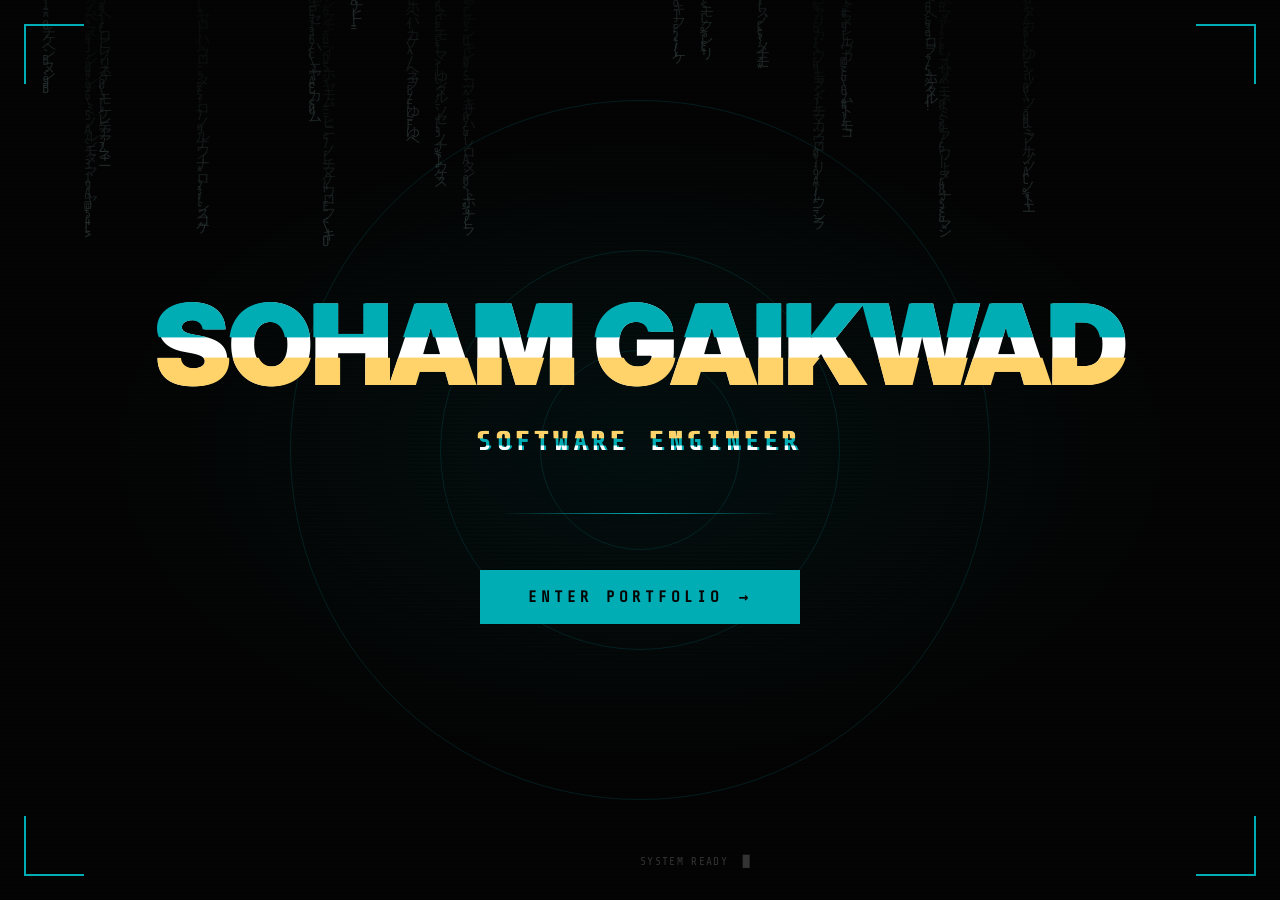
==== index.html @ 2af8124e "Add files via upload" ====
<!DOCTYPE html>
<html lang="en">

<head>
  <meta charset="UTF-8">
  <meta name="viewport" content="width=device-width, initial-scale=1.0">
  <title>Soham Pravin Gaikwad — Enter</title>
  <link rel="preconnect" href="https://fonts.googleapis.com">
  <link rel="preconnect" href="https://fonts.gstatic.com" crossorigin>
  <link href="https://fonts.googleapis.com/css2?family=Inter:wght@300;400;700;900&family=Share+Tech+Mono&display=swap"
    rel="stylesheet">
  <style>
    *,
    *::before,
    *::after {
      margin: 0;
      padding: 0;
      box-sizing: border-box;
    }

    :root {
      --cyan: #00ADB5;
      --gold: #FFD369;
      --bg: #050505;
      --text: #EEEEEE;
    }

    html,
    body {
      width: 100%;
      height: 100%;
      overflow: hidden;
      background: var(--bg);
      font-family: 'Inter', sans-serif;
      color: var(--text);
      cursor: url('data:image/svg+xml;utf8,<svg width="24" height="24" viewBox="0 0 24 24" fill="none" xmlns="http://www.w3.org/2000/svg"><path d="M5.5 3.21l.01 17.59c0 .21.12.4.3.5.08.04.16.06.25.06.1 0 .21-.03.3-.09l5.42-4.04 4.5 8.95c.08.16.24.27.42.3.06.01.12.01.17.01.12 0 .23-.04.33-.1l2.45-1.5c.14-.08.24-.22.28-.38.04-.15.01-.32-.08-.45l-4.2-8.38h5.66c.16 0 .31-.08.4-.2.1-.13.13-.3.07-.46L6.44 3.05c-.09-.17-.27-.27-.46-.26-.18.01-.34.13-.43.3-.03.04-.05.08-.05.12z" fill="%2300ADB5" stroke="%23ffffff" stroke-width="1" stroke-linejoin="round"/></svg>') 5 3, auto !important;
    }

    a,
    button,
    .enter-btn {
      cursor: pointer;
    }

    /* ─── MATRIX CANVAS ─────────────────────────────── */
    #matrix-canvas {
      position: fixed;
      top: 0;
      left: 0;
      width: 100%;
      height: 100%;
      z-index: 1;
      opacity: 0.18;
    }

    /* ─── SCANLINES OVERLAY ───────────────────────────── */
    .scanlines {
      position: fixed;
      inset: 0;
      z-index: 2;
      pointer-events: none;
      background: repeating-linear-gradient(0deg,
          transparent,
          transparent 2px,
          rgba(0, 0, 0, 0.15) 2px,
          rgba(0, 0, 0, 0.15) 4px);
    }

    /* ─── RADIAL GLOW ─────────────────────────────────── */
    .glow-bg {
      position: fixed;
      inset: 0;
      z-index: 1;
      background:
        radial-gradient(ellipse 60% 50% at 50% 50%, rgba(0, 173, 181, 0.07) 0%, transparent 70%);
      animation: pulse-glow 4s ease-in-out infinite alternate;
    }

    @keyframes pulse-glow {
      from {
        opacity: 0.6;
      }

      to {
        opacity: 1;
      }
    }

    /* ─── CORNER BRACKETS ─────────────────────────────── */
    .corner {
      position: fixed;
      width: 60px;
      height: 60px;
      z-index: 5;
    }

    .corner::before,
    .corner::after {
      content: '';
      position: absolute;
      background: var(--cyan);
    }

    .corner::before {
      width: 2px;
      height: 100%;
    }

    .corner::after {
      width: 100%;
      height: 2px;
    }

    .corner.tl {
      top: 24px;
      left: 24px;
    }

    .corner.tl::before {
      top: 0;
      left: 0;
    }

    .corner.tl::after {
      top: 0;
      left: 0;
    }

    .corner.tr {
      top: 24px;
      right: 24px;
      transform: scaleX(-1);
    }

    .corner.tr::before {
      top: 0;
      left: 0;
    }

    .corner.tr::after {
      top: 0;
      left: 0;
    }

    .corner.bl {
      bottom: 24px;
      left: 24px;
      transform: scaleY(-1);
    }

    .corner.bl::before {
      top: 0;
      left: 0;
    }

    .corner.bl::after {
      top: 0;
      left: 0;
    }

    .corner.br {
      bottom: 24px;
      right: 24px;
      transform: scale(-1);
    }

    .corner.br::before {
      top: 0;
      left: 0;
    }

    .corner.br::after {
      top: 0;
      left: 0;
    }

    /* ─── MAIN STAGE ──────────────────────────────────── */
    .stage {
      position: relative;
      z-index: 10;
      width: 100%;
      height: 100vh;
      display: flex;
      flex-direction: column;
      align-items: center;
      justify-content: center;
      gap: 0;
      text-align: center;
      padding: 2rem;
    }

    /* ─── ROLE GLITCH ─────────────────────────────────── */
    .role-glitch {
      position: relative;
      display: inline-block;
      font-family: 'Share Tech Mono', monospace;
      font-size: clamp(1rem, 3vw, 1.6rem);
      font-weight: 700;
      color: var(--cyan);
      letter-spacing: 0.2em;
      text-transform: uppercase;
    }

    .role-glitch::before,
    .role-glitch::after {
      content: attr(data-text);
      position: absolute;
      top: 0;
      left: 0;
      width: 100%;
      height: 100%;
    }

    .role-glitch::before {
      color: var(--gold);
      animation: rg-top 4s infinite linear;
      clip-path: polygon(0 0, 100% 0, 100% 40%, 0 40%);
      text-shadow: -2px 0 var(--gold);
    }

    .role-glitch::after {
      color: #fff;
      animation: rg-bot 4.5s infinite linear;
      clip-path: polygon(0 65%, 100% 65%, 100% 100%, 0 100%);
      text-shadow: 2px 0 var(--cyan);
    }

    @keyframes rg-top {

      0%,
      14%,
      16%,
      100% {
        transform: translate(0);
        opacity: 0;
      }

      15% {
        transform: translate(-3px, -1px);
        opacity: 1;
      }
    }

    @keyframes rg-bot {

      0%,
      28%,
      32%,
      100% {
        transform: translate(0);
        opacity: 0;
      }

      30% {
        transform: translate(3px, 2px);
        opacity: 1;
      }
    }

    /* ─── BUTTON FLICKER ─────────────────────────────── */
    @keyframes btn-flicker {

      0%,
      90%,
      100% {
        opacity: 1;
      }

      92% {
        opacity: 0.6;
      }

      94% {
        opacity: 1;
      }

      96% {
        opacity: 0.7;
      }

      98% {
        opacity: 1;
      }
    }

    .enter-btn span:first-child {
      animation: btn-flicker 5s infinite;
    }

    /* ─── GLITCH NAME ─────────────────────────────────── */
    .glitch-wrapper {
      position: relative;
      opacity: 0;
      animation: fade-up 0.7s ease forwards 0.9s;
      margin-bottom: 0.6rem;
    }

    .glitch {
      font-size: clamp(3rem, 9vw, 7rem);
      font-weight: 900;
      letter-spacing: -0.02em;
      color: #fff;
      text-transform: uppercase;
      position: relative;
      display: inline-block;
    }

    .glitch::before,
    .glitch::after {
      content: attr(data-text);
      position: absolute;
      top: 0;
      left: 0;
      width: 100%;
      height: 100%;
      clip-path: polygon(0 0, 100% 0, 100% 45%, 0 45%);
    }

    .glitch::before {
      color: var(--cyan);
      animation: glitch-top 3s infinite linear;
      text-shadow: -2px 0 var(--cyan);
    }

    .glitch::after {
      color: var(--gold);
      clip-path: polygon(0 60%, 100% 60%, 100% 100%, 0 100%);
      animation: glitch-bot 3.5s infinite linear;
      text-shadow: 2px 0 var(--gold);
    }

    @keyframes glitch-top {
      0% {
        transform: translate(0);
        opacity: 0;
      }

      5% {
        transform: translate(-3px, -1px);
        opacity: 1;
      }

      10% {
        transform: translate(3px, 1px);
        opacity: 1;
      }

      15% {
        transform: translate(0);
        opacity: 0;
      }

      100% {
        transform: translate(0);
        opacity: 0;
      }
    }

    @keyframes glitch-bot {
      0% {
        transform: translate(0);
        opacity: 0;
      }

      20% {
        transform: translate(3px, 2px);
        opacity: 1;
      }

      25% {
        transform: translate(-3px, -2px);
        opacity: 1;
      }

      30% {
        transform: translate(0);
        opacity: 0;
      }

      100% {
        transform: translate(0);
        opacity: 0;
      }
    }

    /* ─── ROLE TEXT ───────────────────────────────────── */
    .role {
      font-size: clamp(1rem, 3vw, 1.8rem);
      font-weight: 300;
      color: #888;
      letter-spacing: 0.15em;
      opacity: 0;
      animation: fade-up 0.6s ease forwards 1.4s;
      margin-bottom: 3.5rem;
    }

    .role strong {
      color: var(--cyan);
      font-weight: 600;
    }

    /* ─── DIVIDER LINE ────────────────────────────────── */
    .divider {
      width: 0;
      height: 1px;
      background: linear-gradient(90deg, transparent, var(--cyan), transparent);
      margin: 0 auto 3.5rem;
      animation: expand-line 0.8s ease forwards 1.7s;
    }

    @keyframes expand-line {
      to {
        width: 280px;
      }
    }

    /* ─── ENTER BUTTON ────────────────────────────────── */
    .enter-btn {
      position: relative;
      display: inline-flex;
      align-items: center;
      gap: 1rem;
      padding: 1.1rem 3rem;
      font-family: 'Share Tech Mono', monospace;
      font-size: 1rem;
      font-weight: 600;
      letter-spacing: 0.25em;
      text-transform: uppercase;
      color: var(--bg);
      background: var(--cyan);
      border: none;
      cursor: pointer;
      text-decoration: none;
      overflow: hidden;
      opacity: 0;
      animation: fade-up 0.6s ease forwards 2.1s;
      transition: color 0.3s, transform 0.3s;
    }

    .enter-btn::before {
      content: '';
      position: absolute;
      inset: 0;
      background: var(--gold);
      transform: scaleX(0);
      transform-origin: left;
      transition: transform 0.4s cubic-bezier(0.77, 0, 0.18, 1);
    }

    .enter-btn:hover::before {
      transform: scaleX(1);
    }

    .enter-btn span {
      position: relative;
      z-index: 1;
    }

    .enter-btn:hover {
      transform: translateY(-3px);
      color: var(--bg);
      box-shadow: 0 10px 40px rgba(0, 173, 181, 0.4), 0 0 80px rgba(255, 211, 105, 0.2);
    }

    /* Arrow */
    .arrow {
      position: relative;
      z-index: 1;
      display: inline-block;
      transition: transform 0.3s;
    }

    .enter-btn:hover .arrow {
      transform: translateX(6px);
    }

    /* ─── BOOT LINES (bottom terminal text) ──────────── */
    .boot-lines {
      position: fixed;
      bottom: 2rem;
      left: 50%;
      transform: translateX(-50%);
      z-index: 10;
      text-align: center;
      font-family: 'Share Tech Mono', monospace;
      font-size: 0.7rem;
      color: #333;
      letter-spacing: 0.12em;
      opacity: 0;
      animation: fade-up 0.5s ease forwards 2.5s;
    }

    .boot-lines .blink {
      animation: blink 1s step-end infinite;
    }

    @keyframes blink {
      50% {
        opacity: 0;
      }
    }

    /* ─── SHARED FADE UP ──────────────────────────────── */
    @keyframes fade-up {
      from {
        opacity: 0;
        transform: translateY(20px);
      }

      to {
        opacity: 1;
        transform: translateY(0);
      }
    }

    /* ─── EXIT FLASH ──────────────────────────────────── */
    .flash-overlay {
      position: fixed;
      inset: 0;
      background: #fff;
      z-index: 9999;
      opacity: 0;
      pointer-events: none;
      transition: opacity 0.5s ease;
    }

    .flash-overlay.active {
      opacity: 1;
      pointer-events: all;
    }

    /* ─── PING CIRCLES ────────────────────────────────── */
    .ping-ring {
      position: fixed;
      top: 50%;
      left: 50%;
      transform: translate(-50%, -50%);
      z-index: 3;
      pointer-events: none;
    }

    .ring {
      position: absolute;
      top: 50%;
      left: 50%;
      transform: translate(-50%, -50%);
      border-radius: 50%;
      border: 1px solid rgba(0, 173, 181, 0.15);
      animation: expand-ring 6s ease-out infinite;
    }

    .ring:nth-child(1) {
      width: 200px;
      height: 200px;
      animation-delay: 0s;
    }

    .ring:nth-child(2) {
      width: 400px;
      height: 400px;
      animation-delay: 1.5s;
    }

    .ring:nth-child(3) {
      width: 700px;
      height: 700px;
      animation-delay: 3s;
    }

    @keyframes expand-ring {
      0% {
        opacity: 0.5;
        transform: translate(-50%, -50%) scale(0.5);
      }

      100% {
        opacity: 0;
        transform: translate(-50%, -50%) scale(1.8);
      }
    }

    /* ─── RESPONSIVE ──────────────────────────────────── */
    @media (max-width: 600px) {
      .corner {
        width: 36px;
        height: 36px;
      }

      .corner.tl {
        top: 14px;
        left: 14px;
      }

      .corner.tr {
        top: 14px;
        right: 14px;
      }

      .corner.bl {
        bottom: 14px;
        left: 14px;
      }

      .corner.br {
        bottom: 14px;
        right: 14px;
      }
    }
  </style>
</head>

<body>

  <!-- Flash overlay for exit transition -->
  <div class="flash-overlay" id="flash"></div>

  <!-- Matrix rain -->
  <canvas id="matrix-canvas"></canvas>

  <!-- Scanlines -->
  <div class="scanlines"></div>

  <!-- Radial background glow -->
  <div class="glow-bg"></div>

  <!-- Expanding ping rings -->
  <div class="ping-ring">
    <div class="ring"></div>
    <div class="ring"></div>
    <div class="ring"></div>
  </div>

  <!-- Corner brackets -->
  <div class="corner tl"></div>
  <div class="corner tr"></div>
  <div class="corner bl"></div>
  <div class="corner br"></div>

  <!-- Main content -->
  <main class="stage">
    <div class="glitch-wrapper">
      <h1 class="glitch" data-text="Soham Gaikwad">Soham Gaikwad</h1>
    </div>

    <p class="role" style="margin-bottom:3.5rem;opacity:0;animation:fade-up 0.6s ease forwards 1.4s;">
      <span class="role-glitch" data-text="Software Engineer">Software Engineer</span>
    </p>

    <div class="divider"></div>

    <a id="enter-link" class="enter-btn" href="home.html">
      <span>Enter Portfolio</span>
      <span class="arrow">→</span>
    </a>
  </main>

  <!-- Terminal footer -->
  <div class="boot-lines">
    <span>SYSTEM READY</span>&nbsp;&nbsp;<span class="blink">█</span>
  </div>

  <script>
    /* ── MATRIX RAIN ─────────────────────────────────── */
    const canvas = document.getElementById('matrix-canvas');
    const ctx = canvas.getContext('2d');

    function resizeCanvas() {
      canvas.width = window.innerWidth;
      canvas.height = window.innerHeight;
    }
    resizeCanvas();
    window.addEventListener('resize', resizeCanvas);

    const chars = 'アイウエオカキクケコサシスセソタチツテトナニヌネノハヒフヘホマミムメモヤゆよラリルレロワヲン0123456789ABCDEF{}[]<>/\\|+-=*&^%$#@!';
    const fontSize = 14;
    let columns;
    let drops;

    function initDrops() {
      columns = Math.floor(canvas.width / fontSize);
      drops = Array(columns).fill(1).map(() => Math.random() * -100);
    }
    initDrops();
    window.addEventListener('resize', initDrops);

    function drawMatrix() {
      ctx.fillStyle = 'rgba(5, 5, 5, 0.05)';
      ctx.fillRect(0, 0, canvas.width, canvas.height);

      ctx.fillStyle = '#00ADB5';
      ctx.font = `${fontSize}px 'Share Tech Mono', monospace`;

      for (let i = 0; i < drops.length; i++) {
        const char = chars[Math.floor(Math.random() * chars.length)];
        const x = i * fontSize;
        const y = drops[i] * fontSize;

        // Brighter top character
        ctx.fillStyle = 'rgba(200, 255, 255, 0.9)';
        ctx.fillText(char, x, y);

        // Fade tail
        ctx.fillStyle = `rgba(0, 173, 181, ${Math.random() * 0.5 + 0.2})`;

        if (y > canvas.height && Math.random() > 0.975) {
          drops[i] = 0;
        }
        drops[i] += 0.5;
      }
    }

    setInterval(drawMatrix, 35);

    /* ── ENTER TRANSITION ──────────────────────────────── */
    document.getElementById('enter-link').addEventListener('click', function (e) {
      e.preventDefault();
      const flash = document.getElementById('flash');
      flash.style.background = '#050505';
      flash.classList.add('active');
      setTimeout(() => {
        window.location.href = 'home.html';
      }, 550);
    });

    // --- CHAIN BREAKING CURSOR ANIMATION ---
    (function () {
      const particles = [];
      let lastX = window.innerWidth / 2, lastY = window.innerHeight / 2;

      document.addEventListener('mousemove', (e) => {
        const dx = e.clientX - lastX;
        const dy = e.clientY - lastY;
        const dist = Math.sqrt(dx * dx + dy * dy);

        if (dist > 15) {
          createChainParticle(e.clientX, e.clientY, dx, dy);
          lastX = e.clientX;
          lastY = e.clientY;
        }
      });

      function createChainParticle(x, y, dx, dy) {
        const p = document.createElement('div');
        p.style.cssText = `
                position: fixed;
                left: ${x}px;
                top: ${y}px;
                width: 10px;
                height: 2px;
                background: var(--cyan, #00ADB5);
                box-shadow: 0 0 8px var(--cyan, #00ADB5);
                pointer-events: none;
                z-index: 9999;
                border-radius: 2px;
                transform-origin: center;
            `;
        document.body.appendChild(p);

        const angle = Math.atan2(dy, dx);

        const particle = {
          el: p,
          x: x,
          y: y,
          vx: -Math.cos(angle) * (Math.random() * 3 + 1) + (Math.random() - 0.5) * 2,
          vy: -Math.sin(angle) * (Math.random() * 3 + 1) - 2,
          life: 1.0,
          rotation: angle * 180 / Math.PI,
          rotVel: (Math.random() - 0.5) * 30
        };
        particles.push(particle);
      }

      function animateChain() {
        for (let i = particles.length - 1; i >= 0; i--) {
          const p = particles[i];
          p.x += p.vx;
          p.vy += 0.2;
          p.y += p.vy;
          p.life -= 0.025;
          p.rotation += p.rotVel;

          p.el.style.transform = `translate(-50%, -50%) rotate(${p.rotation}deg) scale(${p.life})`;
          p.el.style.opacity = p.life;

          if (p.life <= 0) {
            p.el.remove();
            particles.splice(i, 1);
          }
        }
        requestAnimationFrame(animateChain);
      }
      requestAnimationFrame(animateChain);
    })();
  </script>
</body>

</html>
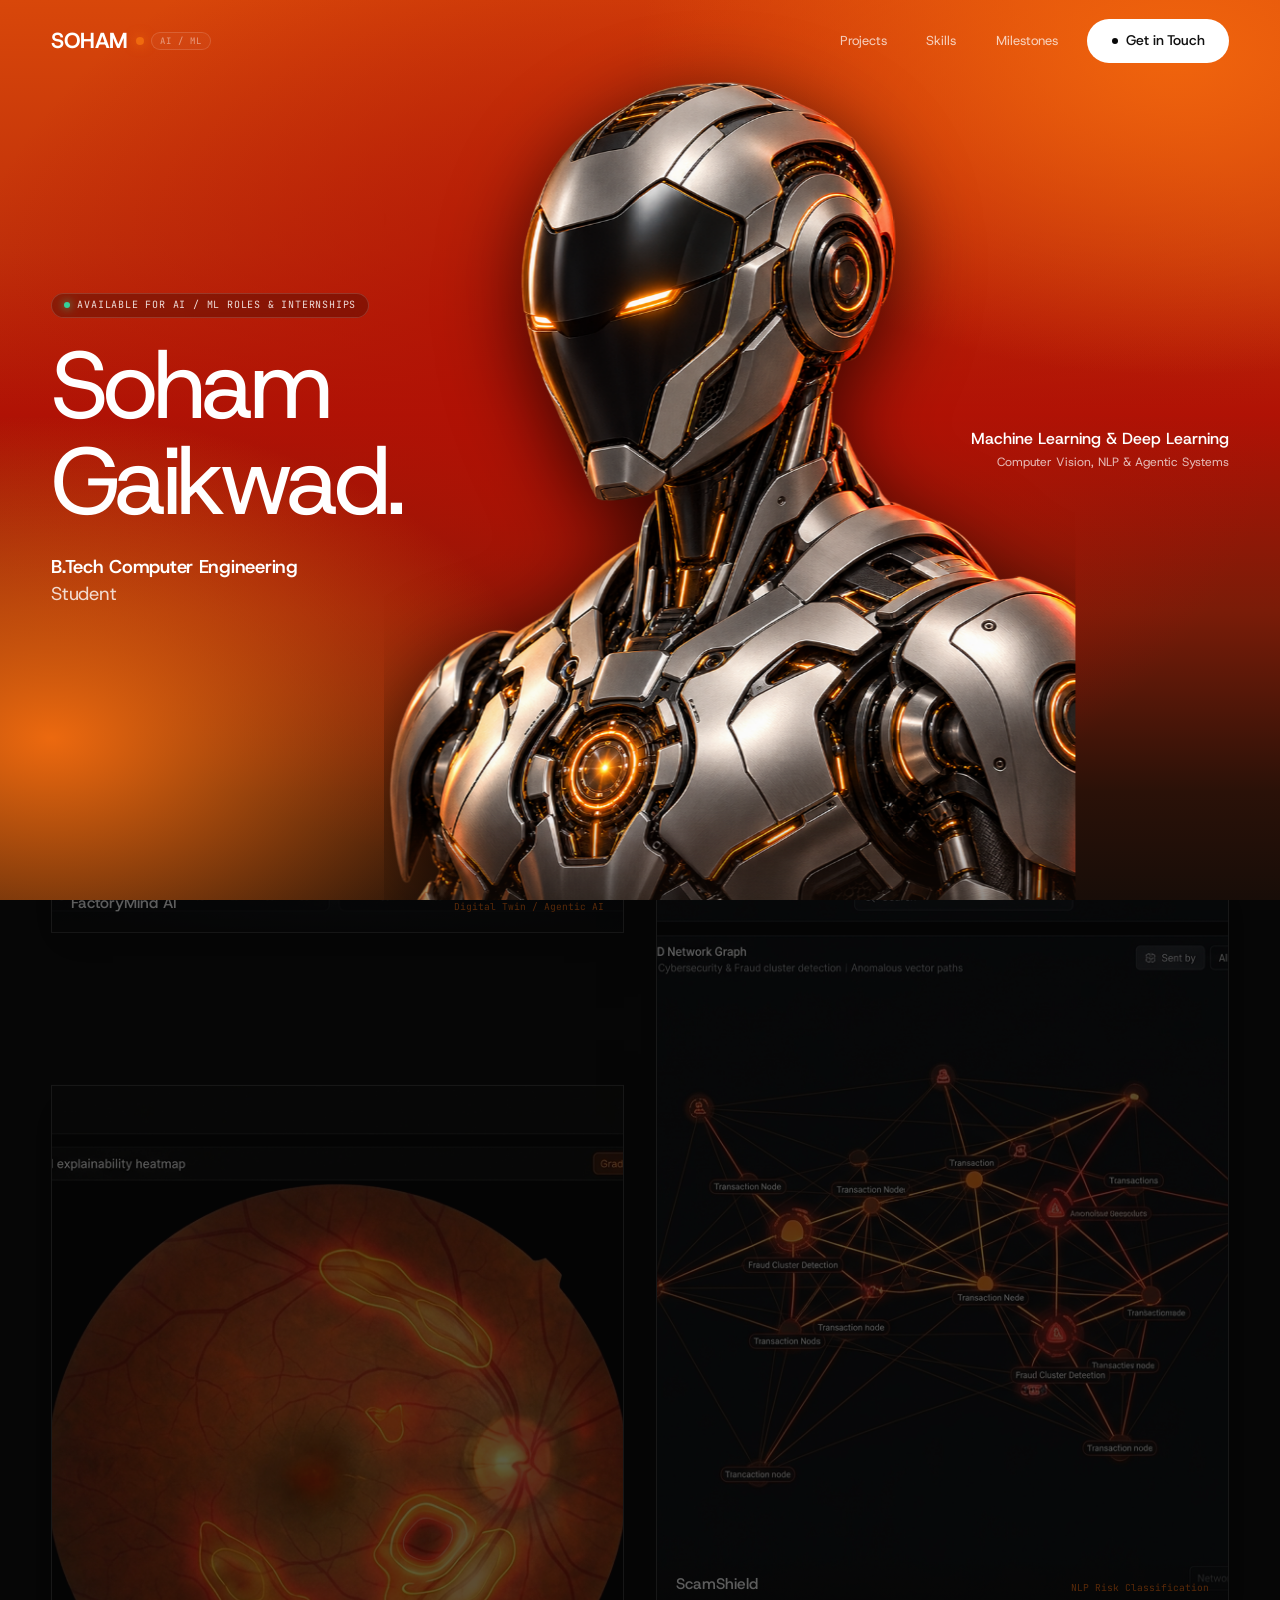
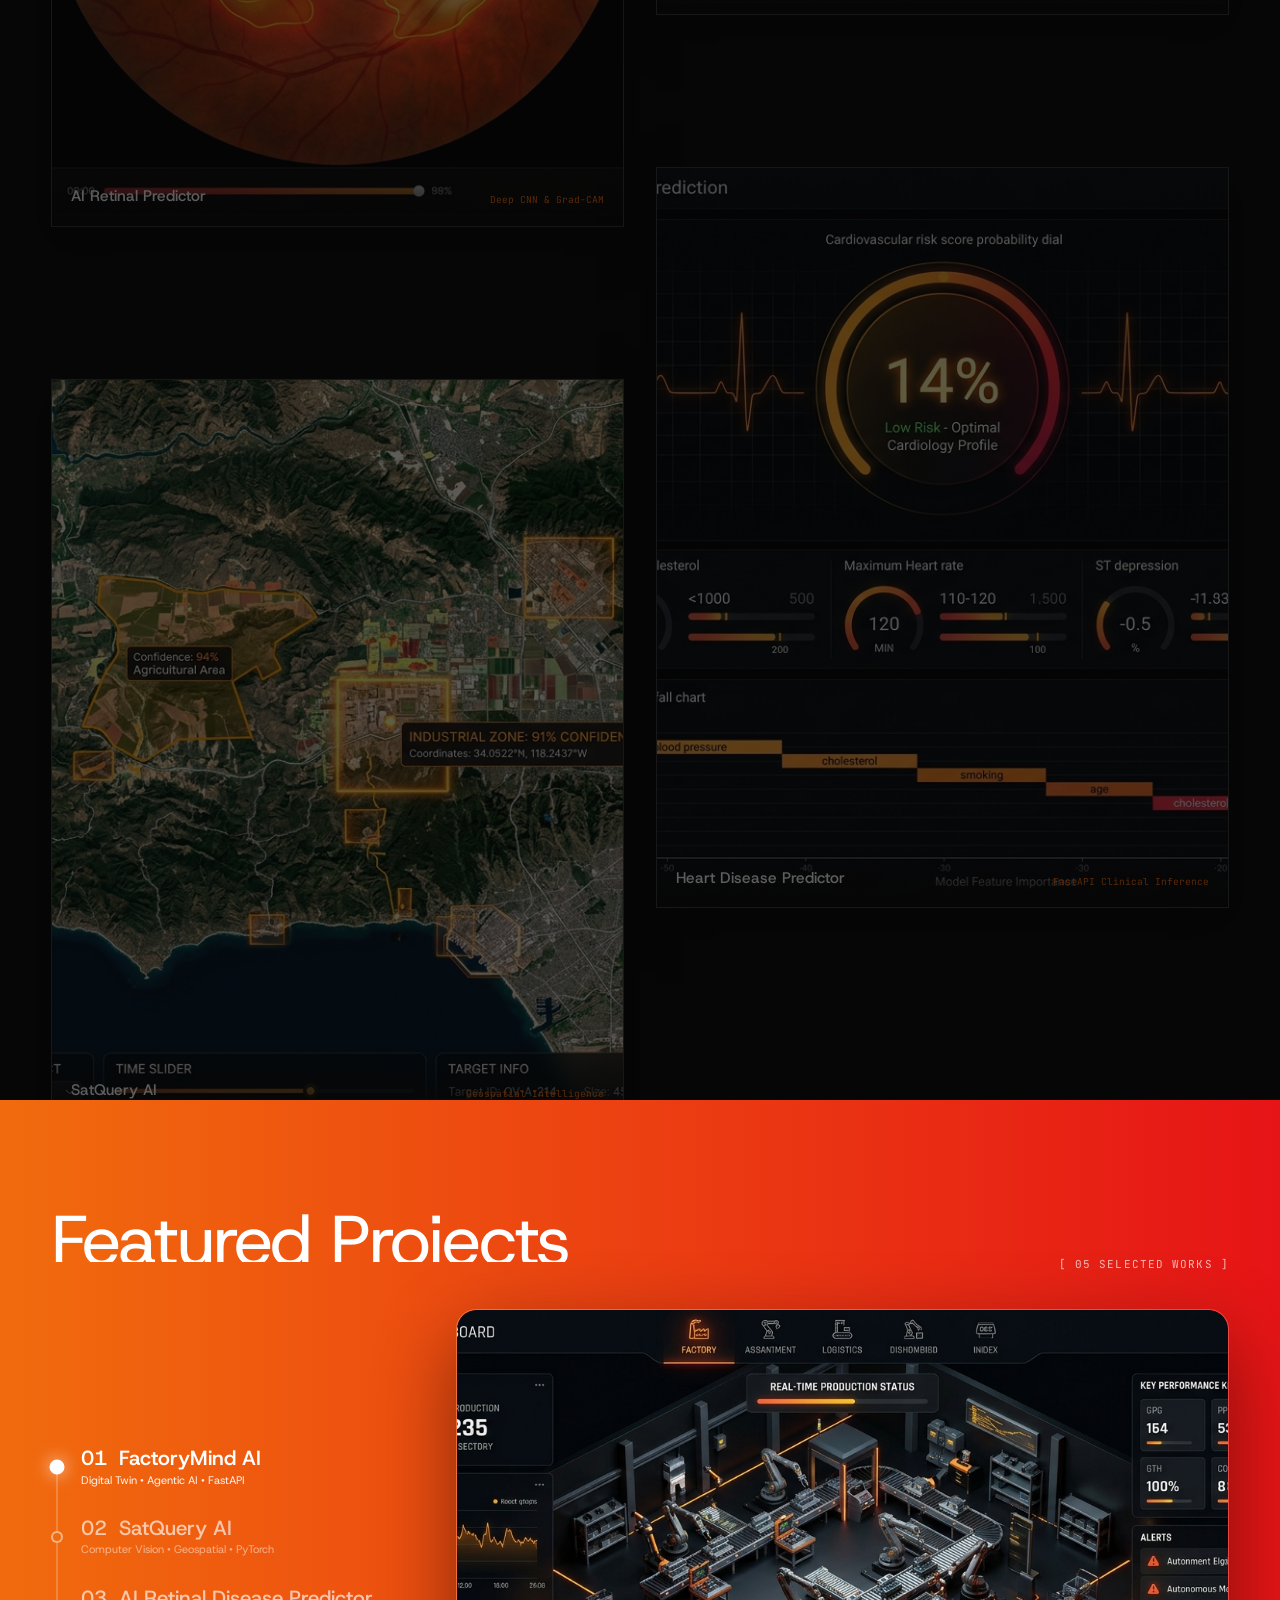
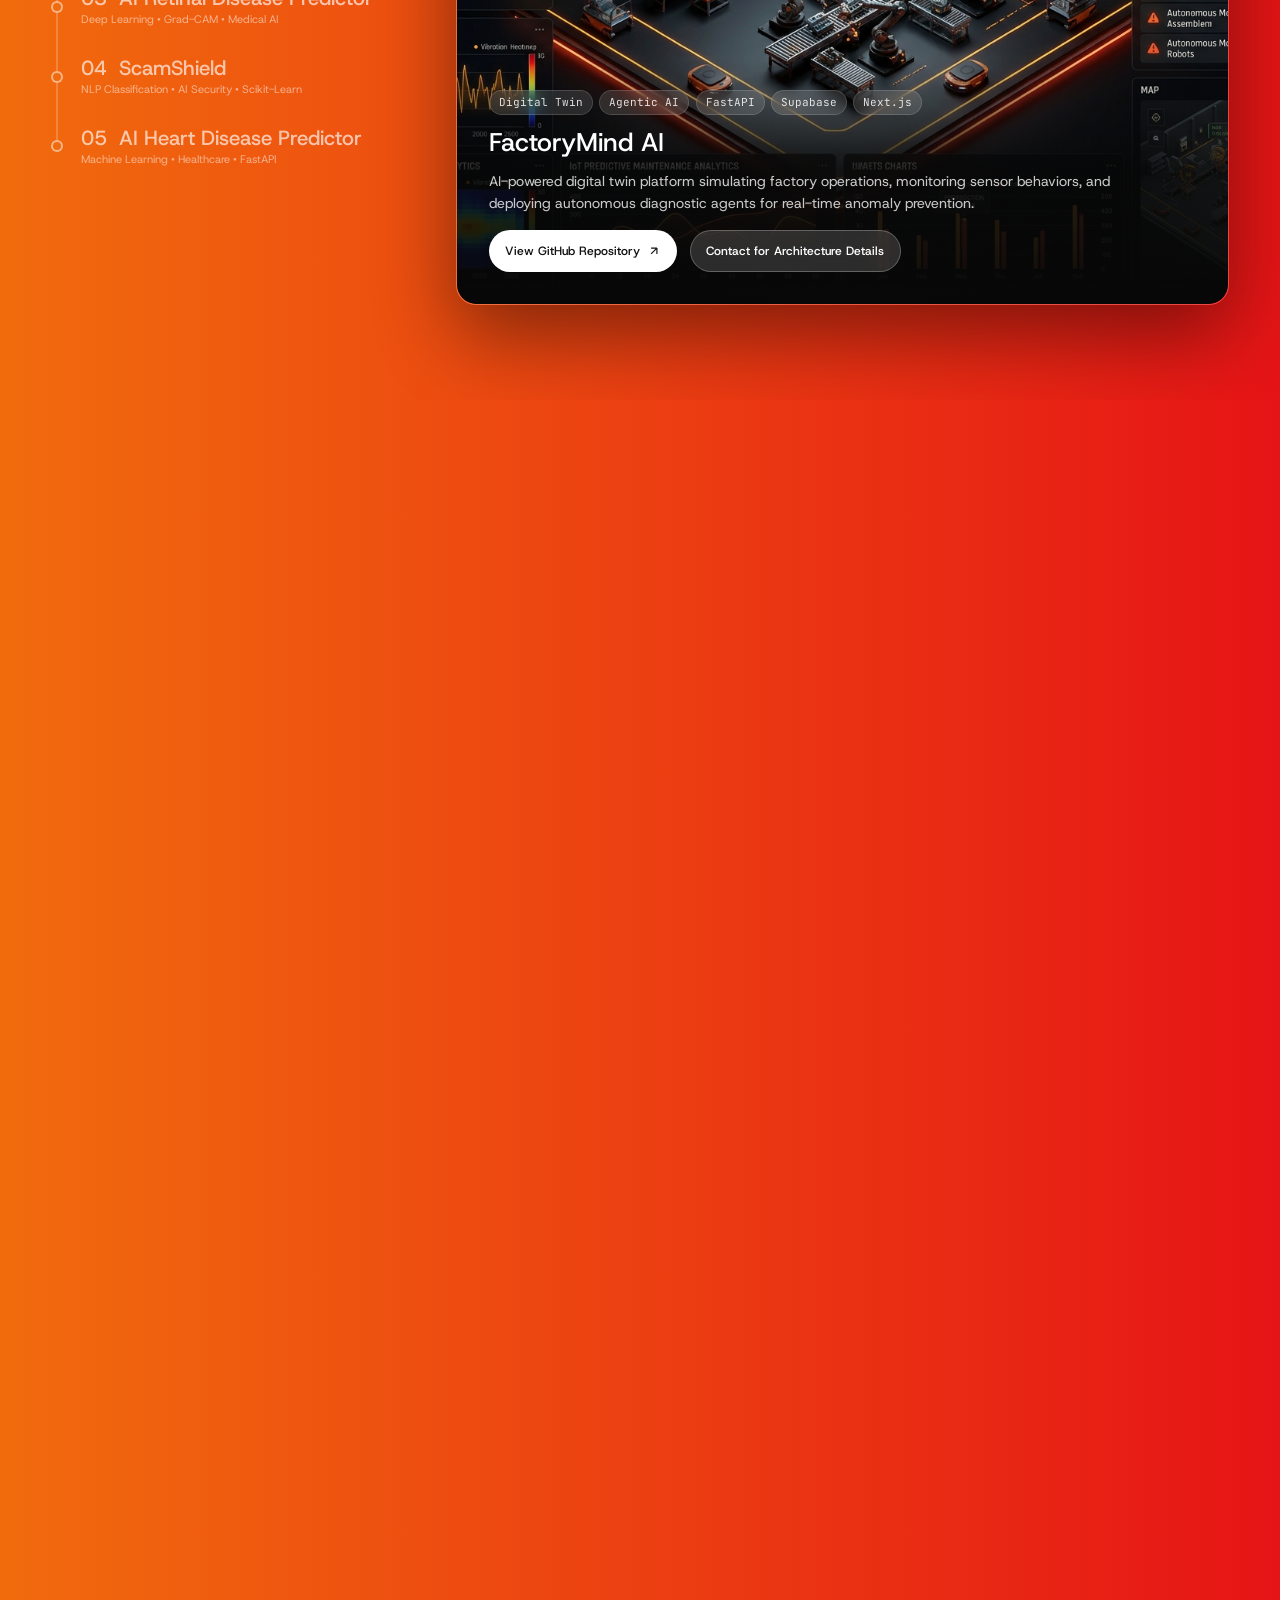
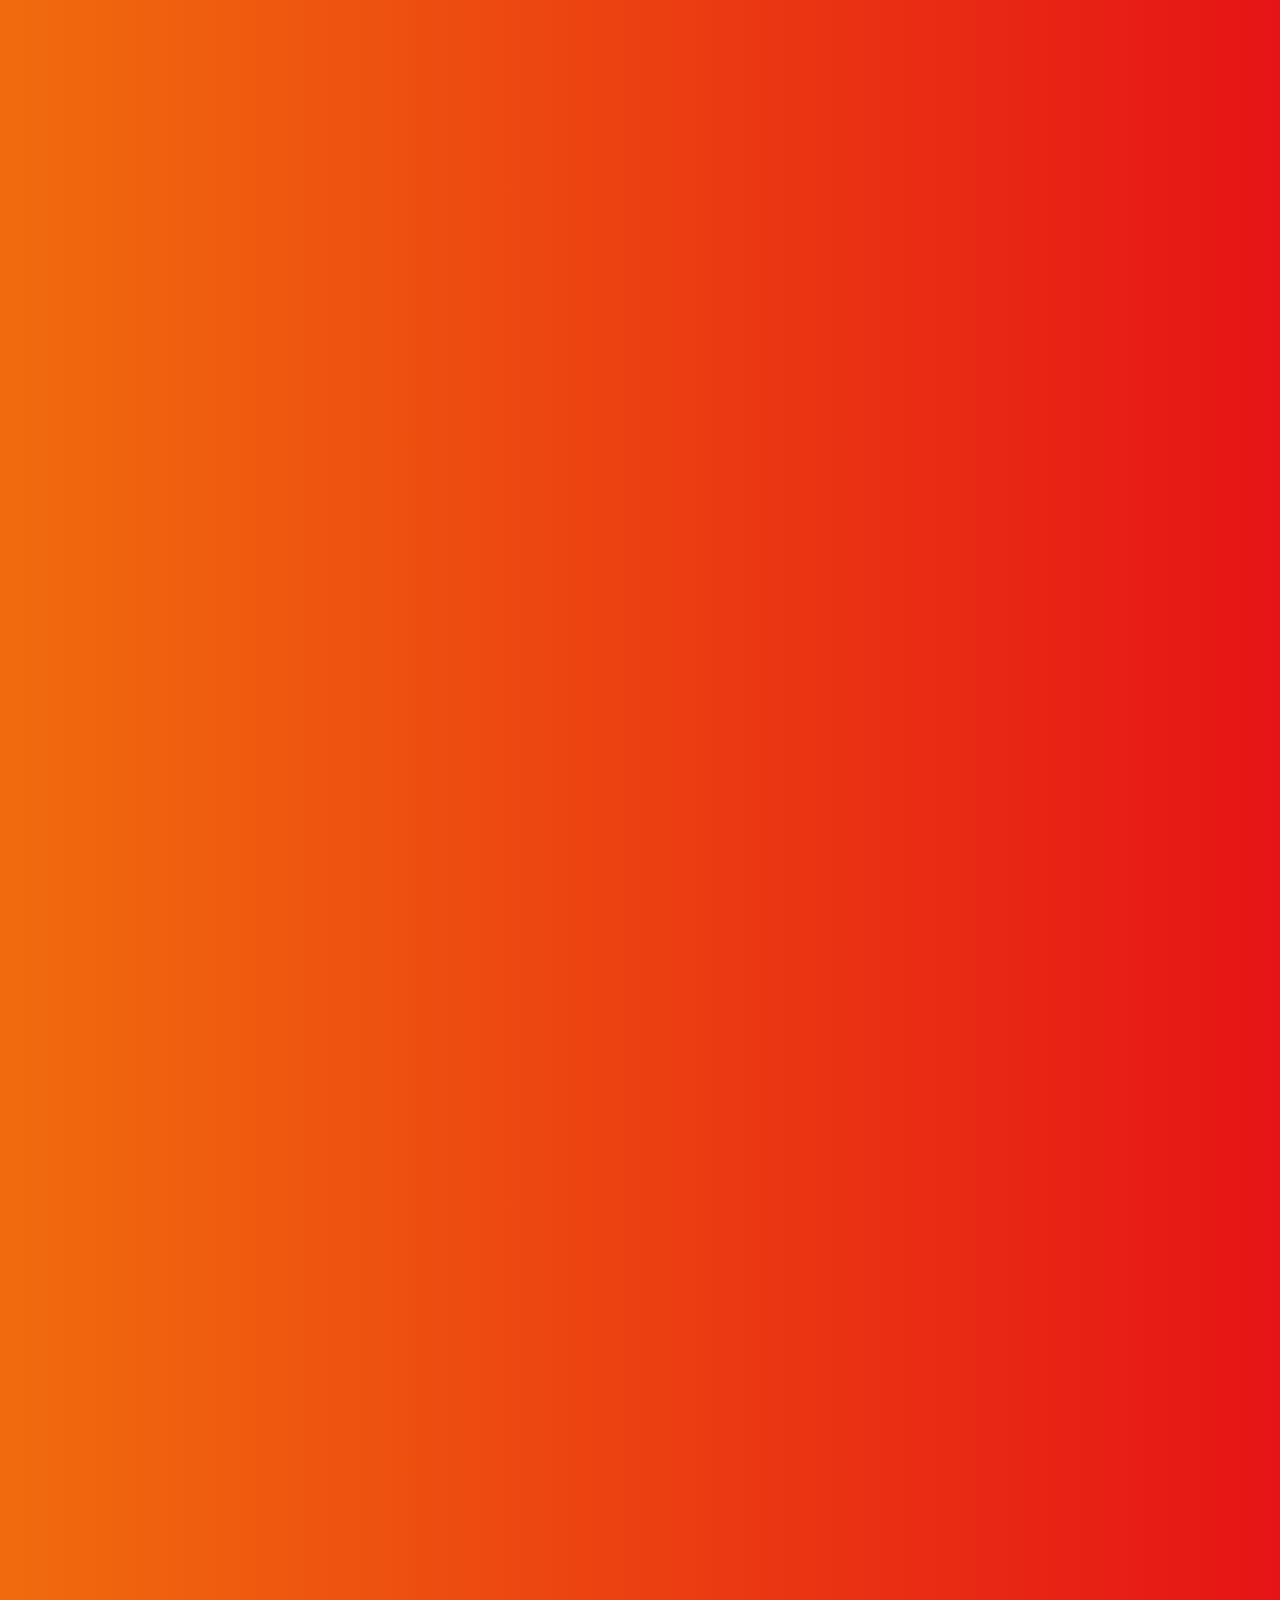
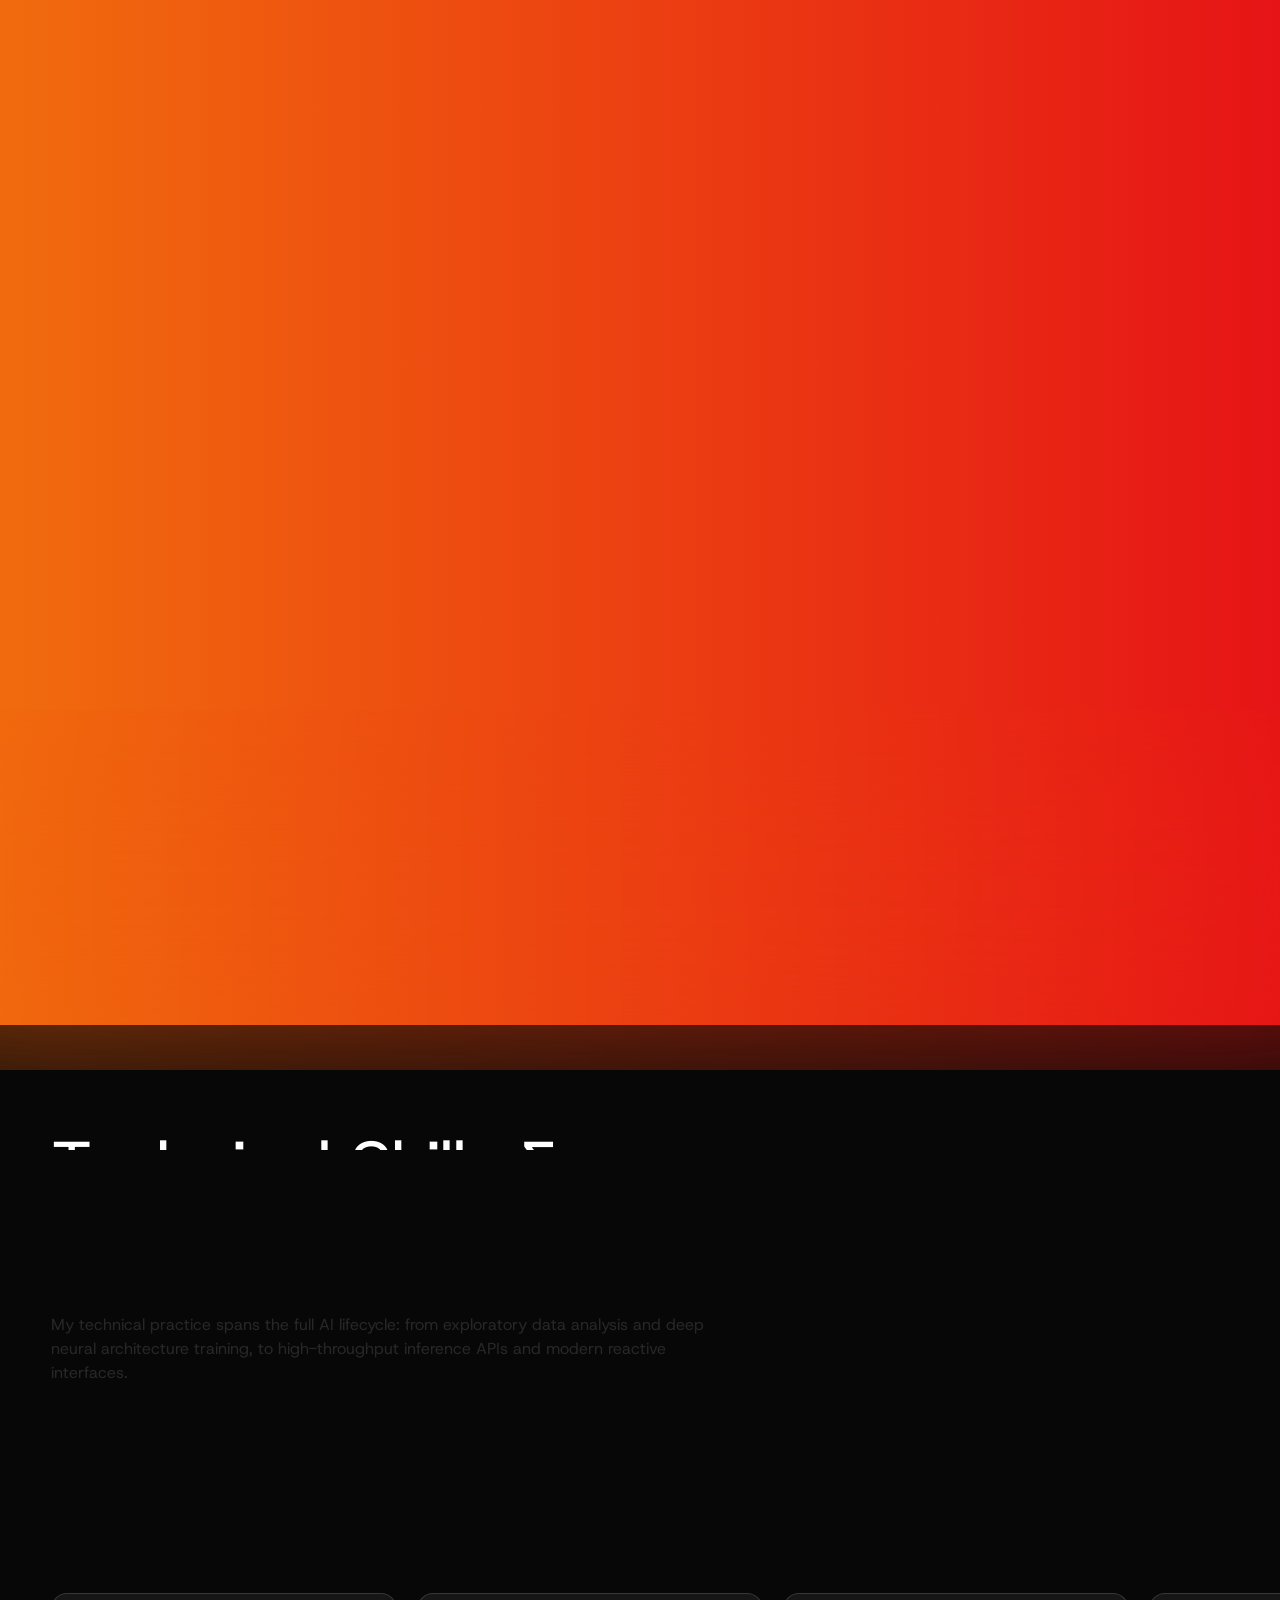
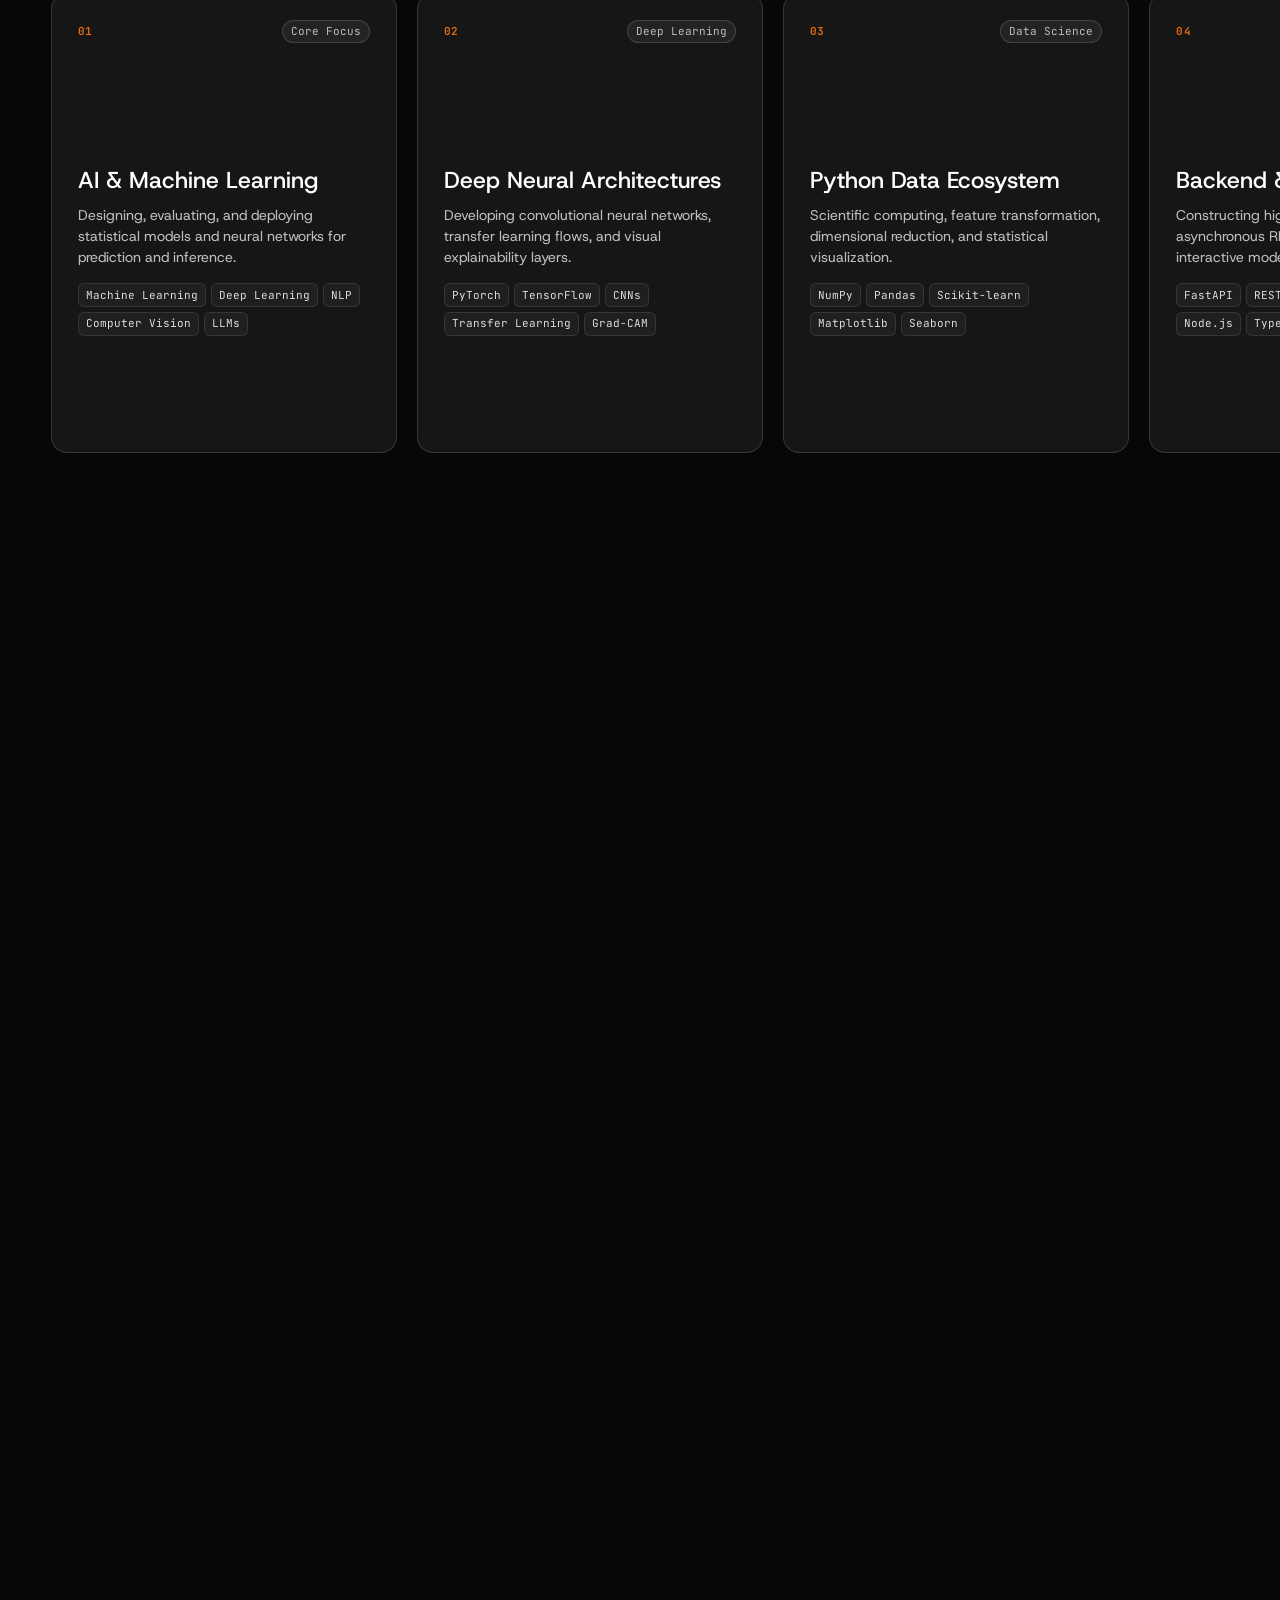
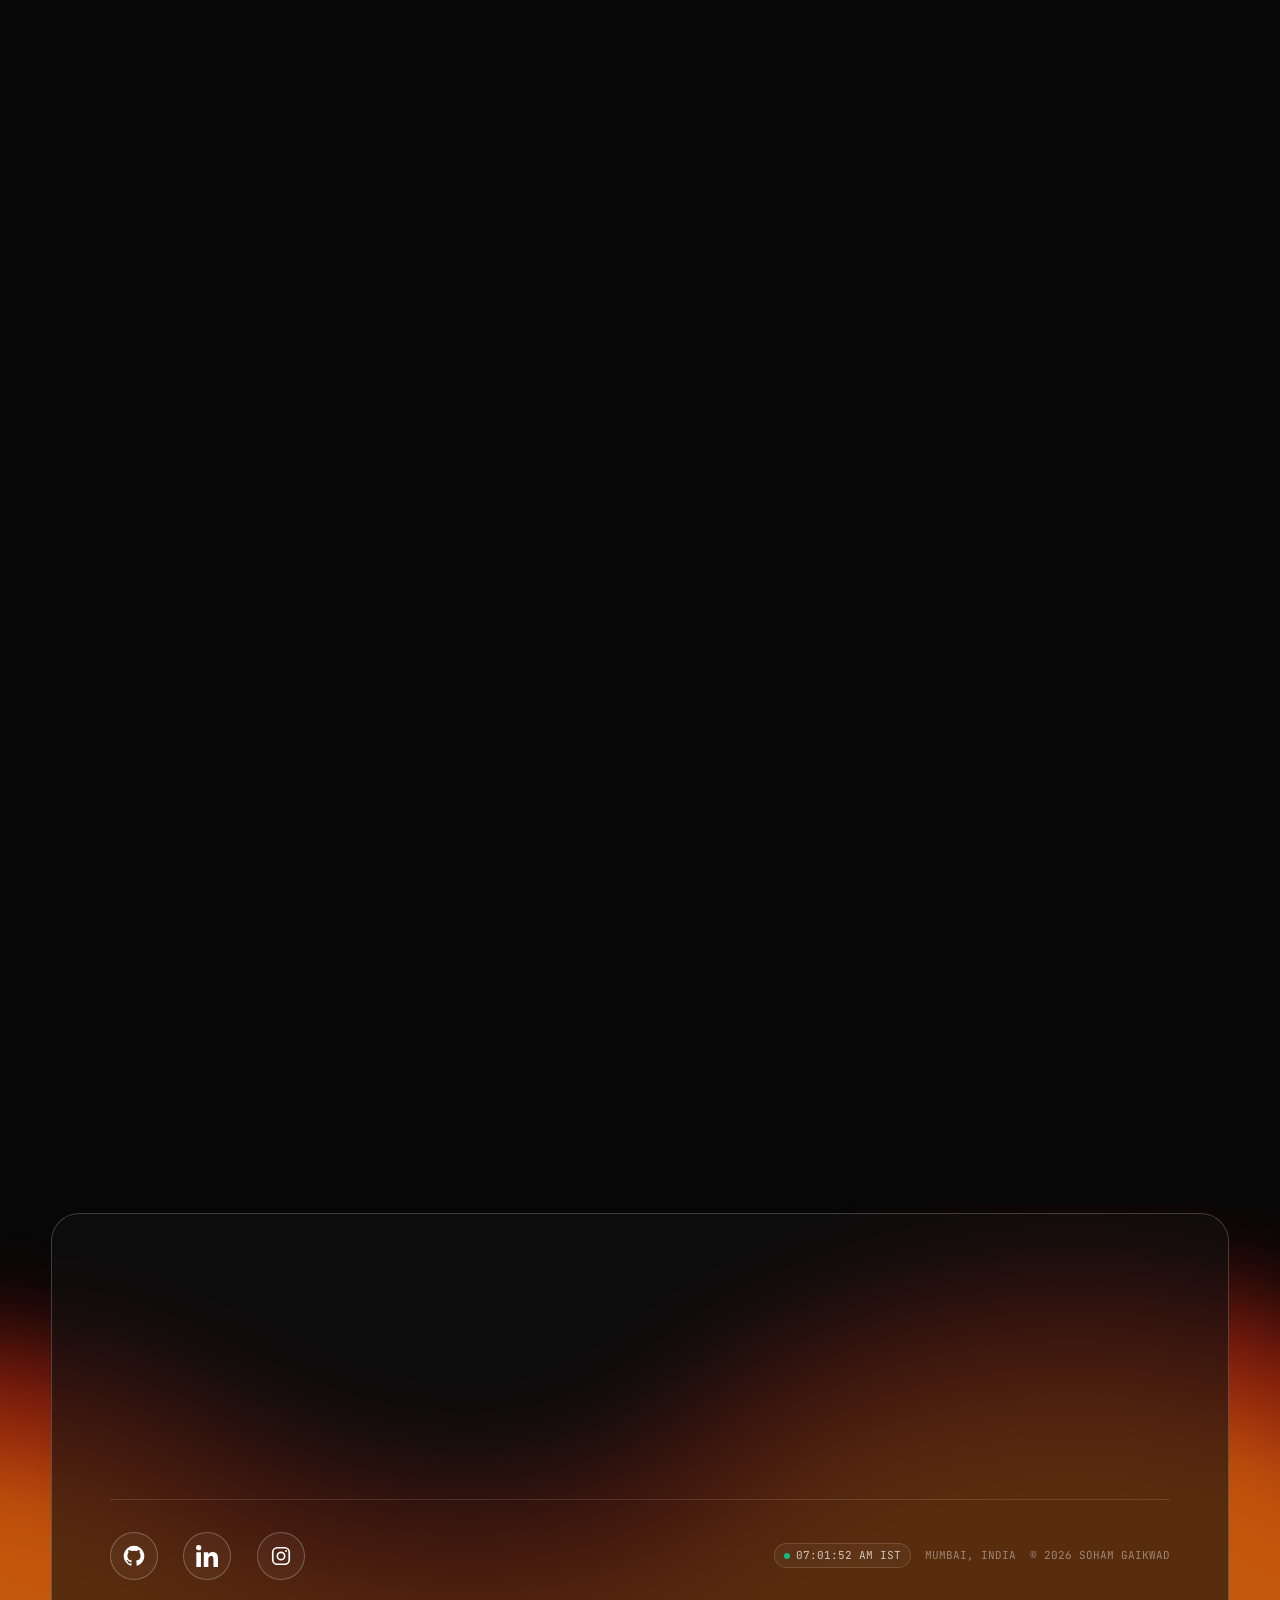
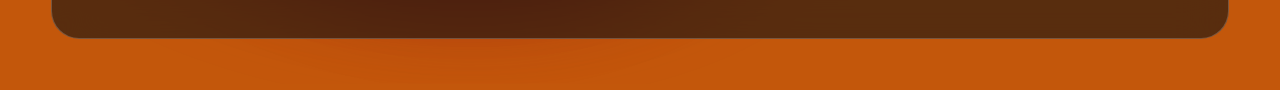
==== commit c4183ca7: "refactor: redesign portfolio layout with new assets and static preview server" ====
--- a/index.html
+++ b/index.html
@@ -1,798 +1,570 @@
 <!DOCTYPE html>
 <html lang="en">
-
 <head>
-  <meta charset="UTF-8">
-  <meta name="viewport" content="width=device-width, initial-scale=1.0">
-  <title>Soham Pravin Gaikwad — Enter</title>
-  <link rel="preconnect" href="https://fonts.googleapis.com">
-  <link rel="preconnect" href="https://fonts.gstatic.com" crossorigin>
-  <link href="https://fonts.googleapis.com/css2?family=Inter:wght@300;400;700;900&family=Share+Tech+Mono&display=swap"
-    rel="stylesheet">
-  <style>
-    *,
-    *::before,
-    *::after {
-      margin: 0;
-      padding: 0;
-      box-sizing: border-box;
-    }
-
-    :root {
-      --cyan: #00ADB5;
-      --gold: #FFD369;
-      --bg: #050505;
-      --text: #EEEEEE;
-    }
-
-    html,
-    body {
-      width: 100%;
-      height: 100%;
-      overflow: hidden;
-      background: var(--bg);
-      font-family: 'Inter', sans-serif;
-      color: var(--text);
-      cursor: url('data:image/svg+xml;utf8,<svg width="24" height="24" viewBox="0 0 24 24" fill="none" xmlns="http://www.w3.org/2000/svg"><path d="M5.5 3.21l.01 17.59c0 .21.12.4.3.5.08.04.16.06.25.06.1 0 .21-.03.3-.09l5.42-4.04 4.5 8.95c.08.16.24.27.42.3.06.01.12.01.17.01.12 0 .23-.04.33-.1l2.45-1.5c.14-.08.24-.22.28-.38.04-.15.01-.32-.08-.45l-4.2-8.38h5.66c.16 0 .31-.08.4-.2.1-.13.13-.3.07-.46L6.44 3.05c-.09-.17-.27-.27-.46-.26-.18.01-.34.13-.43.3-.03.04-.05.08-.05.12z" fill="%2300ADB5" stroke="%23ffffff" stroke-width="1" stroke-linejoin="round"/></svg>') 5 3, auto !important;
-    }
-
-    a,
-    button,
-    .enter-btn {
-      cursor: pointer;
-    }
-
-    /* ─── MATRIX CANVAS ─────────────────────────────── */
-    #matrix-canvas {
-      position: fixed;
-      top: 0;
-      left: 0;
-      width: 100%;
-      height: 100%;
-      z-index: 1;
-      opacity: 0.18;
-    }
-
-    /* ─── SCANLINES OVERLAY ───────────────────────────── */
-    .scanlines {
-      position: fixed;
-      inset: 0;
-      z-index: 2;
-      pointer-events: none;
-      background: repeating-linear-gradient(0deg,
-          transparent,
-          transparent 2px,
-          rgba(0, 0, 0, 0.15) 2px,
-          rgba(0, 0, 0, 0.15) 4px);
-    }
-
-    /* ─── RADIAL GLOW ─────────────────────────────────── */
-    .glow-bg {
-      position: fixed;
-      inset: 0;
-      z-index: 1;
-      background:
-        radial-gradient(ellipse 60% 50% at 50% 50%, rgba(0, 173, 181, 0.07) 0%, transparent 70%);
-      animation: pulse-glow 4s ease-in-out infinite alternate;
-    }
-
-    @keyframes pulse-glow {
-      from {
-        opacity: 0.6;
-      }
-
-      to {
-        opacity: 1;
-      }
-    }
-
-    /* ─── CORNER BRACKETS ─────────────────────────────── */
-    .corner {
-      position: fixed;
-      width: 60px;
-      height: 60px;
-      z-index: 5;
-    }
-
-    .corner::before,
-    .corner::after {
-      content: '';
-      position: absolute;
-      background: var(--cyan);
-    }
-
-    .corner::before {
-      width: 2px;
-      height: 100%;
-    }
-
-    .corner::after {
-      width: 100%;
-      height: 2px;
-    }
-
-    .corner.tl {
-      top: 24px;
-      left: 24px;
-    }
-
-    .corner.tl::before {
-      top: 0;
-      left: 0;
-    }
-
-    .corner.tl::after {
-      top: 0;
-      left: 0;
-    }
-
-    .corner.tr {
-      top: 24px;
-      right: 24px;
-      transform: scaleX(-1);
-    }
-
-    .corner.tr::before {
-      top: 0;
-      left: 0;
-    }
-
-    .corner.tr::after {
-      top: 0;
-      left: 0;
-    }
-
-    .corner.bl {
-      bottom: 24px;
-      left: 24px;
-      transform: scaleY(-1);
-    }
-
-    .corner.bl::before {
-      top: 0;
-      left: 0;
-    }
-
-    .corner.bl::after {
-      top: 0;
-      left: 0;
-    }
-
-    .corner.br {
-      bottom: 24px;
-      right: 24px;
-      transform: scale(-1);
-    }
-
-    .corner.br::before {
-      top: 0;
-      left: 0;
-    }
-
-    .corner.br::after {
-      top: 0;
-      left: 0;
-    }
-
-    /* ─── MAIN STAGE ──────────────────────────────────── */
-    .stage {
-      position: relative;
-      z-index: 10;
-      width: 100%;
-      height: 100vh;
-      display: flex;
-      flex-direction: column;
-      align-items: center;
-      justify-content: center;
-      gap: 0;
-      text-align: center;
-      padding: 2rem;
-    }
-
-    /* ─── ROLE GLITCH ─────────────────────────────────── */
-    .role-glitch {
-      position: relative;
-      display: inline-block;
-      font-family: 'Share Tech Mono', monospace;
-      font-size: clamp(1rem, 3vw, 1.6rem);
-      font-weight: 700;
-      color: var(--cyan);
-      letter-spacing: 0.2em;
-      text-transform: uppercase;
-    }
-
-    .role-glitch::before,
-    .role-glitch::after {
-      content: attr(data-text);
-      position: absolute;
-      top: 0;
-      left: 0;
-      width: 100%;
-      height: 100%;
-    }
-
-    .role-glitch::before {
-      color: var(--gold);
-      animation: rg-top 4s infinite linear;
-      clip-path: polygon(0 0, 100% 0, 100% 40%, 0 40%);
-      text-shadow: -2px 0 var(--gold);
-    }
-
-    .role-glitch::after {
-      color: #fff;
-      animation: rg-bot 4.5s infinite linear;
-      clip-path: polygon(0 65%, 100% 65%, 100% 100%, 0 100%);
-      text-shadow: 2px 0 var(--cyan);
-    }
-
-    @keyframes rg-top {
-
-      0%,
-      14%,
-      16%,
-      100% {
-        transform: translate(0);
-        opacity: 0;
-      }
-
-      15% {
-        transform: translate(-3px, -1px);
-        opacity: 1;
-      }
-    }
-
-    @keyframes rg-bot {
-
-      0%,
-      28%,
-      32%,
-      100% {
-        transform: translate(0);
-        opacity: 0;
-      }
-
-      30% {
-        transform: translate(3px, 2px);
-        opacity: 1;
-      }
-    }
-
-    /* ─── BUTTON FLICKER ─────────────────────────────── */
-    @keyframes btn-flicker {
-
-      0%,
-      90%,
-      100% {
-        opacity: 1;
-      }
-
-      92% {
-        opacity: 0.6;
-      }
-
-      94% {
-        opacity: 1;
-      }
-
-      96% {
-        opacity: 0.7;
-      }
-
-      98% {
-        opacity: 1;
-      }
-    }
-
-    .enter-btn span:first-child {
-      animation: btn-flicker 5s infinite;
-    }
-
-    /* ─── GLITCH NAME ─────────────────────────────────── */
-    .glitch-wrapper {
-      position: relative;
-      opacity: 0;
-      animation: fade-up 0.7s ease forwards 0.9s;
-      margin-bottom: 0.6rem;
-    }
-
-    .glitch {
-      font-size: clamp(3rem, 9vw, 7rem);
-      font-weight: 900;
-      letter-spacing: -0.02em;
-      color: #fff;
-      text-transform: uppercase;
-      position: relative;
-      display: inline-block;
-    }
-
-    .glitch::before,
-    .glitch::after {
-      content: attr(data-text);
-      position: absolute;
-      top: 0;
-      left: 0;
-      width: 100%;
-      height: 100%;
-      clip-path: polygon(0 0, 100% 0, 100% 45%, 0 45%);
-    }
-
-    .glitch::before {
-      color: var(--cyan);
-      animation: glitch-top 3s infinite linear;
-      text-shadow: -2px 0 var(--cyan);
-    }
-
-    .glitch::after {
-      color: var(--gold);
-      clip-path: polygon(0 60%, 100% 60%, 100% 100%, 0 100%);
-      animation: glitch-bot 3.5s infinite linear;
-      text-shadow: 2px 0 var(--gold);
-    }
-
-    @keyframes glitch-top {
-      0% {
-        transform: translate(0);
-        opacity: 0;
-      }
-
-      5% {
-        transform: translate(-3px, -1px);
-        opacity: 1;
-      }
-
-      10% {
-        transform: translate(3px, 1px);
-        opacity: 1;
-      }
-
-      15% {
-        transform: translate(0);
-        opacity: 0;
-      }
-
-      100% {
-        transform: translate(0);
-        opacity: 0;
-      }
-    }
-
-    @keyframes glitch-bot {
-      0% {
-        transform: translate(0);
-        opacity: 0;
-      }
-
-      20% {
-        transform: translate(3px, 2px);
-        opacity: 1;
-      }
-
-      25% {
-        transform: translate(-3px, -2px);
-        opacity: 1;
-      }
-
-      30% {
-        transform: translate(0);
-        opacity: 0;
-      }
-
-      100% {
-        transform: translate(0);
-        opacity: 0;
-      }
-    }
-
-    /* ─── ROLE TEXT ───────────────────────────────────── */
-    .role {
-      font-size: clamp(1rem, 3vw, 1.8rem);
-      font-weight: 300;
-      color: #888;
-      letter-spacing: 0.15em;
-      opacity: 0;
-      animation: fade-up 0.6s ease forwards 1.4s;
-      margin-bottom: 3.5rem;
-    }
-
-    .role strong {
-      color: var(--cyan);
-      font-weight: 600;
-    }
-
-    /* ─── DIVIDER LINE ────────────────────────────────── */
-    .divider {
-      width: 0;
-      height: 1px;
-      background: linear-gradient(90deg, transparent, var(--cyan), transparent);
-      margin: 0 auto 3.5rem;
-      animation: expand-line 0.8s ease forwards 1.7s;
-    }
-
-    @keyframes expand-line {
-      to {
-        width: 280px;
-      }
-    }
-
-    /* ─── ENTER BUTTON ────────────────────────────────── */
-    .enter-btn {
-      position: relative;
-      display: inline-flex;
-      align-items: center;
-      gap: 1rem;
-      padding: 1.1rem 3rem;
-      font-family: 'Share Tech Mono', monospace;
-      font-size: 1rem;
-      font-weight: 600;
-      letter-spacing: 0.25em;
-      text-transform: uppercase;
-      color: var(--bg);
-      background: var(--cyan);
-      border: none;
-      cursor: pointer;
-      text-decoration: none;
-      overflow: hidden;
-      opacity: 0;
-      animation: fade-up 0.6s ease forwards 2.1s;
-      transition: color 0.3s, transform 0.3s;
-    }
-
-    .enter-btn::before {
-      content: '';
-      position: absolute;
-      inset: 0;
-      background: var(--gold);
-      transform: scaleX(0);
-      transform-origin: left;
-      transition: transform 0.4s cubic-bezier(0.77, 0, 0.18, 1);
-    }
-
-    .enter-btn:hover::before {
-      transform: scaleX(1);
-    }
-
-    .enter-btn span {
-      position: relative;
-      z-index: 1;
-    }
-
-    .enter-btn:hover {
-      transform: translateY(-3px);
-      color: var(--bg);
-      box-shadow: 0 10px 40px rgba(0, 173, 181, 0.4), 0 0 80px rgba(255, 211, 105, 0.2);
-    }
-
-    /* Arrow */
-    .arrow {
-      position: relative;
-      z-index: 1;
-      display: inline-block;
-      transition: transform 0.3s;
-    }
-
-    .enter-btn:hover .arrow {
-      transform: translateX(6px);
-    }
-
-    /* ─── BOOT LINES (bottom terminal text) ──────────── */
-    .boot-lines {
-      position: fixed;
-      bottom: 2rem;
-      left: 50%;
-      transform: translateX(-50%);
-      z-index: 10;
-      text-align: center;
-      font-family: 'Share Tech Mono', monospace;
-      font-size: 0.7rem;
-      color: #333;
-      letter-spacing: 0.12em;
-      opacity: 0;
-      animation: fade-up 0.5s ease forwards 2.5s;
-    }
-
-    .boot-lines .blink {
-      animation: blink 1s step-end infinite;
-    }
-
-    @keyframes blink {
-      50% {
-        opacity: 0;
-      }
-    }
-
-    /* ─── SHARED FADE UP ──────────────────────────────── */
-    @keyframes fade-up {
-      from {
-        opacity: 0;
-        transform: translateY(20px);
-      }
-
-      to {
-        opacity: 1;
-        transform: translateY(0);
-      }
-    }
-
-    /* ─── EXIT FLASH ──────────────────────────────────── */
-    .flash-overlay {
-      position: fixed;
-      inset: 0;
-      background: #fff;
-      z-index: 9999;
-      opacity: 0;
-      pointer-events: none;
-      transition: opacity 0.5s ease;
-    }
-
-    .flash-overlay.active {
-      opacity: 1;
-      pointer-events: all;
-    }
-
-    /* ─── PING CIRCLES ────────────────────────────────── */
-    .ping-ring {
-      position: fixed;
-      top: 50%;
-      left: 50%;
-      transform: translate(-50%, -50%);
-      z-index: 3;
-      pointer-events: none;
-    }
-
-    .ring {
-      position: absolute;
-      top: 50%;
-      left: 50%;
-      transform: translate(-50%, -50%);
-      border-radius: 50%;
-      border: 1px solid rgba(0, 173, 181, 0.15);
-      animation: expand-ring 6s ease-out infinite;
-    }
-
-    .ring:nth-child(1) {
-      width: 200px;
-      height: 200px;
-      animation-delay: 0s;
-    }
-
-    .ring:nth-child(2) {
-      width: 400px;
-      height: 400px;
-      animation-delay: 1.5s;
-    }
-
-    .ring:nth-child(3) {
-      width: 700px;
-      height: 700px;
-      animation-delay: 3s;
-    }
-
-    @keyframes expand-ring {
-      0% {
-        opacity: 0.5;
-        transform: translate(-50%, -50%) scale(0.5);
-      }
-
-      100% {
-        opacity: 0;
-        transform: translate(-50%, -50%) scale(1.8);
-      }
-    }
-
-    /* ─── RESPONSIVE ──────────────────────────────────── */
-    @media (max-width: 600px) {
-      .corner {
-        width: 36px;
-        height: 36px;
-      }
-
-      .corner.tl {
-        top: 14px;
-        left: 14px;
-      }
-
-      .corner.tr {
-        top: 14px;
-        right: 14px;
-      }
-
-      .corner.bl {
-        bottom: 14px;
-        left: 14px;
-      }
-
-      .corner.br {
-        bottom: 14px;
-        right: 14px;
-      }
-    }
-  </style>
+  <meta charset="UTF-8" />
+  <meta name="viewport" content="width=device-width, initial-scale=1.0" />
+  <title>Soham Gaikwad — AI/ML Engineer & Systems Developer</title>
+  <meta name="description" content="Personal portfolio of Soham Gaikwad, AI/ML Engineer and Computer Engineering student specializing in Deep Learning, Computer Vision, Agentic AI, and production FastAPI backends." />
+
+  <!-- Favicon -->
+  <link rel="icon" type="image/svg+xml" href="favicon.svg" />
+
+  <!-- Google Fonts: Host Grotesk & JetBrains Mono -->
+  <link rel="preconnect" href="https://fonts.googleapis.com" />
+  <link rel="preconnect" href="https://fonts.gstatic.com" crossorigin />
+  <link href="https://fonts.googleapis.com/css2?family=Host+Grotesk:ital,wght@0,300..800;1,300..800&family=JetBrains+Mono:wght@400;500;600&display=swap" rel="stylesheet" />
+
+  <!-- Stylesheet -->
+  <link rel="stylesheet" href="style.css?v=20261028-5" />
 </head>
-
-<body>
-
-  <!-- Flash overlay for exit transition -->
-  <div class="flash-overlay" id="flash"></div>
-
-  <!-- Matrix rain -->
-  <canvas id="matrix-canvas"></canvas>
-
-  <!-- Scanlines -->
-  <div class="scanlines"></div>
-
-  <!-- Radial background glow -->
-  <div class="glow-bg"></div>
-
-  <!-- Expanding ping rings -->
-  <div class="ping-ring">
-    <div class="ring"></div>
-    <div class="ring"></div>
-    <div class="ring"></div>
+<body class="elenavoss-body">
+
+  <!-- ==========================================================================
+       Header / Navigation
+       ========================================================================== -->
+  <header id="header">
+    <a href="#hero" class="header-logo" aria-label="Soham Gaikwad Home">
+      <span>Soham</span>
+      <span class="logo-dot" aria-hidden="true"></span>
+      <span class="logo-tag">AI / ML</span>
+    </a>
+
+    <div class="header-right">
+      <a href="#portfolio" class="header-nav-link">Projects</a>
+      <a href="#services" class="header-nav-link">Skills</a>
+      <a href="#awards" class="header-nav-link">Milestones</a>
+
+      <a href="https://www.linkedin.com/in/soham-gaikwad-6573b0271" class="pill-button" target="_blank" rel="noopener noreferrer">
+        <span class="pill-dot" aria-hidden="true"></span>
+        <span>Get in Touch</span>
+      </a>
+    </div>
+  </header>
+
+  <main>
+    <!-- ==========================================================================
+         Section 0: Hero & Shrink-To-Collage Transition (#hero)
+         ========================================================================== -->
+    <section id="hero">
+        <!-- Underneath Collage Background (revealed as hero shrinks) -->
+        <div class="hero-collage" id="hero-collage" aria-hidden="true">
+          <!-- Column 1 -->
+          <div class="hero-collage-col marquee-col-1">
+            <div class="hero-collage-item">
+              <img src="assets/factorymind-preview.jpg" alt="FactoryMind AI Digital Twin" loading="lazy" />
+              <div class="hero-collage-caption">
+                <h4>FactoryMind AI</h4>
+                <span>Digital Twin / Agentic AI</span>
+              </div>
+            </div>
+            <div class="hero-collage-item">
+              <img src="assets/retinal-preview.jpg" alt="AI Retinal Disease Predictor" loading="lazy" />
+              <div class="hero-collage-caption">
+                <h4>AI Retinal Predictor</h4>
+                <span>Deep CNN &amp; Grad-CAM</span>
+              </div>
+            </div>
+            <div class="hero-collage-item">
+              <img src="assets/satquery-preview.jpg" alt="SatQuery AI Platform" loading="lazy" />
+              <div class="hero-collage-caption">
+                <h4>SatQuery AI</h4>
+                <span>Geospatial Intelligence</span>
+              </div>
+            </div>
+          </div>
+
+          <!-- Column 2 -->
+          <div class="hero-collage-col marquee-col-2">
+            <div class="hero-collage-item">
+              <img src="assets/satquery-preview.jpg" alt="SatQuery AI Platform" loading="lazy" />
+              <div class="hero-collage-caption">
+                <h4>SatQuery AI</h4>
+                <span>Geospatial Intelligence</span>
+              </div>
+            </div>
+            <div class="hero-collage-item">
+              <img src="assets/scamshield-preview.jpg" alt="ScamShield Security Engine" loading="lazy" />
+              <div class="hero-collage-caption">
+                <h4>ScamShield</h4>
+                <span>NLP Risk Classification</span>
+              </div>
+            </div>
+            <div class="hero-collage-item">
+              <img src="assets/heart-preview.jpg" alt="Heart Disease Predictor" loading="lazy" />
+              <div class="hero-collage-caption">
+                <h4>Heart Disease Predictor</h4>
+                <span>FastAPI Clinical Inference</span>
+              </div>
+            </div>
+          </div>
+        </div>
+
+      <div class="hero-stage">
+        <!-- The Hero Container that shrinks into a centered card on scroll -->
+        <div class="hero-container">
+          <div class="hero-content-wrapper">
+            <!-- Left Column -->
+            <div class="hero-left">
+              <div class="hero-badge" id="hero-badge">
+                <span class="live-dot" aria-hidden="true"></span>
+                <span>Available for AI / ML Roles &amp; Internships</span>
+              </div>
+
+              <h1 class="hero-title" id="hero-title">
+                <span class="word"><span class="word-inner">Soham</span></span><br />
+                <span class="word"><span class="word-inner">Gaikwad.</span></span>
+              </h1>
+              <p class="hero-subtitle"><strong>B.Tech Computer Engineering</strong><br /><span>Student</span></p>
+            </div>
+
+            <!-- Right Column -->
+            <div class="hero-right">
+              <div class="hero-supporting-item">
+                <p class="label-title">Machine Learning &amp; Deep Learning</p>
+                <p class="label-desc">Computer Vision, NLP &amp; Agentic Systems</p>
+              </div>
+            </div>
+          </div>
+
+          <!-- Central Layered Artwork Mask Reveal -->
+          <div class="hero-av-img hero-mask-reveal" id="hero-av-img" aria-hidden="true">
+            <img src="assets/hero-ai-agent.png" alt="Futuristic AI agent robot with amber lighting" width="1024" height="1536" fetchpriority="high" />
+          </div>
+        </div>
+      </div>
+    </section>
+
+    <!-- ==========================================================================
+         Section 1: Pinned Selected Projects Showcase (#portfolio)
+         ========================================================================== -->
+    <section id="portfolio">
+      <div class="circle-clip" aria-hidden="true"></div>
+
+      <div class="portfolio-sticky">
+        <div class="portfolio-header">
+          <h2>Featured Projects</h2>
+          <span class="portfolio-count">[ 05 SELECTED WORKS ]</span>
+        </div>
+
+        <div class="portfolio-body">
+          <!-- Left Column: Vertical Project List with Track -->
+          <div class="portfolio-nav">
+            <div class="portfolio-nav-track"></div>
+            <div class="portfolio-nav-progress" id="portfolio-progress"></div>
+
+            <div class="portfolio-nav-list">
+              <!-- Item 01 -->
+              <div class="portfolio-nav-item active" data-project-index="0">
+                <span class="portfolio-nav-dot" aria-hidden="true"></span>
+                <div class="portfolio-nav-text">
+                  <h3>01 &nbsp;FactoryMind AI</h3>
+                  <p>Digital Twin &bull; Agentic AI &bull; FastAPI</p>
+                </div>
+              </div>
+
+              <!-- Item 02 -->
+              <div class="portfolio-nav-item" data-project-index="1">
+                <span class="portfolio-nav-dot" aria-hidden="true"></span>
+                <div class="portfolio-nav-text">
+                  <h3>02 &nbsp;SatQuery AI</h3>
+                  <p>Computer Vision &bull; Geospatial &bull; PyTorch</p>
+                </div>
+              </div>
+
+              <!-- Item 03 -->
+              <div class="portfolio-nav-item" data-project-index="2">
+                <span class="portfolio-nav-dot" aria-hidden="true"></span>
+                <div class="portfolio-nav-text">
+                  <h3>03 &nbsp;AI Retinal Disease Predictor</h3>
+                  <p>Deep Learning &bull; Grad-CAM &bull; Medical AI</p>
+                </div>
+              </div>
+
+              <!-- Item 04 -->
+              <div class="portfolio-nav-item" data-project-index="3">
+                <span class="portfolio-nav-dot" aria-hidden="true"></span>
+                <div class="portfolio-nav-text">
+                  <h3>04 &nbsp;ScamShield</h3>
+                  <p>NLP Classification &bull; AI Security &bull; Scikit-Learn</p>
+                </div>
+              </div>
+
+              <!-- Item 05 -->
+              <div class="portfolio-nav-item" data-project-index="4">
+                <span class="portfolio-nav-dot" aria-hidden="true"></span>
+                <div class="portfolio-nav-text">
+                  <h3>05 &nbsp;AI Heart Disease Predictor</h3>
+                  <p>Machine Learning &bull; Healthcare &bull; FastAPI</p>
+                </div>
+              </div>
+            </div>
+          </div>
+
+          <!-- Right Column: Large Rounded Preview Display -->
+          <div class="portfolio-preview-wrap">
+            <!-- Card 01 -->
+            <div class="portfolio-preview-card" data-card-index="0">
+              <img src="assets/factorymind-preview.jpg" alt="FactoryMind AI Digital Twin Interface" />
+              <div class="portfolio-card-overlay">
+                <div class="portfolio-card-tags">
+                  <span class="portfolio-tag">Digital Twin</span>
+                  <span class="portfolio-tag">Agentic AI</span>
+                  <span class="portfolio-tag">FastAPI</span>
+                  <span class="portfolio-tag">Supabase</span>
+                  <span class="portfolio-tag">Next.js</span>
+                </div>
+                <h4>FactoryMind AI</h4>
+                <p>AI-powered digital twin platform simulating factory operations, monitoring sensor behaviors, and deploying autonomous diagnostic agents for real-time anomaly prevention.</p>
+                <div class="portfolio-card-actions">
+                  <a href="https://github.com/SohamG2696" target="_blank" rel="noopener noreferrer" class="portfolio-btn portfolio-btn-primary">
+                    <span>View GitHub Repository</span>
+                    <svg width="14" height="14" viewBox="0 0 24 24" fill="none" stroke="currentColor" stroke-width="2"><path d="M7 17L17 7M17 7H7M17 7V17"/></svg>
+                  </a>
+                  <a href="#footer" class="portfolio-btn" data-action="copy-email">Contact for Architecture Details</a>
+                </div>
+              </div>
+            </div>
+
+            <!-- Card 02 -->
+            <div class="portfolio-preview-card" data-card-index="1">
+              <img src="assets/satquery-preview.jpg" alt="SatQuery AI Geospatial Intelligence" />
+              <div class="portfolio-card-overlay">
+                <div class="portfolio-card-tags">
+                  <span class="portfolio-tag">Computer Vision</span>
+                  <span class="portfolio-tag">PyTorch</span>
+                  <span class="portfolio-tag">Vector DB</span>
+                  <span class="portfolio-tag">Docker</span>
+                </div>
+                <h4>SatQuery AI</h4>
+                <p>AI satellite intelligence platform enabling natural language interaction with multi-spectral imagery, automated ground-feature detection, and semantic geospatial search.</p>
+                <div class="portfolio-card-actions">
+                  <a href="https://github.com/SohamG2696" target="_blank" rel="noopener noreferrer" class="portfolio-btn portfolio-btn-primary">
+                    <span>View GitHub Repository</span>
+                    <svg width="14" height="14" viewBox="0 0 24 24" fill="none" stroke="currentColor" stroke-width="2"><path d="M7 17L17 7M17 7H7M17 7V17"/></svg>
+                  </a>
+                  <a href="#footer" class="portfolio-btn" data-action="copy-email">Discuss Use Case</a>
+                </div>
+              </div>
+            </div>
+
+            <!-- Card 03 -->
+            <div class="portfolio-preview-card" data-card-index="2">
+              <img src="assets/retinal-preview.jpg" alt="AI Retinal Disease Predictor with Grad-CAM" />
+              <div class="portfolio-card-overlay">
+                <div class="portfolio-card-tags">
+                  <span class="portfolio-tag">Deep Learning</span>
+                  <span class="portfolio-tag">TensorFlow</span>
+                  <span class="portfolio-tag">Grad-CAM</span>
+                  <span class="portfolio-tag">Medical AI</span>
+                </div>
+                <h4>AI Retinal Disease Predictor</h4>
+                <p>Deep learning retinal abnormality classification system with Grad-CAM visual heatmaps, delivering transparent interpretability for clinical decision support.</p>
+                <div class="portfolio-card-actions">
+                  <a href="https://github.com/SohamG2696" target="_blank" rel="noopener noreferrer" class="portfolio-btn portfolio-btn-primary">
+                    <span>View GitHub Repository</span>
+                    <svg width="14" height="14" viewBox="0 0 24 24" fill="none" stroke="currentColor" stroke-width="2"><path d="M7 17L17 7M17 7H7M17 7V17"/></svg>
+                  </a>
+                  <a href="#footer" class="portfolio-btn" data-action="copy-email">Request Demo</a>
+                </div>
+              </div>
+            </div>
+
+            <!-- Card 04 -->
+            <div class="portfolio-preview-card" data-card-index="3">
+              <img src="assets/scamshield-preview.jpg" alt="ScamShield Threat Analyzer" />
+              <div class="portfolio-card-overlay">
+                <div class="portfolio-card-tags">
+                  <span class="portfolio-tag">NLP Classification</span>
+                  <span class="portfolio-tag">Scikit-learn</span>
+                  <span class="portfolio-tag">FastAPI</span>
+                  <span class="portfolio-tag">React</span>
+                </div>
+                <h4>ScamShield</h4>
+                <p>Natural language processing threat analysis service evaluating semantic deception markers, phishing structures, and domain risks via low-latency REST endpoints.</p>
+                <div class="portfolio-card-actions">
+                  <a href="https://github.com/SohamG2696" target="_blank" rel="noopener noreferrer" class="portfolio-btn portfolio-btn-primary">
+                    <span>View GitHub Repository</span>
+                    <svg width="14" height="14" viewBox="0 0 24 24" fill="none" stroke="currentColor" stroke-width="2"><path d="M7 17L17 7M17 7H7M17 7V17"/></svg>
+                  </a>
+                  <a href="#footer" class="portfolio-btn" data-action="copy-email">Review Code</a>
+                </div>
+              </div>
+            </div>
+
+            <!-- Card 05 -->
+            <div class="portfolio-preview-card" data-card-index="4">
+              <img src="assets/heart-preview.jpg" alt="AI Heart Disease Clinical Inference" />
+              <div class="portfolio-card-overlay">
+                <div class="portfolio-card-tags">
+                  <span class="portfolio-tag">Machine Learning</span>
+                  <span class="portfolio-tag">FastAPI</span>
+                  <span class="portfolio-tag">Pandas</span>
+                  <span class="portfolio-tag">NumPy</span>
+                </div>
+                <h4>AI Heart Disease Predictor</h4>
+                <p>Clinical risk evaluation microservice built with supervised classification, feature normalization pipelines, and an accessible frontend for rapid diagnosis estimation.</p>
+                <div class="portfolio-card-actions">
+                  <a href="https://github.com/SohamG2696" target="_blank" rel="noopener noreferrer" class="portfolio-btn portfolio-btn-primary">
+                    <span>View GitHub Repository</span>
+                    <svg width="14" height="14" viewBox="0 0 24 24" fill="none" stroke="currentColor" stroke-width="2"><path d="M7 17L17 7M17 7H7M17 7V17"/></svg>
+                  </a>
+                  <a href="#footer" class="portfolio-btn" data-action="copy-email">Inspect Pipeline</a>
+                </div>
+              </div>
+            </div>
+          </div>
+        </div>
+      </div>
+
+      <div class="portfolio-bottom-glow" aria-hidden="true">
+        <div class="portfolio-bottom-glow-inner"></div>
+      </div>
+    </section>
+
+    <!-- ==========================================================================
+         Section 3: Pinned Horizontal Skills Track (#services)
+         ========================================================================== -->
+    <section id="services" class="services-section">
+      <div class="services-intro">
+        <h2>Technical Skills &amp;<br />Engineering Toolkit</h2>
+        <p>My technical practice spans the full AI lifecycle: from exploratory data analysis and deep neural architecture training, to high-throughput inference APIs and modern reactive interfaces.</p>
+      </div>
+
+      <div class="services-sticky">
+        <div class="services-track-container">
+          <div class="services-row">
+            <!-- Skill Card 1 -->
+            <div class="services-card">
+              <div class="services-card-top">
+                <span class="services-card-num">01</span>
+                <span class="services-card-tag">Core Focus</span>
+              </div>
+              <div class="services-card-mid">
+                <h3>AI &amp; Machine Learning</h3>
+                <p>Designing, evaluating, and deploying statistical models and neural networks for prediction and inference.</p>
+                <div class="services-skills-pills">
+                  <span class="skill-pill">Machine Learning</span>
+                  <span class="skill-pill">Deep Learning</span>
+                  <span class="skill-pill">NLP</span>
+                  <span class="skill-pill">Computer Vision</span>
+                  <span class="skill-pill">LLMs</span>
+                </div>
+              </div>
+            </div>
+
+            <!-- Skill Card 2 -->
+            <div class="services-card">
+              <div class="services-card-top">
+                <span class="services-card-num">02</span>
+                <span class="services-card-tag">Deep Learning</span>
+              </div>
+              <div class="services-card-mid">
+                <h3>Deep Neural Architectures</h3>
+                <p>Developing convolutional neural networks, transfer learning flows, and visual explainability layers.</p>
+                <div class="services-skills-pills">
+                  <span class="skill-pill">PyTorch</span>
+                  <span class="skill-pill">TensorFlow</span>
+                  <span class="skill-pill">CNNs</span>
+                  <span class="skill-pill">Transfer Learning</span>
+                  <span class="skill-pill">Grad-CAM</span>
+                </div>
+              </div>
+            </div>
+
+            <!-- Skill Card 3 -->
+            <div class="services-card">
+              <div class="services-card-top">
+                <span class="services-card-num">03</span>
+                <span class="services-card-tag">Data Science</span>
+              </div>
+              <div class="services-card-mid">
+                <h3>Python Data Ecosystem</h3>
+                <p>Scientific computing, feature transformation, dimensional reduction, and statistical visualization.</p>
+                <div class="services-skills-pills">
+                  <span class="skill-pill">NumPy</span>
+                  <span class="skill-pill">Pandas</span>
+                  <span class="skill-pill">Scikit-learn</span>
+                  <span class="skill-pill">Matplotlib</span>
+                  <span class="skill-pill">Seaborn</span>
+                </div>
+              </div>
+            </div>
+
+            <!-- Skill Card 4 -->
+            <div class="services-card">
+              <div class="services-card-top">
+                <span class="services-card-num">04</span>
+                <span class="services-card-tag">Web &amp; APIs</span>
+              </div>
+              <div class="services-card-mid">
+                <h3>Backend &amp; Web Systems</h3>
+                <p>Constructing high-performance asynchronous REST endpoints and interactive modern interfaces.</p>
+                <div class="services-skills-pills">
+                  <span class="skill-pill">FastAPI</span>
+                  <span class="skill-pill">REST APIs</span>
+                  <span class="skill-pill">Next.js</span>
+                  <span class="skill-pill">React</span>
+                  <span class="skill-pill">Node.js</span>
+                  <span class="skill-pill">TypeScript</span>
+                </div>
+              </div>
+            </div>
+
+            <!-- Skill Card 5 -->
+            <div class="services-card">
+              <div class="services-card-top">
+                <span class="services-card-num">05</span>
+                <span class="services-card-tag">Storage</span>
+              </div>
+              <div class="services-card-mid">
+                <h3>Databases &amp; Vector Stores</h3>
+                <p>Managing relational schemas, managed cloud instances, and high-dimensional semantic search indexes.</p>
+                <div class="services-skills-pills">
+                  <span class="skill-pill">PostgreSQL</span>
+                  <span class="skill-pill">Supabase</span>
+                  <span class="skill-pill">MySQL</span>
+                  <span class="skill-pill">Vector Databases</span>
+                </div>
+              </div>
+            </div>
+
+            <!-- Skill Card 6 -->
+            <div class="services-card">
+              <div class="services-card-top">
+                <span class="services-card-num">06</span>
+                <span class="services-card-tag">DevOps</span>
+              </div>
+              <div class="services-card-mid">
+                <h3>Engineering Workflows</h3>
+                <p>Reproducible development with version control, containerization, and continuous integration.</p>
+                <div class="services-skills-pills">
+                  <span class="skill-pill">Git</span>
+                  <span class="skill-pill">GitHub Actions</span>
+                  <span class="skill-pill">Docker</span>
+                  <span class="skill-pill">Jupyter</span>
+                  <span class="skill-pill">VS Code</span>
+                </div>
+              </div>
+            </div>
+
+            <!-- Skill Card 7 -->
+            <div class="services-card">
+              <div class="services-card-top">
+                <span class="services-card-num">07</span>
+                <span class="services-card-tag">Emerging AI</span>
+              </div>
+              <div class="services-card-mid">
+                <h3>Next-Gen Paradigms</h3>
+                <p>Actively investigating agentic decision frameworks, tool orchestration, and multi-hop retrieval.</p>
+                <div class="services-skills-pills">
+                  <span class="skill-pill">AI Agents</span>
+                  <span class="skill-pill">MCP</span>
+                  <span class="skill-pill">Advanced RAG</span>
+                  <span class="skill-pill">MLOps</span>
+                  <span class="skill-pill">System Design</span>
+                </div>
+              </div>
+            </div>
+          </div>
+        </div>
+      </div>
+    </section>
+
+    <!-- ==========================================================================
+         Section 4: Milestones & Recognition (#awards)
+         ========================================================================== -->
+    <section id="awards">
+      <div class="awards-header">
+        <h2>Applied Milestones</h2>
+      </div>
+
+      <div class="awards-list">
+        <div class="award-item">
+          <div class="award-left">
+            <h3>FactoryMind AI &amp; SatQuery AI Platforms</h3>
+            <p>Engineered Digital Twin simulation pipelines &amp; geospatial satellite intelligence architectures</p>
+          </div>
+          <div class="award-right"><span class="award-category">Systems &amp; Research</span></div>
+        </div>
+        <div class="award-item">
+          <div class="award-left">
+            <h3>Explainable AI in Medical Diagnostics</h3>
+            <p>Implemented CNN &amp; Grad-CAM visual interpretability pipeline for retinal abnormality detection</p>
+          </div>
+          <div class="award-right"><span class="award-category">Deep Learning</span></div>
+        </div>
+        <div class="award-item">
+          <div class="award-left">
+            <h3>ScamShield &amp; Healthcare ML Inference Services</h3>
+            <p>Deployed end-to-end NLP threat classification and heart disease prediction microservices</p>
+          </div>
+          <div class="award-right"><span class="award-category">Applied ML</span></div>
+        </div>
+      </div>
+    </section>
+  </main>
+
+  <!-- ==========================================================================
+       Section 5: Footer & CTA (#footer)
+       ========================================================================== -->
+  <footer id="footer">
+    <!-- Bottom Radiant Background Graphic -->
+    <img src="assets/footer-bg.2y6ggh6bp2suk.svg" alt="" class="footer-bg-graphic" aria-hidden="true" />
+
+    <div class="footer-container">
+      <div class="footer-top">
+        <div class="footer-brand">
+          <h2>Soham<br />Gaikwad.</h2>
+          <p>AI/ML Engineer &bull; B.Tech Computer Engineering</p>
+        </div>
+
+        <div class="footer-cta-wrap">
+          <p class="footer-headline" id="footer-headline">
+            Ready to Build Intelligent Systems Together?
+          </p>
+
+          <div class="footer-actions">
+            <button class="pill-button" data-action="copy-email">
+              <span class="pill-dot" aria-hidden="true"></span>
+              <span>spgaikwad2696@gmail.com</span>
+            </button>
+            <a href="Soham_Gaikwad_Resume.pdf" target="_blank" rel="noopener noreferrer" class="pill-button pill-button-secondary">
+              <span class="pill-dot" aria-hidden="true"></span>
+              <span>View Résumé (PDF)</span>
+            </a>
+          </div>
+        </div>
+      </div>
+
+      <div class="footer-bottom">
+        <div class="footer-links" aria-label="Social profiles">
+          <a href="https://github.com/SohamG2696" target="_blank" rel="noopener noreferrer" class="footer-link social-link" aria-label="GitHub" title="GitHub"><svg width="22" height="22" viewBox="0 0 24 24" fill="currentColor" aria-hidden="true"><path d="M12 .75a11.25 11.25 0 0 0-3.56 21.92c.56.1.77-.24.77-.54v-2.1c-3.13.68-3.79-1.33-3.79-1.33-.51-1.3-1.25-1.65-1.25-1.65-1.02-.7.08-.69.08-.69 1.13.08 1.72 1.16 1.72 1.16 1 1.71 2.63 1.22 3.27.93.1-.73.39-1.22.71-1.5-2.5-.29-5.13-1.25-5.13-5.56 0-1.23.44-2.23 1.16-3.01-.12-.28-.5-1.43.11-2.98 0 0 .95-.3 3.1 1.15a10.8 10.8 0 0 1 5.64 0c2.15-1.45 3.1-1.15 3.1-1.15.61 1.55.23 2.7.11 2.98.72.78 1.16 1.78 1.16 3.01 0 4.32-2.64 5.27-5.15 5.55.4.35.76 1.03.76 2.08v3.1c0 .3.2.65.78.54A11.25 11.25 0 0 0 12 .75Z"/></svg><span class="sr-only">GitHub</span></a>
+          <a href="https://www.linkedin.com/in/soham-gaikwad-6573b0271" target="_blank" rel="noopener noreferrer" class="footer-link social-link" aria-label="LinkedIn" title="LinkedIn"><svg width="22" height="22" viewBox="0 0 24 24" fill="currentColor" aria-hidden="true"><path d="M5.37 24H.4V7.98h4.97V24ZM2.88 5.79A2.89 2.89 0 1 1 2.9 0a2.89 2.89 0 0 1-.02 5.79ZM24 24h-4.96v-7.8c0-1.86-.04-4.25-2.59-4.25-2.59 0-2.99 2.02-2.99 4.12V24H8.5V7.98h4.76v2.19h.07c.66-1.25 2.28-2.58 4.69-2.58 5.02 0 5.98 3.3 5.98 7.59V24Z"/></svg><span class="sr-only">LinkedIn</span></a>
+          <a href="https://www.instagram.com/soham_2696/" target="_blank" rel="noopener noreferrer" class="footer-link social-link" aria-label="Instagram" title="Instagram"><svg width="22" height="22" viewBox="0 0 24 24" fill="currentColor" aria-hidden="true"><rect x="3" y="3" width="18" height="18" rx="5" fill="none" stroke="currentColor" stroke-width="1.8"/><circle cx="12" cy="12" r="4" fill="none" stroke="currentColor" stroke-width="1.8"/><circle cx="17.5" cy="6.5" r="1.1"/></svg><span class="sr-only">Instagram</span></a>
+        </div>
+
+        <div class="footer-meta">
+          <div class="live-time-pill">
+            <span class="live-indicator" aria-hidden="true"></span>
+            <span id="live-ist-clock">Loading IST...</span>
+          </div>
+          <span>MUMBAI, INDIA</span>
+          <span>&copy; 2026 SOHAM GAIKWAD</span>
+        </div>
+      </div>
+    </div>
+  </footer>
+
+  <!-- Toast Notice -->
+  <div class="toast-notice" id="toast-notice" role="status" aria-live="polite">
+    spgaikwad2696@gmail.com copied to clipboard!
   </div>
 
-  <!-- Corner brackets -->
-  <div class="corner tl"></div>
-  <div class="corner tr"></div>
-  <div class="corner bl"></div>
-  <div class="corner br"></div>
-
-  <!-- Main content -->
-  <main class="stage">
-    <div class="glitch-wrapper">
-      <h1 class="glitch" data-text="Soham Gaikwad">Soham Gaikwad</h1>
-    </div>
-
-    <p class="role" style="margin-bottom:3.5rem;opacity:0;animation:fade-up 0.6s ease forwards 1.4s;">
-      <span class="role-glitch" data-text="Software Engineer">Software Engineer</span>
-    </p>
-
-    <div class="divider"></div>
-
-    <a id="enter-link" class="enter-btn" href="home.html">
-      <span>Enter Portfolio</span>
-      <span class="arrow">→</span>
-    </a>
-  </main>
-
-  <!-- Terminal footer -->
-  <div class="boot-lines">
-    <span>SYSTEM READY</span>&nbsp;&nbsp;<span class="blink">█</span>
-  </div>
-
-  <script>
-    /* ── MATRIX RAIN ─────────────────────────────────── */
-    const canvas = document.getElementById('matrix-canvas');
-    const ctx = canvas.getContext('2d');
-
-    function resizeCanvas() {
-      canvas.width = window.innerWidth;
-      canvas.height = window.innerHeight;
-    }
-    resizeCanvas();
-    window.addEventListener('resize', resizeCanvas);
-
-    const chars = 'アイウエオカキクケコサシスセソタチツテトナニヌネノハヒフヘホマミムメモヤゆよラリルレロワヲン0123456789ABCDEF{}[]<>/\\|+-=*&^%$#@!';
-    const fontSize = 14;
-    let columns;
-    let drops;
-
-    function initDrops() {
-      columns = Math.floor(canvas.width / fontSize);
-      drops = Array(columns).fill(1).map(() => Math.random() * -100);
-    }
-    initDrops();
-    window.addEventListener('resize', initDrops);
-
-    function drawMatrix() {
-      ctx.fillStyle = 'rgba(5, 5, 5, 0.05)';
-      ctx.fillRect(0, 0, canvas.width, canvas.height);
-
-      ctx.fillStyle = '#00ADB5';
-      ctx.font = `${fontSize}px 'Share Tech Mono', monospace`;
-
-      for (let i = 0; i < drops.length; i++) {
-        const char = chars[Math.floor(Math.random() * chars.length)];
-        const x = i * fontSize;
-        const y = drops[i] * fontSize;
-
-        // Brighter top character
-        ctx.fillStyle = 'rgba(200, 255, 255, 0.9)';
-        ctx.fillText(char, x, y);
-
-        // Fade tail
-        ctx.fillStyle = `rgba(0, 173, 181, ${Math.random() * 0.5 + 0.2})`;
-
-        if (y > canvas.height && Math.random() > 0.975) {
-          drops[i] = 0;
-        }
-        drops[i] += 0.5;
-      }
-    }
-
-    setInterval(drawMatrix, 35);
-
-    /* ── ENTER TRANSITION ──────────────────────────────── */
-    document.getElementById('enter-link').addEventListener('click', function (e) {
-      e.preventDefault();
-      const flash = document.getElementById('flash');
-      flash.style.background = '#050505';
-      flash.classList.add('active');
-      setTimeout(() => {
-        window.location.href = 'home.html';
-      }, 550);
-    });
-
-    // --- CHAIN BREAKING CURSOR ANIMATION ---
-    (function () {
-      const particles = [];
-      let lastX = window.innerWidth / 2, lastY = window.innerHeight / 2;
-
-      document.addEventListener('mousemove', (e) => {
-        const dx = e.clientX - lastX;
-        const dy = e.clientY - lastY;
-        const dist = Math.sqrt(dx * dx + dy * dy);
-
-        if (dist > 15) {
-          createChainParticle(e.clientX, e.clientY, dx, dy);
-          lastX = e.clientX;
-          lastY = e.clientY;
-        }
-      });
-
-      function createChainParticle(x, y, dx, dy) {
-        const p = document.createElement('div');
-        p.style.cssText = `
-                position: fixed;
-                left: ${x}px;
-                top: ${y}px;
-                width: 10px;
-                height: 2px;
-                background: var(--cyan, #00ADB5);
-                box-shadow: 0 0 8px var(--cyan, #00ADB5);
-                pointer-events: none;
-                z-index: 9999;
-                border-radius: 2px;
-                transform-origin: center;
-            `;
-        document.body.appendChild(p);
-
-        const angle = Math.atan2(dy, dx);
-
-        const particle = {
-          el: p,
-          x: x,
-          y: y,
-          vx: -Math.cos(angle) * (Math.random() * 3 + 1) + (Math.random() - 0.5) * 2,
-          vy: -Math.sin(angle) * (Math.random() * 3 + 1) - 2,
-          life: 1.0,
-          rotation: angle * 180 / Math.PI,
-          rotVel: (Math.random() - 0.5) * 30
-        };
-        particles.push(particle);
-      }
-
-      function animateChain() {
-        for (let i = particles.length - 1; i >= 0; i--) {
-          const p = particles[i];
-          p.x += p.vx;
-          p.vy += 0.2;
-          p.y += p.vy;
-          p.life -= 0.025;
-          p.rotation += p.rotVel;
-
-          p.el.style.transform = `translate(-50%, -50%) rotate(${p.rotation}deg) scale(${p.life})`;
-          p.el.style.opacity = p.life;
-
-          if (p.life <= 0) {
-            p.el.remove();
-            particles.splice(i, 1);
-          }
-        }
-        requestAnimationFrame(animateChain);
-      }
-      requestAnimationFrame(animateChain);
-    })();
-  </script>
+  <!-- Local animation libraries; the page also works without them. -->
+  <script defer src="vendor/gsap.min.js"></script>
+  <script defer src="vendor/ScrollTrigger.min.js"></script>
+
+  <!-- Portfolio interactions -->
+  <script defer src="script.js?v=20261028-5"></script>
 </body>
-
-</html>+</html>
--- a/style.css
+++ b/style.css
@@ -0,0 +1,2302 @@
+/* Soham Gaikwad — portfolio styles, responsive layouts, and scroll scenes. */
+
+:root {
+  --bg-dark: #070707;
+  --bg-card: #161616;
+  --border-subtle: rgba(255, 255, 255, 0.14);
+  --border-medium: rgba(255, 255, 255, 0.25);
+  --color-orange-bright: #F06A0E;
+  --text-white: #ffffff;
+  --text-muted: rgba(255, 255, 255, 0.72);
+  --text-dim: rgba(255, 255, 255, 0.42);
+  --font-sans: 'Host Grotesk', -apple-system, BlinkMacSystemFont, 'Segoe UI', Roboto, sans-serif;
+  --font-mono: 'JetBrains Mono', monospace;
+  --default-ease: cubic-bezier(0.16, 1, 0.3, 1);
+}
+
+*,
+*::before,
+*::after {
+  box-sizing: border-box;
+  margin: 0;
+  padding: 0;
+}
+
+html {
+  background-color: var(--bg-dark);
+  color: var(--text-white);
+  font-family: var(--font-sans);
+  font-size: 16px;
+  line-height: 1.4;
+  -webkit-font-smoothing: antialiased;
+  -moz-osx-font-smoothing: grayscale;
+  overflow-x: visible;
+  text-rendering: optimizeLegibility;
+}
+
+body {
+  background-color: var(--bg-dark);
+  color: var(--text-white);
+  font-family: var(--font-sans);
+  font-weight: 400;
+  overflow-x: clip;
+  width: 100%;
+  position: relative;
+}
+
+::selection {
+  color: #070707;
+  background-color: var(--color-orange-bright);
+}
+
+a {
+  color: inherit;
+  text-decoration: none;
+}
+
+button {
+  background: none;
+  border: none;
+  color: inherit;
+  font: inherit;
+  cursor: pointer;
+}
+
+img,
+svg {
+  display: block;
+  max-width: 100%;
+}
+
+#header {
+  position: fixed;
+  top: 0;
+  left: 0;
+  right: 0;
+  width: 100%;
+  padding: 1.5vw 4vw;
+  display: flex;
+  align-items: center;
+  justify-content: space-between;
+  z-index: 100;
+  pointer-events: auto;
+  transition: background-color 0.4s var(--default-ease), backdrop-filter 0.4s var(--default-ease), border-color 0.4s var(--default-ease);
+  will-change: transform, opacity;
+}
+
+#header.scrolled {
+  background-color: rgba(7, 7, 7, 0.7);
+  backdrop-filter: blur(16px);
+  -webkit-backdrop-filter: blur(16px);
+  border-bottom: 1px solid rgba(255, 255, 255, 0.08);
+}
+
+.header-logo {
+  display: flex;
+  align-items: center;
+  gap: 0.6vw;
+  font-size: 1.5vw;
+  font-weight: 700;
+  letter-spacing: -0.02em;
+  text-transform: uppercase;
+  color: var(--text-white);
+}
+
+.header-logo .logo-dot {
+  width: 8px;
+  height: 8px;
+  border-radius: 50%;
+  background-color: var(--color-orange-bright);
+  box-shadow: 0 0 12px var(--color-orange-bright);
+}
+
+.header-logo .logo-tag {
+  font-family: var(--font-mono);
+  font-size: 0.7vw;
+  font-weight: 500;
+  color: var(--text-dim);
+  letter-spacing: 0.1em;
+  padding: 2px 8px;
+  border-radius: 999px;
+  border: 1px solid var(--border-subtle);
+  background: rgba(255, 255, 255, 0.03);
+}
+
+.header-right {
+  display: flex;
+  align-items: center;
+  gap: 1.5vw;
+}
+
+.header-nav-link {
+  font-size: 0.95vw;
+  color: var(--text-muted);
+  transition: color 0.3s ease;
+  padding: 0.4vw 0.8vw;
+}
+
+.header-nav-link:hover {
+  color: var(--text-white);
+}
+
+.pill-button {
+  position: relative;
+  display: inline-flex;
+  align-items: center;
+  justify-content: center;
+  gap: 0.7vw;
+  height: 3.2vw;
+  padding: 0 1.8vw;
+  border-radius: 9999px;
+  background-color: #ffffff;
+  color: #111111;
+  font-size: 1.05vw;
+  font-weight: 500;
+  letter-spacing: -0.01em;
+  overflow: hidden;
+  border: 1px solid rgba(255, 255, 255, 0.2);
+  cursor: pointer;
+  text-decoration: none;
+  transition: transform 0.4s var(--default-ease), background-color 0.4s var(--default-ease), color 0.4s var(--default-ease), box-shadow 0.4s var(--default-ease);
+  white-space: nowrap;
+}
+
+.pill-button .pill-dot {
+  width: 0.45vw;
+  height: 0.45vw;
+  border-radius: 50%;
+  background-color: #070707;
+  transition: transform 0.4s var(--default-ease), background-color 0.4s var(--default-ease);
+}
+
+.pill-button:hover {
+  transform: scale(1.03);
+  background-color: var(--color-orange-bright);
+  color: #ffffff;
+  border-color: var(--color-orange-bright);
+  box-shadow: 0 8px 30px rgba(240, 106, 14, 0.35);
+}
+
+.pill-button:hover .pill-dot {
+  background-color: #ffffff;
+  transform: scale(1.3);
+}
+
+.pill-button-secondary {
+  background: rgba(255, 255, 255, 0.06);
+  color: #ffffff;
+  border: 1px solid var(--border-medium);
+  backdrop-filter: blur(12px);
+}
+
+.pill-button-secondary .pill-dot {
+  background-color: var(--color-orange-bright);
+}
+
+.pill-button-secondary:hover {
+  background-color: #ffffff;
+  color: #111111;
+  border-color: #ffffff;
+}
+
+.pill-button-secondary:hover .pill-dot {
+  background-color: #111111;
+}
+
+#hero {
+  position: relative;
+  width: 100%;
+  height: 300vh;
+  background-color: var(--bg-dark);
+}
+
+.hero-stage {
+  position: sticky;
+  top: 0;
+  left: 0;
+  width: 100%;
+  height: 100vh;
+  overflow: hidden;
+  display: flex;
+  align-items: center;
+  justify-content: center;
+}
+
+.hero-collage {
+  position: absolute;
+  inset: 0;
+  width: 100%;
+  height: 100%;
+  background-color: #070707;
+  overflow: hidden;
+  pointer-events: none;
+  display: flex;
+  gap: 2.5vw;
+  padding: 2vw 4vw;
+  align-items: center;
+  justify-content: center;
+  z-index: 1;
+}
+
+.hero-collage-col {
+  width: 50%;
+  height: fit-content;
+  display: flex;
+  flex-direction: column;
+  gap: 2.5vw;
+}
+
+.hero-collage-item {
+  width: 100%;
+  height: 27vw;
+  border-radius: 16px;
+  overflow: hidden;
+  position: relative;
+  border: 1px solid rgba(255, 255, 255, 0.15);
+  background-color: #161616;
+  box-shadow: 0 15px 40px rgba(0, 0, 0, 0.6);
+}
+
+.hero-collage-item img {
+  width: 100%;
+  height: 100%;
+  object-fit: cover;
+  filter: contrast(1.05) saturate(1.1);
+  transition: transform 0.6s var(--default-ease);
+}
+
+.hero-collage-caption {
+  position: absolute;
+  bottom: 0;
+  left: 0;
+  right: 0;
+  padding: 1.5vw;
+  background: linear-gradient(180deg, transparent 0%, rgba(7, 7, 7, 0.95) 100%);
+  display: flex;
+  justify-content: space-between;
+  align-items: flex-end;
+}
+
+.hero-collage-caption h4 {
+  font-size: 1.2vw;
+  font-weight: 500;
+  color: var(--text-white);
+}
+
+.hero-collage-caption span {
+  font-family: var(--font-mono);
+  font-size: 0.75vw;
+  color: var(--color-orange-bright);
+}
+
+.hero-container {
+  position: relative;
+  width: 100%;
+  height: 100vh;
+  display: flex;
+  align-items: center;
+  justify-content: space-between;
+  padding: 0 4vw;
+  z-index: 10;
+  overflow: hidden;
+  background-color: #180d08;
+  background-image:
+  radial-gradient(65% 55% at 92% 6%, #F0640D 0%, rgba(240, 100, 13, 0) 65%),
+  radial-gradient(60% 55% at 4% 82%, #EC690F 0%, rgba(236, 105, 15, 0) 65%),
+  radial-gradient(75% 80% at 48% 42%, #B01205 0%, rgba(176, 18, 5, 0) 70%),
+  linear-gradient(180deg, #D8470A 0%, #C0300A 28%, #B01205 46%, #7A1C08 68%, #2A1108 88%, #180D08 100%);
+  transform-origin: center center;
+  will-change: transform, border-radius, box-shadow;
+  box-shadow: 0 25px 80px rgba(0, 0, 0, 0.8);
+}
+
+.hero-content-wrapper {
+  position: relative;
+  z-index: 5;
+  width: 100%;
+  height: fit-content;
+  display: flex;
+  justify-content: space-between;
+  align-items: center;
+}
+
+.hero-left {
+  width: 55%;
+}
+
+.hero-badge {
+  display: inline-flex;
+  align-items: center;
+  gap: 0.6vw;
+  font-family: var(--font-mono);
+  font-size: 0.85vw;
+  letter-spacing: 0.08em;
+  text-transform: uppercase;
+  color: rgba(255, 255, 255, 0.85);
+  margin-bottom: 1.5vw;
+  padding: 0.35vw 0.9vw;
+  background: rgba(0, 0, 0, 0.25);
+  border: 1px solid rgba(255, 255, 255, 0.15);
+  border-radius: 999px;
+  backdrop-filter: blur(8px);
+}
+
+.hero-badge .live-dot {
+  width: 6px;
+  height: 6px;
+  border-radius: 50%;
+  background: #34d399;
+  box-shadow: 0 0 8px #34d399;
+  animation: pulse-dot 2s infinite ease-in-out;
+}
+
+@keyframes pulse-dot {
+  0%, 100% { opacity: 1; transform: scale(1); }
+  50% { opacity: 0.5; transform: scale(0.85); }
+}
+
+.hero-title {
+  font-size: 7.2vw;
+  font-weight: 400;
+  line-height: 1.05;
+  letter-spacing: -0.035em;
+  color: var(--text-white);
+}
+
+.hero-title .word {
+  display: inline-block;
+  overflow: hidden;
+  vertical-align: top;
+}
+
+.hero-title .word-inner {
+  display: inline-block;
+  will-change: transform;
+}
+
+.hero-right {
+  width: 22%;
+  display: flex;
+  flex-direction: column;
+  justify-content: space-between;
+  text-align: right;
+  gap: 3vw;
+  padding: 2vw 0;
+}
+
+.hero-supporting-item p.label-title {
+  font-size: 1.25vw;
+  font-weight: 500;
+  line-height: 1.25;
+  color: var(--text-white);
+  margin-bottom: 0.4vw;
+}
+
+.hero-supporting-item p.label-desc {
+  font-size: 0.9vw;
+  color: rgba(255, 255, 255, 0.7);
+  line-height: 1.4;
+}
+
+.hero-av-img {
+  position: absolute;
+  bottom: -16%;
+  left: 50%;
+  transform: translateX(-50%);
+  width: 58vw;
+  max-width: 620px;
+  height: 95vh;
+  z-index: 2;
+  pointer-events: none;
+  will-change: opacity, transform;
+}
+
+.hero-mask-reveal {
+  -webkit-mask-image: linear-gradient(to bottom, #000 0%, #000 82%, transparent 100%);
+  mask-image: linear-gradient(to bottom, #000 0%, #000 82%, transparent 100%);
+}
+
+.hero-av-img img {
+  width: 100%;
+  height: 100%;
+  object-fit: contain;
+  object-position: bottom center;
+  filter: drop-shadow(0 20px 40px rgba(0, 0, 0, 0.7));
+}
+
+#portfolio {
+  position: relative;
+  width: 100%;
+  height: 360vh;
+  color: var(--text-white);
+  background-color: var(--bg-dark);
+}
+
+.circle-clip {
+  width: 100%;
+  height: 50vh;
+  position: absolute;
+  top: 0;
+  left: 0;
+  z-index: 2;
+  background: linear-gradient(90deg, #F16B0D 0%, #E61416 100%);
+  will-change: clip-path, transform;
+}
+
+.portfolio-sticky {
+  position: sticky;
+  top: 0;
+  width: 100%;
+  height: 100vh;
+  display: flex;
+  flex-direction: column;
+  justify-content: center;
+  padding: 0 4vw;
+  gap: 3.5vw;
+  overflow: hidden;
+  z-index: 3;
+  background: linear-gradient(90deg, #F16B0D 0%, #E61416 100%);
+}
+
+.portfolio-header {
+  width: 100%;
+  display: flex;
+  justify-content: space-between;
+  align-items: flex-end;
+}
+
+.portfolio-header h2 {
+  font-size: 5.5vw;
+  font-weight: 400;
+  line-height: 1.1;
+  letter-spacing: -0.03em;
+  color: #ffffff;
+}
+
+.portfolio-header .portfolio-count {
+  font-family: var(--font-mono);
+  font-size: 1vw;
+  color: rgba(255, 255, 255, 0.7);
+  letter-spacing: 0.1em;
+}
+
+.portfolio-body {
+  width: 100%;
+  display: flex;
+  align-items: center;
+  gap: 4vw;
+}
+
+.portfolio-nav {
+  width: 34%;
+  position: relative;
+}
+
+.portfolio-nav-track {
+  position: absolute;
+  left: 5px;
+  top: 2.2vw;
+  width: 2px;
+  height: 22vw;
+  background: rgba(255, 255, 255, 0.2);
+}
+
+.portfolio-nav-progress {
+  position: absolute;
+  left: 5px;
+  top: 2.2vw;
+  width: 2px;
+  height: 22vw;
+  background: #ffffff;
+  transform-origin: top;
+  transform: scaleY(0);
+  will-change: transform;
+}
+
+.portfolio-nav-list {
+  display: flex;
+  flex-direction: column;
+  gap: 1.2vw;
+}
+
+.portfolio-nav-item {
+  position: relative;
+  display: flex;
+  align-items: center;
+  gap: 1.4vw;
+  height: 4.2vw;
+  cursor: pointer;
+  padding-left: 0.2vw;
+  transition: opacity 0.3s ease;
+}
+
+.portfolio-nav-dot {
+  width: 12px;
+  height: 12px;
+  border-radius: 50%;
+  background: var(--color-orange-bright);
+  border: 2px solid rgba(255, 255, 255, 0.5);
+  flex-shrink: 0;
+  transition: background-color 0.3s ease, border-color 0.3s ease, transform 0.3s ease;
+}
+
+.portfolio-nav-item.active .portfolio-nav-dot {
+  background-color: #ffffff;
+  border-color: #ffffff;
+  transform: scale(1.25);
+  box-shadow: 0 0 14px rgba(255, 255, 255, 0.8);
+}
+
+.portfolio-nav-text h3 {
+  font-size: 1.55vw;
+  font-weight: 500;
+  line-height: 1.2;
+  color: rgba(255, 255, 255, 0.65);
+  transition: color 0.3s ease;
+}
+
+.portfolio-nav-item.active .portfolio-nav-text h3 {
+  color: #ffffff;
+  font-weight: 600;
+}
+
+.portfolio-nav-text p {
+  font-size: 0.95vw;
+  color: rgba(255, 255, 255, 0.5);
+  margin-top: 0.15vw;
+  transition: color 0.3s ease;
+}
+
+.portfolio-nav-item.active .portfolio-nav-text p {
+  color: rgba(255, 255, 255, 0.9);
+}
+
+.portfolio-preview-wrap {
+  width: 66%;
+  height: 36vw;
+  position: relative;
+  border-radius: 20px;
+  overflow: hidden;
+  box-shadow: 0 30px 80px rgba(0, 0, 0, 0.45);
+  border: 1px solid rgba(255, 255, 255, 0.2);
+}
+
+.portfolio-preview-card {
+  position: absolute;
+  inset: 0;
+  width: 100%;
+  height: 100%;
+  background-color: #121212;
+  border-radius: 20px;
+  overflow: hidden;
+  display: flex;
+  flex-direction: column;
+  justify-content: flex-end;
+  will-change: transform, filter, opacity;
+}
+
+.portfolio-preview-card img {
+  position: absolute;
+  inset: 0;
+  width: 100%;
+  height: 100%;
+  object-fit: cover;
+  transition: transform 0.6s var(--default-ease);
+}
+
+.portfolio-preview-card:hover img {
+  transform: scale(1.03);
+}
+
+.portfolio-card-overlay {
+  position: relative;
+  z-index: 2;
+  padding: 2.5vw;
+  background: linear-gradient(180deg, rgba(7, 7, 7, 0) 0%, rgba(7, 7, 7, 0.85) 45%, rgba(7, 7, 7, 0.96) 100%);
+  display: flex;
+  flex-direction: column;
+  gap: 0.8vw;
+}
+
+.portfolio-card-tags {
+  display: flex;
+  flex-wrap: wrap;
+  gap: 0.5vw;
+}
+
+.portfolio-tag {
+  font-family: var(--font-mono);
+  font-size: 0.7vw;
+  color: rgba(255, 255, 255, 0.85);
+  background: rgba(255, 255, 255, 0.12);
+  padding: 0.3vw 0.7vw;
+  border-radius: 999px;
+  border: 1px solid rgba(255, 255, 255, 0.15);
+  backdrop-filter: blur(8px);
+}
+
+.portfolio-card-overlay h4 {
+  font-size: 2vw;
+  font-weight: 500;
+  color: #ffffff;
+}
+
+.portfolio-card-overlay p {
+  font-size: 0.95vw;
+  color: rgba(255, 255, 255, 0.78);
+  max-width: 90%;
+  line-height: 1.45;
+}
+
+.portfolio-card-actions {
+  display: flex;
+  align-items: center;
+  gap: 1vw;
+  margin-top: 0.4vw;
+}
+
+.portfolio-btn {
+  display: inline-flex;
+  align-items: center;
+  gap: 0.5vw;
+  font-size: 0.9vw;
+  font-weight: 500;
+  padding: 0.6vw 1.2vw;
+  border-radius: 999px;
+  background: rgba(255, 255, 255, 0.15);
+  color: #ffffff;
+  border: 1px solid rgba(255, 255, 255, 0.25);
+  backdrop-filter: blur(10px);
+  transition: all 0.3s ease;
+}
+
+.portfolio-btn:hover {
+  background: #ffffff;
+  color: #111111;
+  border-color: #ffffff;
+}
+
+.portfolio-btn-primary {
+  background: #ffffff;
+  color: #111111;
+}
+
+.portfolio-btn-primary:hover {
+  background: var(--color-orange-bright);
+  color: #ffffff;
+  border-color: var(--color-orange-bright);
+}
+
+.portfolio-bottom-glow {
+  position: absolute;
+  width: 100%;
+  height: 40vh;
+  bottom: -5vh;
+  left: 0;
+  overflow: hidden;
+  pointer-events: none;
+}
+
+.portfolio-bottom-glow-inner {
+  position: absolute;
+  bottom: 0;
+  left: -10vw;
+  width: 120vw;
+  height: 40vh;
+  background: linear-gradient(90deg, #F16B0D 0%, #E61416 100%);
+  filter: blur(80px);
+  opacity: 0.5;
+}
+
+#services {
+  position: relative;
+  width: 100%;
+  height: 275vh;
+  background-color: var(--bg-dark);
+  color: var(--text-white);
+}
+
+.services-intro {
+  position: relative;
+  padding: 6vw 4vw 2vw 4vw;
+  width: 60%;
+}
+
+.services-intro h2 {
+  font-size: 5.5vw;
+  font-weight: 400;
+  line-height: 1.1;
+  letter-spacing: -0.03em;
+  margin-bottom: 1.5vw;
+}
+
+.services-intro p {
+  font-size: 1.25vw;
+  color: var(--text-muted);
+  line-height: 1.5;
+}
+
+.services-sticky {
+  position: sticky;
+  top: 0;
+  width: 100%;
+  height: 100vh;
+  overflow: hidden;
+  display: flex;
+  flex-direction: column;
+  justify-content: center;
+}
+
+.services-track-container {
+  position: relative;
+  width: 100%;
+  display: flex;
+  align-items: center;
+}
+
+.services-row {
+  display: flex;
+  gap: 1.6vw;
+  padding: 0 4vw;
+  will-change: transform;
+}
+
+.services-card {
+  position: relative;
+  width: 27vw;
+  height: 32vw;
+  flex-shrink: 0;
+  border-radius: 16px;
+  padding: 2vw;
+  display: flex;
+  flex-direction: column;
+  justify-content: space-between;
+  background-color: var(--bg-card);
+  border: 1px solid var(--border-subtle);
+  overflow: hidden;
+  transition: transform 0.4s var(--default-ease), border-color 0.4s var(--default-ease), box-shadow 0.4s var(--default-ease);
+}
+
+.services-card:hover {
+  transform: translateY(-8px);
+  border-color: rgba(240, 106, 14, 0.45);
+  box-shadow: 0 25px 50px rgba(0, 0, 0, 0.7), 0 0 35px rgba(240, 106, 14, 0.12);
+}
+
+.services-card-top {
+  display: flex;
+  justify-content: space-between;
+  align-items: center;
+}
+
+.services-card-num {
+  font-family: var(--font-mono);
+  font-size: 0.85vw;
+  color: var(--color-orange-bright);
+  font-weight: 600;
+  letter-spacing: 0.05em;
+}
+
+.services-card-tag {
+  font-family: var(--font-mono);
+  font-size: 0.75vw;
+  color: rgba(255, 255, 255, 0.7);
+  background: rgba(255, 255, 255, 0.06);
+  padding: 0.25vw 0.65vw;
+  border-radius: 999px;
+  border: 1px solid var(--border-subtle);
+}
+
+.services-card-mid {
+  margin: 1.5vw 0;
+}
+
+.services-card-mid h3 {
+  font-size: 1.8vw;
+  font-weight: 500;
+  line-height: 1.25;
+  color: var(--text-white);
+  margin-bottom: 0.8vw;
+}
+
+.services-card-mid p {
+  font-size: 0.95vw;
+  color: var(--text-muted);
+  line-height: 1.5;
+  margin-bottom: 1.2vw;
+}
+
+.services-skills-pills {
+  display: flex;
+  flex-wrap: wrap;
+  gap: 0.4vw;
+}
+
+.skill-pill {
+  font-family: var(--font-mono);
+  font-size: 0.7vw;
+  color: rgba(255, 255, 255, 0.85);
+  background: rgba(255, 255, 255, 0.04);
+  padding: 0.25vw 0.55vw;
+  border-radius: 6px;
+  border: 1px solid rgba(255, 255, 255, 0.1);
+  transition: all 0.2s ease;
+}
+
+.services-card:hover .skill-pill {
+  border-color: rgba(255, 255, 255, 0.2);
+  background: rgba(255, 255, 255, 0.08);
+}
+
+#awards {
+  position: relative;
+  width: 100%;
+  background-color: var(--bg-dark);
+  color: var(--text-white);
+  padding: 8vw 4vw;
+}
+
+.awards-header h2 {
+  font-size: 5.5vw;
+  font-weight: 400;
+  line-height: 1.1;
+  letter-spacing: -0.03em;
+  margin-bottom: 4vw;
+}
+
+.awards-list {
+  display: flex;
+  flex-direction: column;
+}
+
+.award-item {
+  position: relative;
+  padding: 2.2vw 0;
+  display: flex;
+  justify-content: space-between;
+  align-items: center;
+  border-bottom: 1px solid var(--border-subtle);
+  transition: padding 0.3s ease, border-color 0.3s ease;
+}
+
+.award-item:first-child {
+  border-top: 1px solid var(--border-subtle);
+}
+
+.award-item:hover {
+  padding-left: 1.2vw;
+  padding-right: 1.2vw;
+  border-color: rgba(240, 106, 14, 0.4);
+  background: rgba(255, 255, 255, 0.02);
+}
+
+.award-left h3 {
+  font-size: 1.8vw;
+  font-weight: 400;
+  color: var(--text-white);
+  transition: color 0.3s ease;
+}
+
+.award-item:hover .award-left h3 {
+  color: var(--color-orange-bright);
+}
+
+.award-left p {
+  font-size: 1vw;
+  color: var(--text-muted);
+  margin-top: 0.3vw;
+}
+
+.award-right {
+  display: flex;
+  align-items: center;
+  gap: 2vw;
+}
+
+.award-category {
+  font-family: var(--font-mono);
+  font-size: 0.8vw;
+  color: rgba(255, 255, 255, 0.5);
+  padding: 0.3vw 0.7vw;
+  border-radius: 999px;
+  border: 1px solid var(--border-subtle);
+}
+
+#footer {
+  position: relative;
+  width: 100%;
+  background-color: var(--bg-dark);
+  padding: 8vw 4vw 4vw 4vw;
+  overflow: hidden;
+}
+
+.footer-bg-graphic {
+  position: absolute;
+  bottom: -5vw;
+  left: 0;
+  right: 0;
+  width: 100%;
+  pointer-events: none;
+  opacity: 0.8;
+  z-index: 1;
+}
+
+.footer-container {
+  position: relative;
+  z-index: 5;
+  border-radius: 28px;
+  background: rgba(18, 18, 18, 0.6);
+  border: 1px solid rgba(255, 255, 255, 0.2);
+  backdrop-filter: blur(24px);
+  -webkit-backdrop-filter: blur(24px);
+  padding: 4.5vw;
+  display: flex;
+  flex-direction: column;
+  gap: 4.5vw;
+}
+
+.footer-top {
+  display: flex;
+  justify-content: space-between;
+  align-items: flex-start;
+  gap: 4vw;
+}
+
+.footer-brand h2 {
+  font-size: 4vw;
+  font-weight: 700;
+  letter-spacing: -0.03em;
+  text-transform: uppercase;
+  color: var(--text-white);
+  line-height: 1;
+}
+
+.footer-brand p {
+  font-family: var(--font-mono);
+  font-size: 0.9vw;
+  color: var(--text-dim);
+  margin-top: 0.8vw;
+}
+
+.footer-cta-wrap {
+  width: 60%;
+  display: flex;
+  flex-direction: column;
+  align-items: flex-end;
+  text-align: right;
+  gap: 2vw;
+}
+
+.footer-headline {
+  font-size: 3.4vw;
+  font-weight: 400;
+  line-height: 1.15;
+  letter-spacing: -0.025em;
+  color: var(--text-white);
+}
+
+.footer-headline .char {
+  display: inline-block;
+  transition: transform 0.3s cubic-bezier(0.34, 1.56, 0.64, 1), color 0.3s ease;
+  will-change: transform;
+}
+
+.footer-headline:hover .char {
+  color: var(--color-orange-bright);
+}
+
+.footer-actions {
+  display: flex;
+  align-items: center;
+  gap: 1vw;
+  flex-wrap: wrap;
+  justify-content: flex-end;
+}
+
+.footer-bottom {
+  display: flex;
+  justify-content: space-between;
+  align-items: center;
+  padding-top: 2.5vw;
+  border-top: 1px solid rgba(255, 255, 255, 0.12);
+}
+
+.footer-links {
+  display: flex;
+  align-items: center;
+  gap: 2vw;
+}
+
+.footer-link {
+  font-size: 1vw;
+  color: var(--text-muted);
+  transition: color 0.3s ease;
+  display: inline-flex;
+  align-items: center;
+  gap: 0.4vw;
+}
+
+.footer-link:hover {
+  color: #ffffff;
+}
+
+.footer-meta {
+  display: flex;
+  align-items: center;
+  gap: 1.5vw;
+  font-family: var(--font-mono);
+  font-size: 0.85vw;
+  color: var(--text-dim);
+}
+
+.live-time-pill {
+  display: inline-flex;
+  align-items: center;
+  gap: 0.5vw;
+  padding: 0.3vw 0.7vw;
+  border-radius: 999px;
+  background: rgba(255, 255, 255, 0.04);
+  border: 1px solid var(--border-subtle);
+  color: var(--text-muted);
+}
+
+.live-time-pill .live-indicator {
+  width: 6px;
+  height: 6px;
+  border-radius: 50%;
+  background-color: #10b981;
+}
+
+.toast-notice {
+  position: fixed;
+  bottom: 2rem;
+  right: 2rem;
+  background: #ffffff;
+  color: #070707;
+  padding: 0.8rem 1.6rem;
+  border-radius: 999px;
+  font-weight: 600;
+  font-size: 0.95rem;
+  box-shadow: 0 10px 30px rgba(0, 0, 0, 0.5);
+  transform: translateY(100px);
+  opacity: 0;
+  transition: transform 0.4s var(--default-ease), opacity 0.4s var(--default-ease);
+  z-index: 1000;
+  pointer-events: none;
+}
+
+.toast-notice.show {
+  transform: translateY(0);
+  opacity: 1;
+}
+
+@media (max-width: 1025px) {
+  #header {
+    padding: 3vw 5vw;
+  }
+
+  .header-logo {
+    font-size: 3.5vw;
+  }
+
+  .header-logo .logo-tag {
+    display: none;
+  }
+
+  .header-nav-link {
+    display: none;
+  }
+
+  .pill-button {
+    height: 7vw;
+    padding: 0 3.5vw;
+    font-size: 2.8vw;
+  }
+
+  #hero {
+    height: 260vh;
+  }
+
+  .hero-container {
+    padding: 24vw 5vw 10vw 5vw;
+    align-items: flex-start;
+  }
+
+  .hero-content-wrapper {
+    flex-direction: column;
+    align-items: flex-start;
+    gap: 6vw;
+  }
+
+  .hero-left {
+    width: 100%;
+  }
+
+  .hero-badge {
+    font-size: 2vw;
+    padding: 0.6vw 1.5vw;
+  }
+
+  .hero-title {
+    font-size: 11vw;
+  }
+
+  .hero-right {
+    width: 100%;
+    text-align: left;
+    flex-direction: row;
+    gap: 6vw;
+    padding: 0;
+  }
+
+  .hero-supporting-item p.label-title {
+    font-size: 2.5vw;
+  }
+
+  .hero-supporting-item p.label-desc {
+    font-size: 1.8vw;
+  }
+
+  .hero-av-img {
+    width: 120vw;
+    height: 90vh;
+    bottom: -30%;
+  }
+
+  #portfolio {
+    height: 320vh;
+  }
+
+  .portfolio-sticky {
+    padding: 0 5vw;
+    gap: 4vw;
+  }
+
+  .portfolio-header h2 {
+    font-size: 7vw;
+  }
+
+  .portfolio-body {
+    flex-direction: column;
+    align-items: stretch;
+    gap: 4vw;
+  }
+
+  .portfolio-nav {
+    width: 100%;
+  }
+
+  .portfolio-nav-track,
+  .portfolio-nav-progress {
+    display: none;
+  }
+
+  .portfolio-nav-list {
+    flex-direction: row;
+    overflow-x: auto;
+    gap: 2vw;
+    padding-bottom: 1vw;
+  }
+
+  .portfolio-nav-item {
+    height: auto;
+    padding: 0.8vw 2vw;
+    border-radius: 999px;
+    background: rgba(255, 255, 255, 0.1);
+    white-space: nowrap;
+  }
+
+  .portfolio-nav-item.active {
+    background: #ffffff;
+  }
+
+  .portfolio-nav-item.active .portfolio-nav-text h3 {
+    color: #111111;
+  }
+
+  .portfolio-nav-item.active .portfolio-nav-text p {
+    display: none;
+  }
+
+  .portfolio-preview-wrap {
+    width: 100%;
+    height: 52vw;
+  }
+
+  .portfolio-card-overlay h4 {
+    font-size: 3.5vw;
+  }
+
+  .portfolio-card-overlay p {
+    font-size: 2vw;
+  }
+
+  #services {
+    height: 250vh;
+  }
+
+  .services-intro {
+    width: 90%;
+    padding: 12vw 5vw 4vw 5vw;
+  }
+
+  .services-intro h2 {
+    font-size: 7vw;
+  }
+
+  .services-intro p {
+    font-size: 2.5vw;
+  }
+
+  .services-card {
+    width: 55vw;
+    height: 65vw;
+    padding: 3vw;
+  }
+
+  .services-card-mid h3 {
+    font-size: 3.5vw;
+  }
+
+  .services-card-mid p {
+    font-size: 2vw;
+  }
+
+  .skill-pill {
+    font-size: 1.4vw;
+    padding: 0.4vw 0.8vw;
+  }
+
+  .awards-header h2 {
+    font-size: 7vw;
+  }
+
+  .award-left h3 {
+    font-size: 3.2vw;
+  }
+
+  .award-left p {
+    font-size: 2vw;
+  }
+
+  .footer-container {
+    padding: 6vw;
+    gap: 6vw;
+  }
+
+  .footer-top {
+    flex-direction: column;
+    align-items: flex-start;
+  }
+
+  .footer-cta-wrap {
+    width: 100%;
+    align-items: flex-start;
+    text-align: left;
+  }
+
+  .footer-headline {
+    font-size: 5.5vw;
+  }
+
+  .footer-actions {
+    justify-content: flex-start;
+  }
+
+  .footer-bottom {
+    flex-direction: column-reverse;
+    gap: 3vw;
+    align-items: flex-start;
+  }
+}
+
+@media (max-width: 640px) {
+  #header {
+    padding: 4vw 5vw;
+  }
+
+  .header-logo {
+    font-size: 5vw;
+  }
+
+  .pill-button {
+    height: 10vw;
+    padding: 0 4.5vw;
+    font-size: 3.8vw;
+  }
+
+  #hero {
+    height: 220vh;
+  }
+
+  .hero-container {
+    padding: 32vw 5vw 12vw 5vw;
+  }
+
+  .hero-title {
+    font-size: 14vw;
+  }
+
+  .hero-right {
+    flex-direction: column;
+    gap: 4vw;
+  }
+
+  .hero-supporting-item p.label-title {
+    font-size: 3.8vw;
+  }
+
+  .hero-supporting-item p.label-desc {
+    font-size: 2.8vw;
+  }
+
+  .hero-av-img {
+    width: 160vw;
+    height: 80vh;
+    bottom: -20%;
+  }
+
+  .portfolio-header h2 {
+    font-size: 9vw;
+  }
+
+  .portfolio-preview-wrap {
+    height: 115vw;
+  }
+
+  .portfolio-card-overlay {
+    padding: 5vw;
+    gap: 2vw;
+    background: linear-gradient(180deg, rgba(7, 7, 7, 0) 0%, rgba(7, 7, 7, 0.88) 25%, rgba(7, 7, 7, 0.98) 100%);
+  }
+
+  .portfolio-card-overlay h4 {
+    font-size: 6.2vw;
+  }
+
+  .portfolio-card-overlay p {
+    font-size: 3.5vw;
+    max-width: 100%;
+    line-height: 1.45;
+  }
+
+  .portfolio-card-actions {
+    flex-direction: column;
+    align-items: stretch;
+    gap: 2vw;
+    margin-top: 2vw;
+  }
+
+  .portfolio-btn {
+    justify-content: center;
+    font-size: 3.4vw;
+    padding: 3vw 4vw;
+    width: 100%;
+  }
+
+  .services-card {
+    width: 78vw;
+    height: 90vw;
+    padding: 5vw;
+  }
+
+  .services-card-mid h3 {
+    font-size: 5vw;
+  }
+
+  .services-card-mid p {
+    font-size: 3.2vw;
+  }
+
+  .skill-pill {
+    font-size: 2.5vw;
+    padding: 0.6vw 1.2vw;
+  }
+
+  .footer-headline {
+    font-size: 7.5vw;
+  }
+}
+
+@media (prefers-reduced-motion: reduce) {
+  *,
+  *::before,
+  *::after {
+    animation-duration: 0.01ms !important;
+    animation-iteration-count: 1 !important;
+    transition-duration: 0.01ms !important;
+  }
+
+  #hero,
+  #portfolio,
+  #services {
+    height: auto !important;
+  }
+
+  .hero-container,
+  .portfolio-sticky,
+  .services-sticky {
+    position: static !important;
+    height: auto !important;
+    transform: none !important;
+  }
+
+  .services-row {
+    display: grid !important;
+    grid-template-columns: repeat(auto-fit, minmax(280px, 1fr)) !important;
+    transform: none !important;
+    padding: 4vw 0 !important;
+  }
+
+  .services-card {
+    width: auto !important;
+    height: auto !important;
+    min-height: 280px !important;
+  }
+
+  .portfolio-preview-card {
+    position: relative !important;
+    margin-bottom: 2rem !important;
+    transform: none !important;
+    filter: none !important;
+  }
+}
+
+body,
+#header {
+  width: 100%;
+}
+
+section,
+footer {
+  scroll-margin-top: 80px;
+}
+
+:focus-visible {
+  outline: 2px solid white; outline-offset: 6px;
+}
+
+.header-logo {
+  font-size: clamp(20px, 1.7vw, 30px);
+}
+
+.header-nav-link {
+  font-size: clamp(13px, .95vw, 16px); position: relative;
+}
+
+.header-nav-link::after {
+  content: ''; position: absolute; bottom: 0; left: 12%; width: 76%; height: 1px; background: currentColor; transform: scaleX(0); transform-origin: left; transition: transform .35s ease;
+}
+
+.header-nav-link:hover::after {
+  transform: scaleX(1);
+}
+
+.pill-button {
+  min-height: 44px; font-size: clamp(14px, 1.05vw, 18px);
+}
+
+.pill-button .pill-dot {
+  min-width: 6px; min-height: 6px;
+}
+
+.hero-av-img {
+  width: 65vw; max-width: 920px; height: 110%; bottom: -12%; left: 55%;
+}
+
+.hero-av-img img {
+  object-fit: cover; object-position: center 25%;
+}
+
+.hero-left {
+  width: 65%;
+}
+
+.hero-title {
+  font-size: clamp(60px, 7.4vw, 140px); line-height: 1.02; letter-spacing: -.055em;
+}
+
+.hero-badge {
+  font-size: clamp(10px, .75vw, 13px);
+}
+
+.hero-right {
+  width: 23%;
+}
+
+.hero-supporting-item p.label-title {
+  font-size: clamp(15px, 1.25vw, 21px);
+}
+
+.hero-supporting-item p.label-desc {
+  font-size: clamp(12px, .9vw, 16px);
+}
+
+.hero-collage-item {
+  border-radius: 6px;
+}
+
+.hero-collage-caption h4 {
+  font-size: clamp(12px, 1.2vw, 20px);
+}
+
+.hero-collage-caption span {
+  font-size: clamp(9px, .75vw, 13px);
+}
+
+.portfolio-count,
+.portfolio-tag,
+.services-card-tag,
+.services-card-num,
+.skill-pill {
+  font-size: clamp(11px, .8vw, 14px) !important;
+}
+
+.portfolio-card-overlay p {
+  font-size: clamp(14px, 1.05vw, 18px); line-height: 1.55;
+}
+
+.portfolio-btn {
+  min-height: 42px; font-size: clamp(12px, .9vw, 16px);
+}
+
+.portfolio-nav-text h3 {
+  font-size: clamp(16px, 1.6vw, 27px);
+}
+
+.portfolio-nav-text p {
+  font-size: clamp(11px, .8vw, 14px);
+}
+
+.portfolio-nav-item {
+  text-align: left;
+}
+
+.services-card-mid p,
+.award-left p {
+  font-size: clamp(14px, 1.1vw, 18px);
+}
+
+.services-intro p {
+  font-size: clamp(16px, 1.25vw, 21px);
+}
+
+.footer-headline .word {
+  display: inline-block; white-space: nowrap;
+}
+
+.footer-headline .char {
+  display: inline-block; transition: transform .3s ease;
+}
+
+html:not(.scroll-scenes) .circle-clip {
+  display: none;
+}
+
+html:not(.motion-ready) #hero {
+  height: auto;
+}
+
+html:not(.motion-ready) .hero-stage {
+  position: relative;
+}
+
+html:not(.motion-ready) .hero-collage {
+  display: none;
+}
+
+html:not(.scroll-scenes) #portfolio,
+html:not(.scroll-scenes) #services {
+  height: auto;
+}
+
+html:not(.scroll-scenes) .portfolio-sticky,
+html:not(.scroll-scenes) .services-sticky {
+  position: relative; height: auto; overflow: visible; padding-top: 80px; padding-bottom: 80px;
+}
+
+html:not(.scroll-scenes) .portfolio-body {
+  flex-direction: column;
+}
+
+html:not(.scroll-scenes) .portfolio-nav {
+  display: none;
+}
+
+html:not(.scroll-scenes) .portfolio-preview-wrap {
+  display: grid; gap: 24px; width: 100%; height: auto; overflow: visible; border: 0; box-shadow: none; background: none;
+}
+
+html:not(.scroll-scenes) .portfolio-preview-card {
+  position: relative; inset: auto; min-height: 480px; height: auto;
+}
+
+html:not(.scroll-scenes) .services-row {
+  display: grid; grid-template-columns: repeat(2, minmax(0, 1fr)); width: 100%; gap: 20px;
+}
+
+html:not(.scroll-scenes) .services-card {
+  width: auto; height: auto; min-height: 350px;
+}
+
+.scroll-scenes #portfolio {
+  height: 440vh;
+}
+
+.scroll-scenes .portfolio-sticky {
+  padding-top: 80px; gap: 3vh;
+}
+
+.scroll-scenes .portfolio-preview-wrap {
+  height: min(36vw, 65vh);
+}
+
+.scroll-scenes .services-card {
+  height: min(34vw, 72vh); min-height: 340px;
+}
+
+.scroll-scenes .services-row {
+  width: max-content;
+}
+
+@media (max-width: 1025px) {
+  .hero-container {
+    padding: 140px 5vw 40px;
+  }
+
+  .hero-content-wrapper {
+    height: 100%; justify-content: space-between; gap: 24px;
+  }
+
+  .hero-left {
+    width: 100%;
+  }
+
+  .hero-title {
+    font-size: clamp(50px, 10vw, 102px); max-width: 850px;
+  }
+
+  .hero-right {
+    width: 100%; flex-direction: row; gap: 20px;
+  }
+
+  .hero-right > * {
+    max-width: 260px;
+  }
+
+  .hero-av-img {
+    width: 120vw; height: 100%; left: 65%; bottom: -8%; opacity: .75;
+  }
+
+  .hero-collage-item {
+    height: 52vw;
+  }
+
+  .portfolio-sticky {
+    gap: 32px;
+  }
+
+  .portfolio-header {
+    align-items: start; gap: 20px; flex-direction: column;
+  }
+
+  .portfolio-card-overlay {
+    padding: 28px; gap: 12px;
+  }
+
+  .portfolio-card-overlay h4 {
+    font-size: clamp(25px, 4vw, 40px);
+  }
+
+  .portfolio-card-actions {
+    flex-wrap: wrap; gap: 10px;
+  }
+
+  .portfolio-btn {
+    padding: 10px 16px;
+  }
+
+  .portfolio-tag {
+    padding: 5px 9px;
+  }
+
+  .services-card-mid h3 {
+    font-size: 26px;
+  }
+
+  .services-intro {
+    width: 100%; padding-top: 70px;
+  }
+
+  .services-card {
+    padding: 26px; gap: 32px;
+  }
+
+  .skill-pill {
+    padding: 5px 9px;
+  }
+
+  .award-left h3 {
+    font-size: 22px;
+  }
+}
+
+@media (max-width: 640px) {
+  #header {
+    padding: 18px 5vw;
+  }
+
+  .hero-stage,
+  .hero-container {
+    height: 100svh; min-height: 650px;
+  }
+
+  .hero-container {
+    padding-top: 120px;
+  }
+
+  .hero-title {
+    font-size: clamp(44px, 12vw, 76px);
+  }
+
+  .hero-badge {
+    font-size: 9px; max-width: 100%; white-space: normal;
+  }
+
+  .hero-right {
+    flex-direction: column; gap: 16px;
+  }
+
+  .hero-av-img {
+    left: 72%; width: 150vw;
+  }
+
+  .hero-collage-caption span {
+    display: none;
+  }
+
+  .hero-collage-item {
+    height: 70vw;
+  }
+
+  .portfolio-header h2,
+  .services-intro h2,
+  .awards-header h2 {
+    font-size: 40px;
+  }
+
+  html:not(.scroll-scenes) .portfolio-preview-card {
+    min-height: 510px;
+  }
+
+  .portfolio-card-overlay {
+    padding: 24px;
+  }
+
+  .portfolio-card-overlay p {
+    max-width: 100%; font-size: 15px;
+  }
+
+  .portfolio-card-actions {
+    flex-direction: column;
+  }
+
+  html:not(.scroll-scenes) .services-row {
+    grid-template-columns: 1fr;
+  }
+
+  .services-sticky {
+    padding-top: 30px !important;
+  }
+
+  .award-item {
+    gap: 16px;
+  }
+
+  .award-left h3 {
+    font-size: 19px;
+  }
+
+  .footer-actions {
+    flex-wrap: wrap; gap: 12px;
+  }
+
+  .footer-headline {
+    font-size: 34px;
+  }
+}
+
+@media (prefers-reduced-motion: reduce) {
+  html {
+    scroll-behavior: auto;
+  }
+
+  .hero-stage {
+    position: relative;
+  }
+
+  .hero-container {
+    min-height: 100svh;
+  }
+
+  .portfolio-preview-wrap {
+    overflow: visible;
+  }
+}
+
+.footer-brand h2 {
+  font-size: clamp(32px, 4vw, 72px);
+}
+
+.footer-brand p {
+  font-size: clamp(11px, .9vw, 15px); line-height: 1.6;
+}
+
+.footer-link {
+  font-size: clamp(14px, 1vw, 18px); min-height: 44px;
+}
+
+.footer-meta {
+  font-size: clamp(11px, .85vw, 14px); flex-wrap: wrap; gap: 14px;
+}
+
+.award-category {
+  font-size: clamp(10px, .8vw, 14px);
+}
+
+@media (max-width: 640px) {
+  .footer-container {
+    padding: 26px; gap: 32px;
+  }
+
+  .footer-top {
+    gap: 32px;
+  }
+
+  .footer-cta-wrap {
+    gap: 24px;
+  }
+
+  .footer-links {
+    flex-wrap: wrap; gap: 20px;
+  }
+
+  .footer-bottom {
+    gap: 24px; padding-top: 24px;
+  }
+
+  .award-item {
+    flex-direction: column; align-items: flex-start; padding: 24px 0;
+  }
+
+  .award-right {
+    width: 100%; justify-content: space-between;
+  }
+
+  .toast-notice {
+    left: 16px; right: 16px; bottom: 16px; font-size: 13px;
+  }
+}
+
+#header {
+  position: absolute;
+}
+
+#header.scrolled {
+  background: transparent; border: 0; backdrop-filter: none;
+}
+
+.scroll-scenes .hero-stage,
+.scroll-scenes .hero-container,
+.scroll-scenes .portfolio-sticky,
+.scroll-scenes .services-sticky {
+  height: var(--scene-height, 100svh); min-height: 0;
+}
+
+.scroll-scenes .hero-stage {
+  z-index: 2;
+}
+
+.scroll-scenes .hero-collage {
+  height: 100%; padding: 2vw 4vw; align-items: stretch;
+}
+
+.scroll-scenes .hero-collage-col {
+  height: 100%; justify-content: space-around;
+}
+
+.scroll-scenes .hero-collage-item {
+  height: 28%; flex-shrink: 0; border-radius: 0;
+}
+
+.scroll-scenes .hero-container {
+  box-shadow: none;
+}
+
+.scroll-scenes .circle-clip {
+  display: block; pointer-events: none;
+}
+
+.scroll-scenes #portfolio {
+  background: linear-gradient(90deg, #F16B0D, #E61416); isolation: isolate;
+}
+
+.scroll-scenes .portfolio-sticky {
+  padding: clamp(20px, 4vh, 60px) 4vw; gap: clamp(18px, 4vh, 50px); justify-content: center;
+}
+
+.scroll-scenes .portfolio-header {
+  flex-shrink: 0;
+}
+
+.scroll-scenes .portfolio-header h2 {
+  font-size: clamp(32px, 5.5vw, 80px); line-height: 1.1;
+}
+
+.scroll-scenes .portfolio-body {
+  min-height: 0; flex: 1; max-height: 72%;
+}
+
+.scroll-scenes .portfolio-nav {
+  width: 30%; flex-shrink: 0;
+}
+
+.scroll-scenes .portfolio-preview-wrap {
+  height: 100%; flex: 1; min-height: 0;
+}
+
+.scroll-scenes .portfolio-preview-card {
+  height: 100%; min-height: 0;
+}
+
+.scroll-scenes .portfolio-nav-item {
+  height: auto; min-height: 54px; padding: 10px 0;
+}
+
+.scroll-scenes .portfolio-nav-list {
+  gap: 8px;
+}
+
+.scroll-scenes .portfolio-card-overlay {
+  max-height: 100%; overflow-y: auto; overscroll-behavior: contain;
+}
+
+.scroll-scenes .services-sticky {
+  padding: 0 !important;
+}
+
+.scroll-scenes .services-row {
+  width: max-content;
+}
+
+.scroll-scenes .services-card {
+  height: min(460px, calc(var(--scene-height) - 80px)); min-height: 0; overflow-y: auto;
+}
+
+@media (max-width: 1025px) {
+  .scroll-scenes .hero-container {
+    padding: 120px 5vw 36px;
+  }
+
+  .scroll-scenes .portfolio-sticky {
+    padding: 24px 5vw; gap: 20px;
+  }
+
+  .scroll-scenes .portfolio-header {
+    flex-direction: row; align-items: center;
+  }
+
+  .scroll-scenes .portfolio-body {
+    max-height: none; flex-direction: column; gap: 16px;
+  }
+
+  .scroll-scenes .portfolio-nav {
+    width: 100%;
+  }
+
+  .scroll-scenes .portfolio-nav-list {
+    display: grid; grid-template-columns: repeat(5, 1fr); gap: 6px; padding: 0; overflow: visible;
+  }
+
+  .scroll-scenes .portfolio-nav-item {
+    min-height: 44px; padding: 8px; justify-content: center; border-radius: 8px; white-space: normal;
+  }
+
+  .scroll-scenes .portfolio-nav-dot {
+    display: none;
+  }
+
+  .scroll-scenes .portfolio-nav-text h3 {
+    font-size: 12px; line-height: 1.25;
+  }
+
+  .scroll-scenes .portfolio-nav-text p {
+    display: none;
+  }
+
+  .scroll-scenes .portfolio-preview-wrap {
+    width: 100%;
+  }
+
+  .scroll-scenes .portfolio-card-overlay {
+    padding: 22px; gap: 10px;
+  }
+
+  .scroll-scenes .portfolio-card-overlay h4 {
+    font-size: 27px; line-height: 1.1;
+  }
+
+  .scroll-scenes .portfolio-card-overlay p {
+    font-size: 14px; line-height: 1.4;
+  }
+
+  .scroll-scenes .portfolio-card-actions {
+    flex-direction: row; flex-wrap: wrap; margin-top: 4px;
+  }
+
+  .scroll-scenes .portfolio-btn {
+    width: auto; font-size: 12px; padding: 9px 12px;
+  }
+
+  .scroll-scenes .services-card {
+    width: 70vw;
+  }
+}
+
+@media (max-width: 640px) {
+  .scroll-scenes .hero-container {
+    padding: 100px 5vw 24px;
+  }
+
+  .scroll-scenes .hero-title {
+    font-size: clamp(36px, 11vw, 66px);
+  }
+
+  .scroll-scenes .hero-supporting-item p.label-title {
+    font-size: 13px;
+  }
+
+  .scroll-scenes .hero-supporting-item p.label-desc {
+    font-size: 11px;
+  }
+
+  .scroll-scenes .hero-right {
+    gap: 10px;
+  }
+
+  .scroll-scenes .portfolio-sticky {
+    padding: 20px 5vw; gap: 16px;
+  }
+
+  .scroll-scenes .portfolio-header {
+    flex-direction: column; align-items: flex-start; gap: 6px;
+  }
+
+  .scroll-scenes .portfolio-header h2 {
+    font-size: 34px;
+  }
+
+  .scroll-scenes .portfolio-nav-text h3 {
+    font-size: 0;
+  }
+
+  .scroll-scenes .portfolio-nav-item::before {
+    content: attr(data-project-number); font-family: var(--font-mono); font-size: 12px;
+  }
+
+  .scroll-scenes .portfolio-nav-item.active {
+    color: #111;
+  }
+
+  .scroll-scenes .portfolio-preview-wrap {
+    border-radius: 12px;
+  }
+
+  .scroll-scenes .portfolio-card-overlay {
+    padding: 18px; gap: 8px;
+  }
+
+  .scroll-scenes .portfolio-card-overlay h4 {
+    font-size: 23px;
+  }
+
+  .scroll-scenes .portfolio-card-overlay p {
+    font-size: 13px; line-height: 1.45;
+  }
+
+  .scroll-scenes .portfolio-card-tags {
+    gap: 4px;
+  }
+
+  .scroll-scenes .portfolio-tag {
+    font-size: 10px !important; padding: 3px 6px;
+  }
+
+  .scroll-scenes .portfolio-card-actions {
+    gap: 7px;
+  }
+
+  .scroll-scenes .portfolio-btn {
+    font-size: 11px; min-height: 38px;
+  }
+
+  .scroll-scenes .services-card {
+    width: 84vw; padding: 24px; gap: 22px;
+  }
+}
+
+@media (max-height: 560px) and (min-width: 641px) {
+  .scroll-scenes .hero-container {
+    padding: 70px 4vw 20px;
+  }
+
+  .scroll-scenes .hero-content-wrapper {
+    flex-direction: row; align-items: center;
+  }
+
+  .scroll-scenes .hero-left {
+    width: 65%;
+  }
+
+  .scroll-scenes .hero-title {
+    font-size: 9vh;
+  }
+
+  .scroll-scenes .hero-right {
+    width: 28%; flex-direction: column;
+  }
+
+  .scroll-scenes .portfolio-sticky {
+    gap: 12px; padding: 16px 4vw;
+  }
+
+  .scroll-scenes .portfolio-header {
+    flex-direction: row;
+  }
+
+  .scroll-scenes .portfolio-header h2 {
+    font-size: 32px;
+  }
+
+  .scroll-scenes .portfolio-body {
+    max-height: none;
+  }
+
+  .scroll-scenes .portfolio-card-overlay p {
+    font-size: 12px;
+  }
+}
+
+.scroll-scenes #portfolio {
+  z-index: 3;
+}
+
+.hero-av-img {
+  width: 54vw; max-width: 840px; height: 110%; left: 57%; bottom: -10%;
+}
+
+.hero-av-img img {
+  object-fit: cover; object-position: center top;
+}
+
+@media (max-width: 1025px) {
+  .hero-av-img {
+    width: 100%; max-width: none; height: 100%; left: 66%; bottom: -8%;
+  }
+}
+
+@media (max-width: 640px) {
+  .hero-av-img {
+    width: 110vw; left: 68%; bottom: -8%;
+  }
+}
+
+.hero-subtitle {
+  margin-top: 24px; font-size: clamp(16px, 1.45vw, 25px); line-height: 1.45; letter-spacing: -.015em;
+}
+
+.hero-subtitle strong {
+  font-weight: 600;
+}
+
+.hero-subtitle span {
+  color: rgba(255,255,255,.8);
+}
+
+.hero-right {
+  justify-content: center;
+}
+
+.social-link {
+  display: inline-flex; justify-content: center; align-items: center; width: 48px; height: 48px; border-radius: 50%; border: 1px solid rgba(255,255,255,.25); background: rgba(255,255,255,.04); color: #fff; transition: background .25s ease, transform .25s ease;
+}
+
+.social-link:hover {
+  background: #f06a0e; transform: translateY(-3px);
+}
+
+.social-link svg {
+  flex-shrink: 0;
+}
+
+.sr-only {
+  position: absolute; width: 1px; height: 1px; padding: 0; margin: -1px; overflow: hidden; clip: rect(0,0,0,0); white-space: nowrap; border: 0;
+}
+
+.services-card-mid {
+  margin-block: auto;
+}
+
+.services-card {
+  gap: 32px;
+}
+
+.footer-meta {
+  justify-content: flex-end;
+}
+
+@media (max-width: 1025px) {
+  .hero-subtitle {
+    margin-top: 18px; font-size: clamp(16px, 2.4vw, 22px);
+  }
+
+  .hero-content-wrapper {
+    justify-content: space-between;
+  }
+}
+
+@media (max-width: 640px) {
+  .hero-subtitle {
+    margin-top: 16px; font-size: 16px;
+  }
+
+  .hero-left {
+    max-width: 100%;
+  }
+
+  .scroll-scenes .hero-title {
+    font-size: clamp(38px, 12vw, 66px);
+  }
+
+  .footer-meta {
+    justify-content: flex-start;
+  }
+}
+
+@supports not (overflow: clip) {
+  html,
+  body {
+    overflow-x: visible;
+  }
+
+  .hero-collage,
+  .services-track-container {
+    overflow: hidden;
+  }
+}
+
+@supports not (mask-image: linear-gradient(#000, transparent)) {
+  .hero-mask-reveal {
+    -webkit-mask-image: none; mask-image: none;
+  }
+}
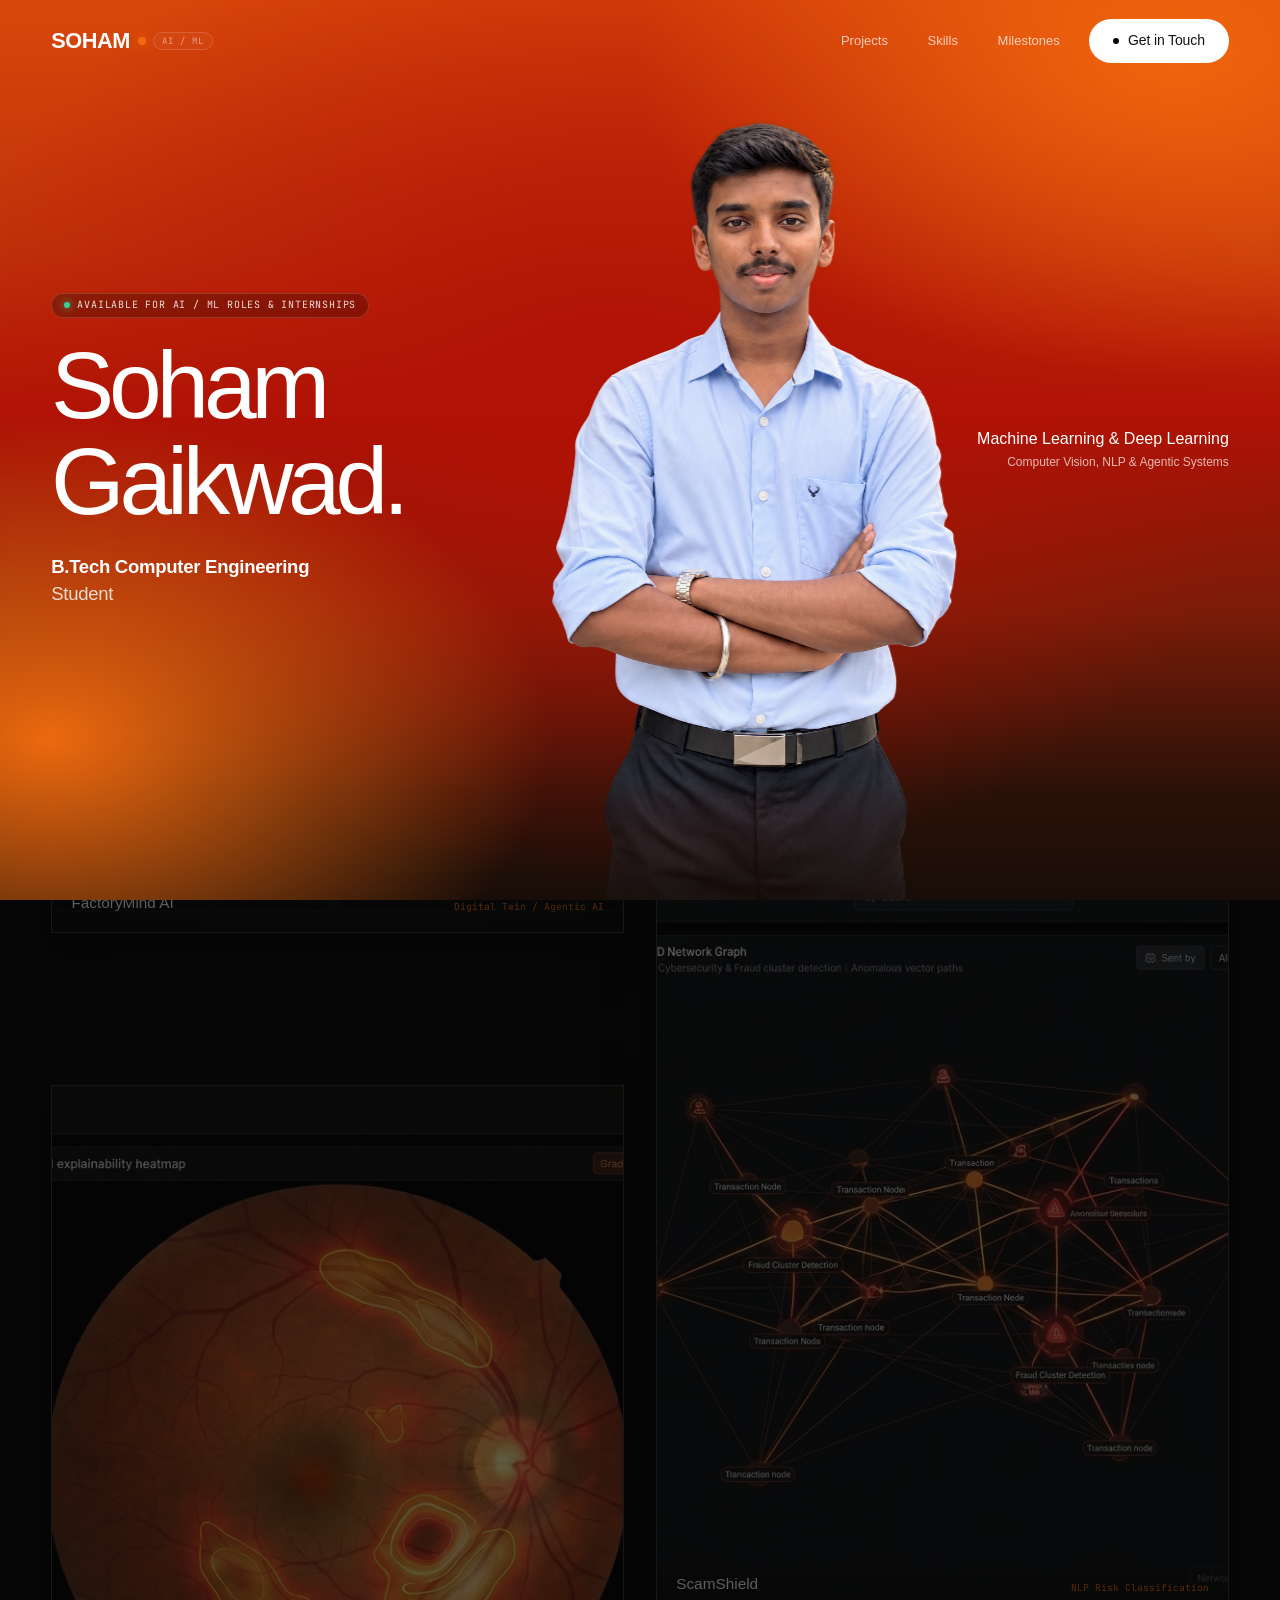
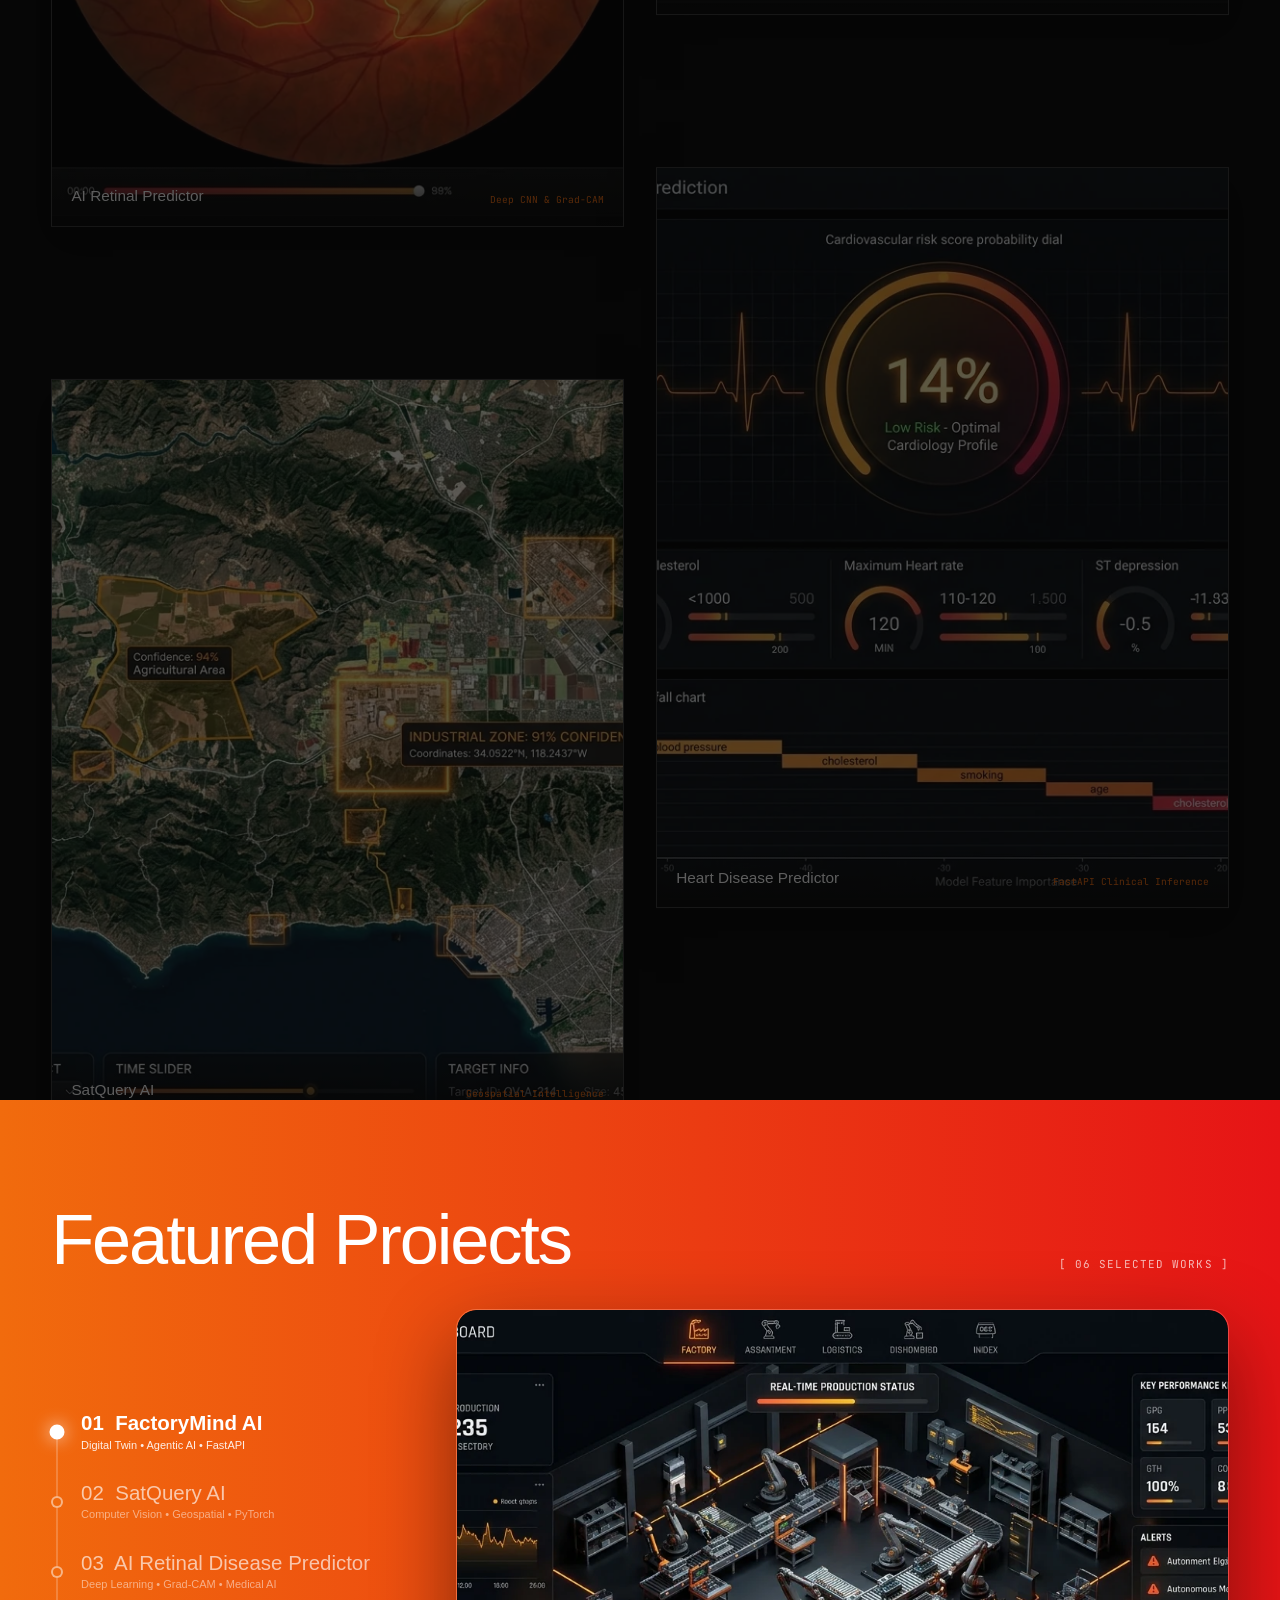
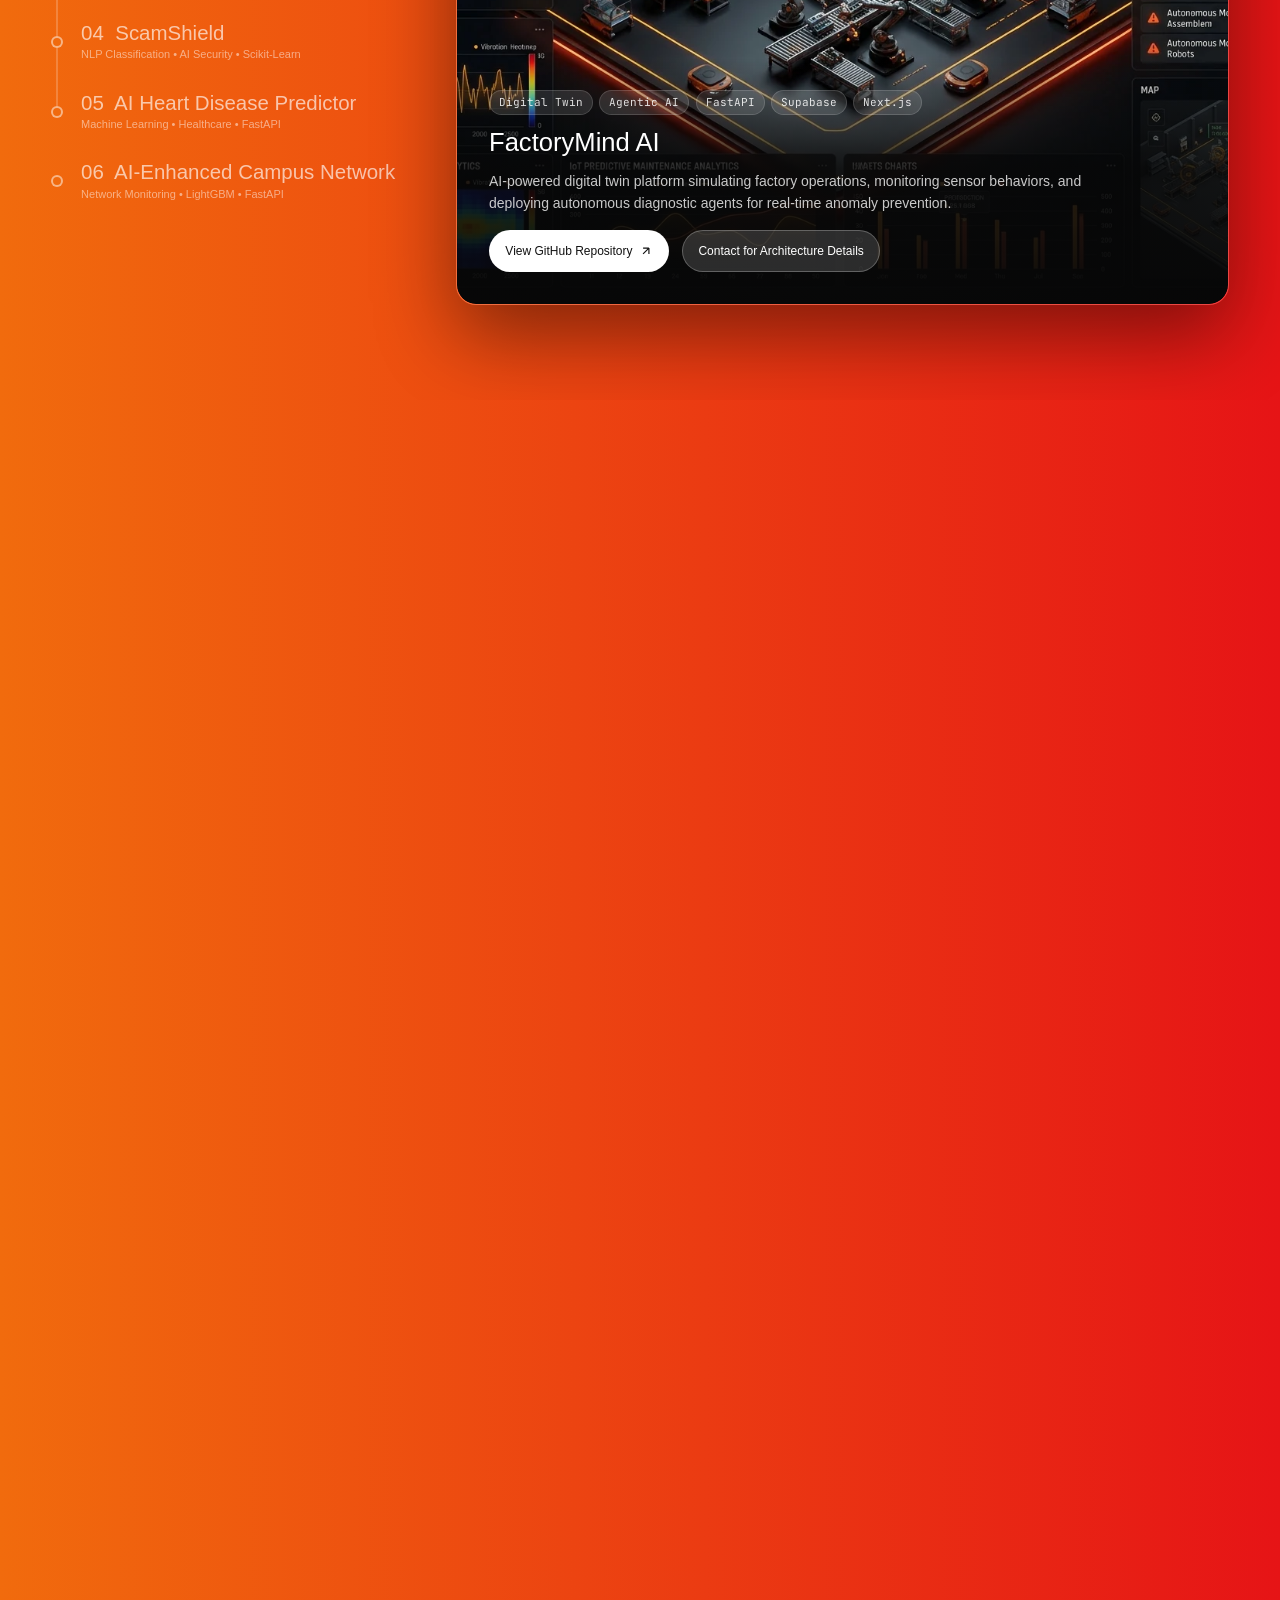
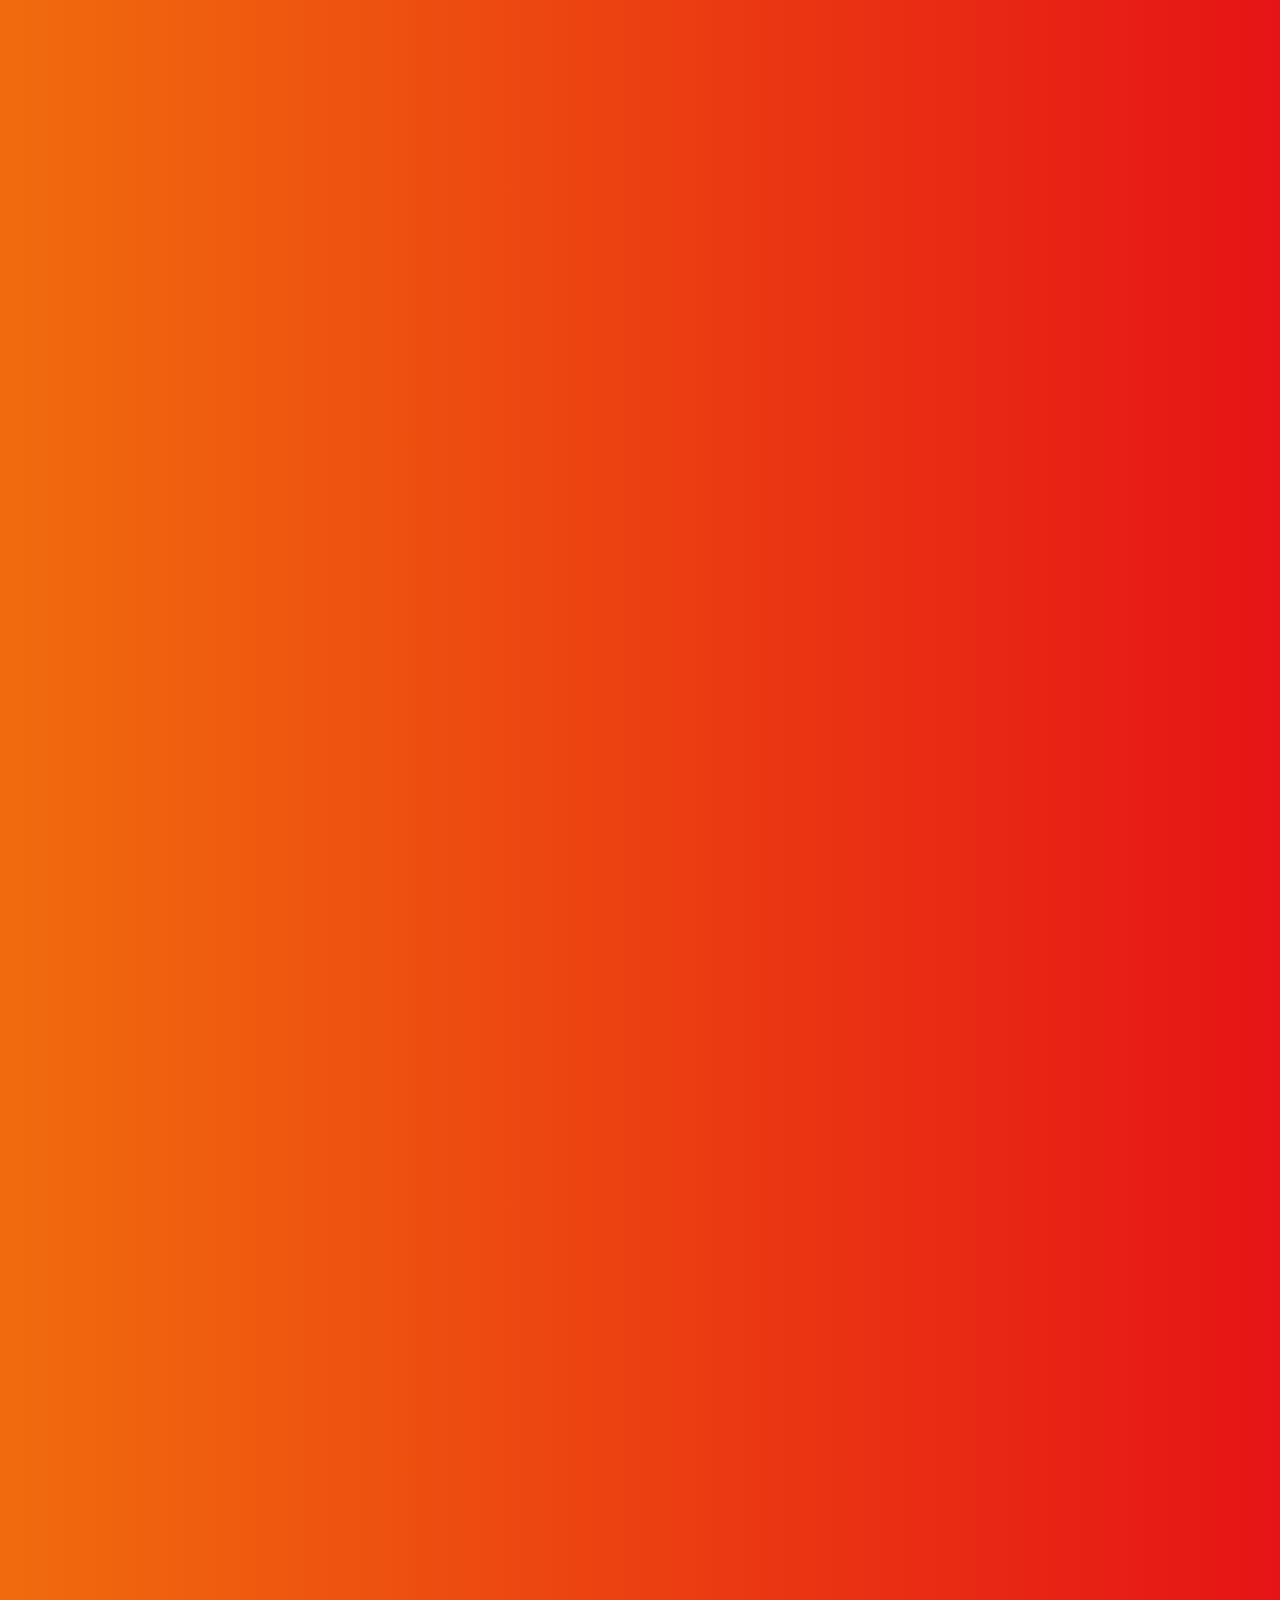
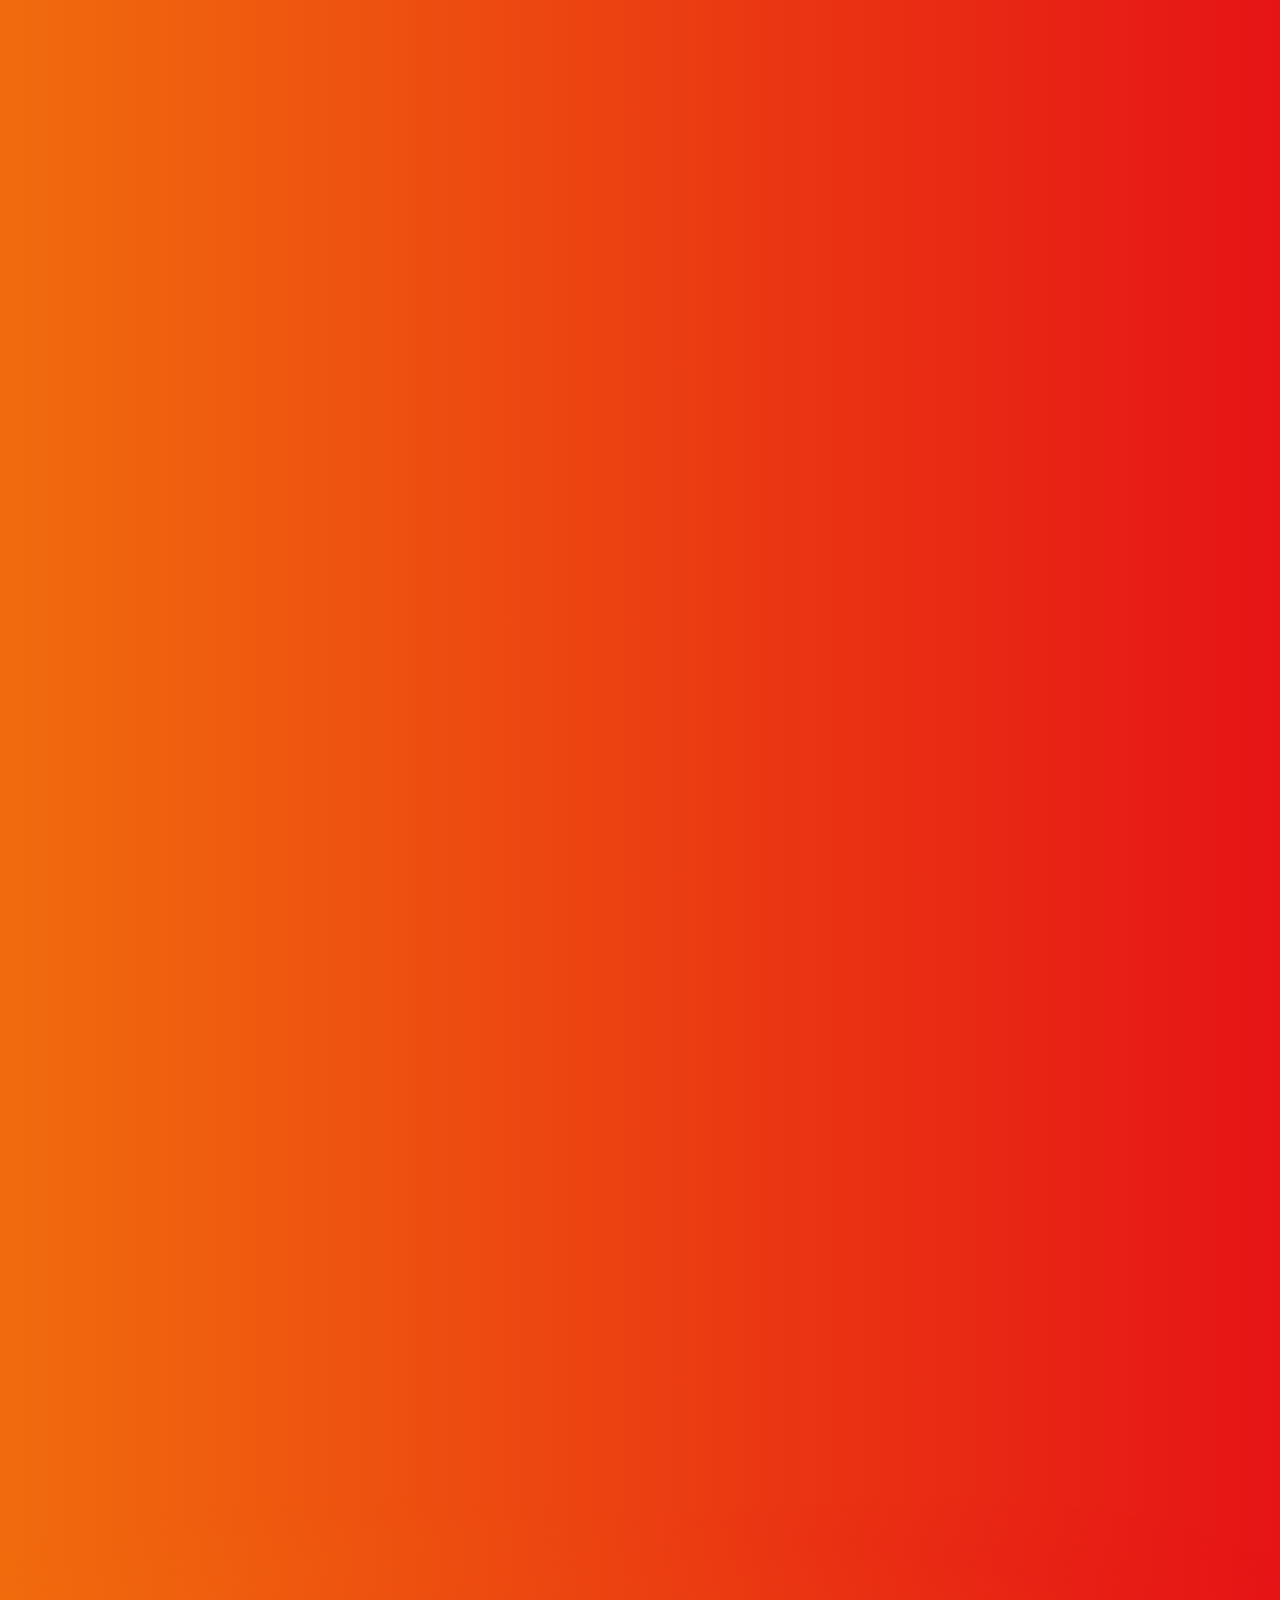
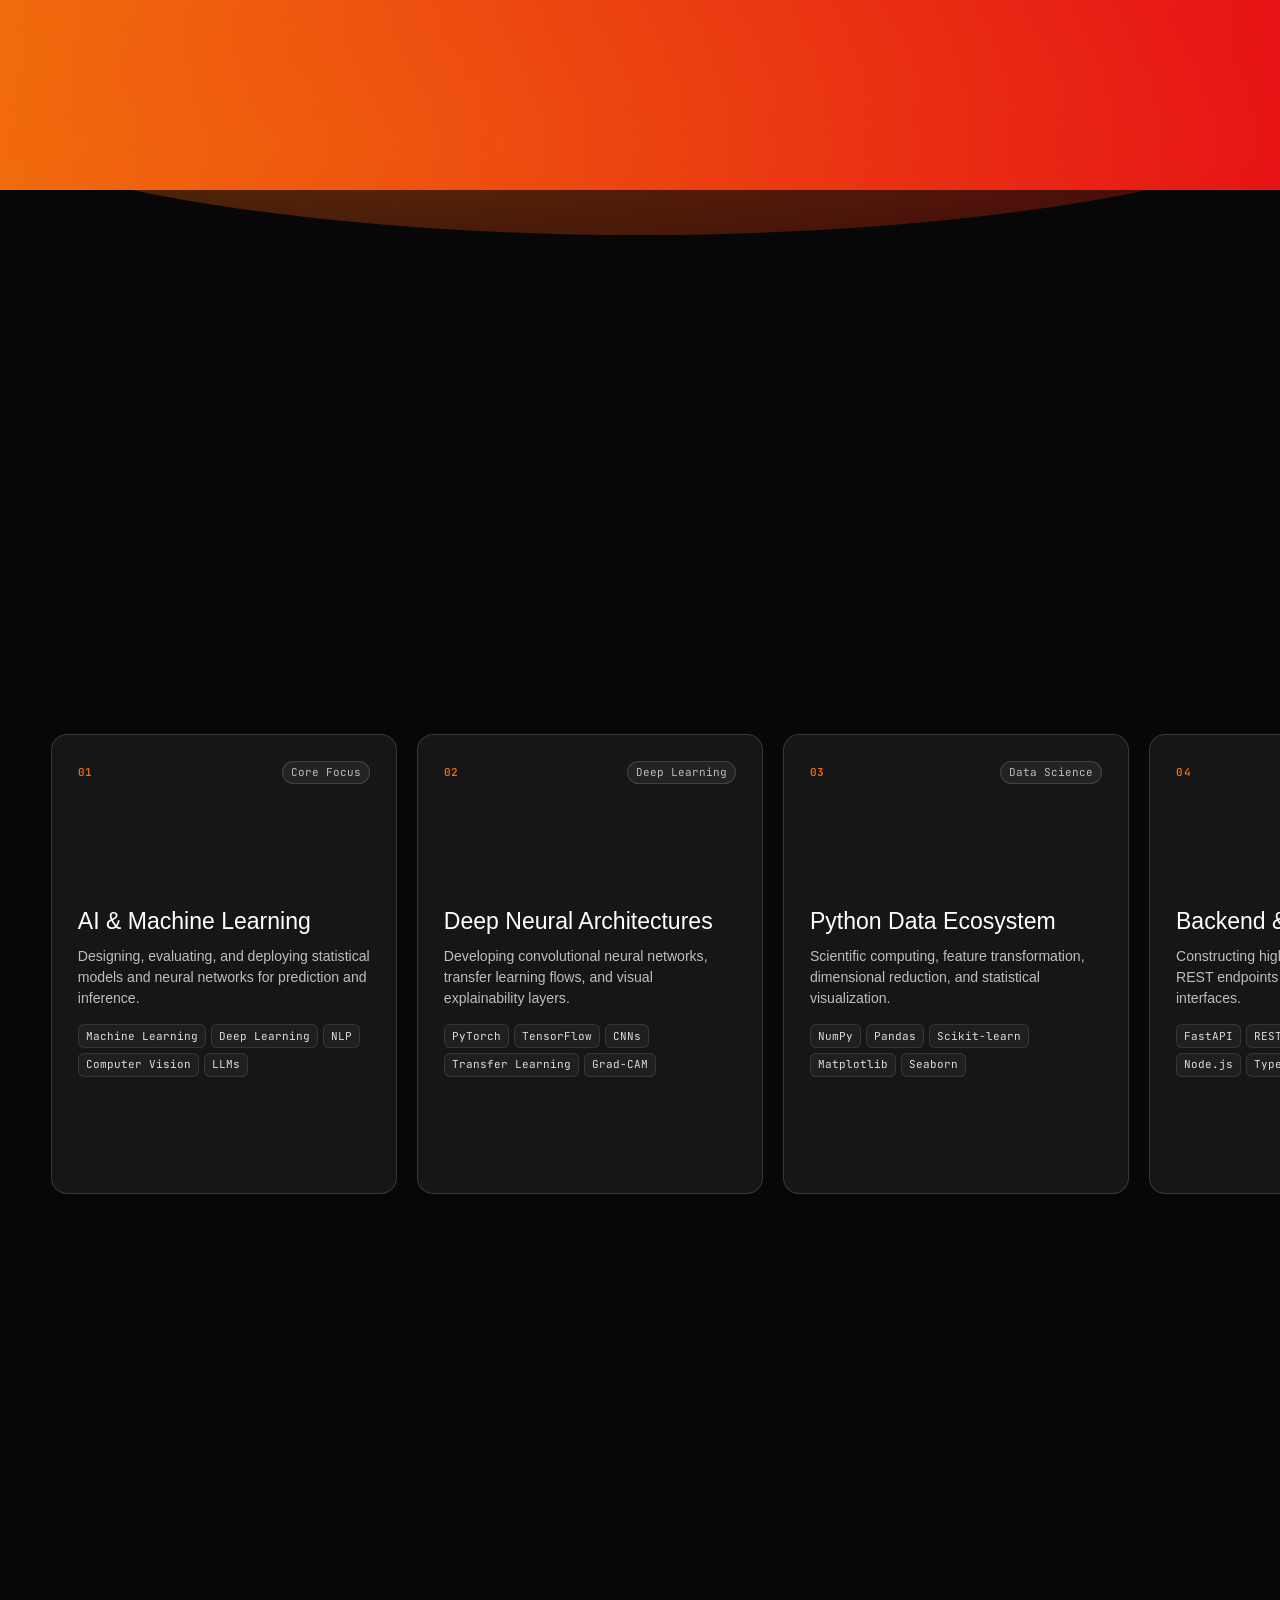
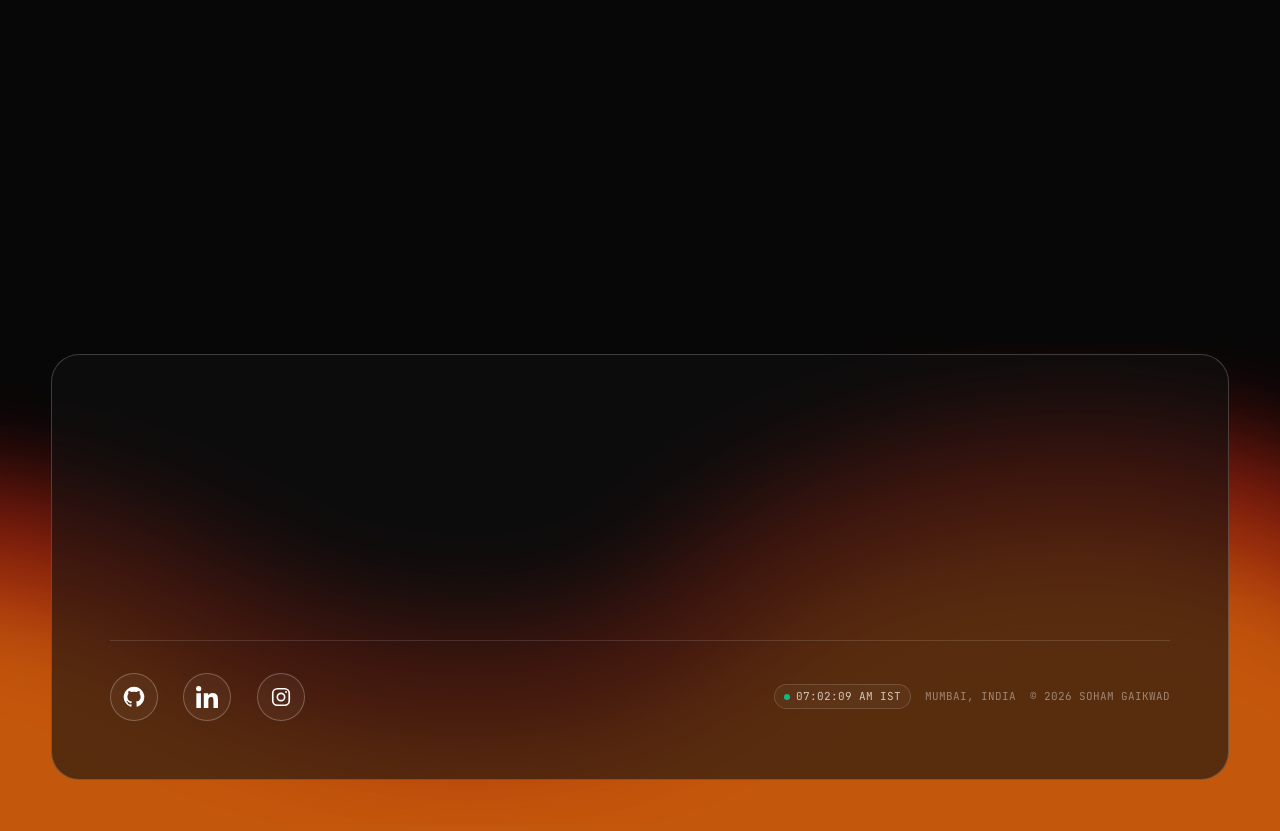
==== commit a96ee6f0: "feat: add local fonts, project preview assets, and portfolio portrait" ====
--- a/index.html
+++ b/index.html
@@ -9,13 +9,11 @@
   <!-- Favicon -->
   <link rel="icon" type="image/svg+xml" href="favicon.svg" />
 
-  <!-- Google Fonts: Host Grotesk & JetBrains Mono -->
-  <link rel="preconnect" href="https://fonts.googleapis.com" />
-  <link rel="preconnect" href="https://fonts.gstatic.com" crossorigin />
-  <link href="https://fonts.googleapis.com/css2?family=Host+Grotesk:ital,wght@0,300..800;1,300..800&family=JetBrains+Mono:wght@400;500;600&display=swap" rel="stylesheet" />
+  <!-- Locally hosted fonts keep the page independent of external font servers. -->
+  <link rel="preload" href="assets/fonts/host-grotesk-latin.woff2" as="font" type="font/woff2" crossorigin />
 
   <!-- Stylesheet -->
-  <link rel="stylesheet" href="style.css?v=20261028-5" />
+  <link rel="stylesheet" href="style.css?v=20261029-1" />
 </head>
 <body class="elenavoss-body">
 
@@ -51,21 +49,21 @@
           <!-- Column 1 -->
           <div class="hero-collage-col marquee-col-1">
             <div class="hero-collage-item">
-              <img src="assets/factorymind-preview.jpg" alt="FactoryMind AI Digital Twin" loading="lazy" />
+              <img src="assets/factorymind-preview.webp" alt="FactoryMind AI Digital Twin" width="1376" height="768" loading="lazy" decoding="async" />
               <div class="hero-collage-caption">
                 <h4>FactoryMind AI</h4>
                 <span>Digital Twin / Agentic AI</span>
               </div>
             </div>
             <div class="hero-collage-item">
-              <img src="assets/retinal-preview.jpg" alt="AI Retinal Disease Predictor" loading="lazy" />
+              <img src="assets/retinal-preview.webp" alt="AI Retinal Disease Predictor" width="1376" height="768" loading="lazy" decoding="async" />
               <div class="hero-collage-caption">
                 <h4>AI Retinal Predictor</h4>
                 <span>Deep CNN &amp; Grad-CAM</span>
               </div>
             </div>
             <div class="hero-collage-item">
-              <img src="assets/satquery-preview.jpg" alt="SatQuery AI Platform" loading="lazy" />
+              <img src="assets/satquery-preview.webp" alt="SatQuery AI Platform" width="1376" height="768" loading="lazy" decoding="async" />
               <div class="hero-collage-caption">
                 <h4>SatQuery AI</h4>
                 <span>Geospatial Intelligence</span>
@@ -76,21 +74,21 @@
           <!-- Column 2 -->
           <div class="hero-collage-col marquee-col-2">
             <div class="hero-collage-item">
-              <img src="assets/satquery-preview.jpg" alt="SatQuery AI Platform" loading="lazy" />
+              <img src="assets/satquery-preview.webp" alt="SatQuery AI Platform" width="1376" height="768" loading="lazy" decoding="async" />
               <div class="hero-collage-caption">
                 <h4>SatQuery AI</h4>
                 <span>Geospatial Intelligence</span>
               </div>
             </div>
             <div class="hero-collage-item">
-              <img src="assets/scamshield-preview.jpg" alt="ScamShield Security Engine" loading="lazy" />
+              <img src="assets/scamshield-preview.webp" alt="ScamShield Security Engine" width="1376" height="768" loading="lazy" decoding="async" />
               <div class="hero-collage-caption">
                 <h4>ScamShield</h4>
                 <span>NLP Risk Classification</span>
               </div>
             </div>
             <div class="hero-collage-item">
-              <img src="assets/heart-preview.jpg" alt="Heart Disease Predictor" loading="lazy" />
+              <img src="assets/heart-preview.webp" alt="Heart Disease Predictor" width="1376" height="768" loading="lazy" decoding="async" />
               <div class="hero-collage-caption">
                 <h4>Heart Disease Predictor</h4>
                 <span>FastAPI Clinical Inference</span>
@@ -127,8 +125,8 @@
           </div>
 
           <!-- Central Layered Artwork Mask Reveal -->
-          <div class="hero-av-img hero-mask-reveal" id="hero-av-img" aria-hidden="true">
-            <img src="assets/hero-ai-agent.png" alt="Futuristic AI agent robot with amber lighting" width="1024" height="1536" fetchpriority="high" />
+          <div class="hero-av-img hero-mask-reveal" id="hero-av-img">
+            <img src="assets/soham-portrait.webp" alt="Soham Gaikwad" width="1024" height="1536" fetchpriority="high" />
           </div>
         </div>
       </div>
@@ -143,7 +141,7 @@
       <div class="portfolio-sticky">
         <div class="portfolio-header">
           <h2>Featured Projects</h2>
-          <span class="portfolio-count">[ 05 SELECTED WORKS ]</span>
+          <span class="portfolio-count">[ 06 SELECTED WORKS ]</span>
         </div>
 
         <div class="portfolio-body">
@@ -197,6 +195,15 @@
                   <p>Machine Learning &bull; Healthcare &bull; FastAPI</p>
                 </div>
               </div>
+
+              <!-- Item 06 -->
+              <div class="portfolio-nav-item" data-project-index="5">
+                <span class="portfolio-nav-dot" aria-hidden="true"></span>
+                <div class="portfolio-nav-text">
+                  <h3>06 &nbsp;AI-Enhanced Campus Network</h3>
+                  <p>Network Monitoring &bull; LightGBM &bull; FastAPI</p>
+                </div>
+              </div>
             </div>
           </div>
 
@@ -204,7 +211,7 @@
           <div class="portfolio-preview-wrap">
             <!-- Card 01 -->
             <div class="portfolio-preview-card" data-card-index="0">
-              <img src="assets/factorymind-preview.jpg" alt="FactoryMind AI Digital Twin Interface" />
+              <img src="assets/factorymind-preview.webp" alt="FactoryMind AI Digital Twin Interface" width="1376" height="768" loading="lazy" decoding="async" />
               <div class="portfolio-card-overlay">
                 <div class="portfolio-card-tags">
                   <span class="portfolio-tag">Digital Twin</span>
@@ -227,7 +234,7 @@
 
             <!-- Card 02 -->
             <div class="portfolio-preview-card" data-card-index="1">
-              <img src="assets/satquery-preview.jpg" alt="SatQuery AI Geospatial Intelligence" />
+              <img src="assets/satquery-preview.webp" alt="SatQuery AI Geospatial Intelligence" width="1376" height="768" loading="lazy" decoding="async" />
               <div class="portfolio-card-overlay">
                 <div class="portfolio-card-tags">
                   <span class="portfolio-tag">Computer Vision</span>
@@ -249,7 +256,7 @@
 
             <!-- Card 03 -->
             <div class="portfolio-preview-card" data-card-index="2">
-              <img src="assets/retinal-preview.jpg" alt="AI Retinal Disease Predictor with Grad-CAM" />
+              <img src="assets/retinal-preview.webp" alt="AI Retinal Disease Predictor with Grad-CAM" width="1376" height="768" loading="lazy" decoding="async" />
               <div class="portfolio-card-overlay">
                 <div class="portfolio-card-tags">
                   <span class="portfolio-tag">Deep Learning</span>
@@ -271,7 +278,7 @@
 
             <!-- Card 04 -->
             <div class="portfolio-preview-card" data-card-index="3">
-              <img src="assets/scamshield-preview.jpg" alt="ScamShield Threat Analyzer" />
+              <img src="assets/scamshield-preview.webp" alt="ScamShield Threat Analyzer" width="1376" height="768" loading="lazy" decoding="async" />
               <div class="portfolio-card-overlay">
                 <div class="portfolio-card-tags">
                   <span class="portfolio-tag">NLP Classification</span>
@@ -293,7 +300,7 @@
 
             <!-- Card 05 -->
             <div class="portfolio-preview-card" data-card-index="4">
-              <img src="assets/heart-preview.jpg" alt="AI Heart Disease Clinical Inference" />
+              <img src="assets/heart-preview.webp" alt="AI Heart Disease Clinical Inference" width="1376" height="768" loading="lazy" decoding="async" />
               <div class="portfolio-card-overlay">
                 <div class="portfolio-card-tags">
                   <span class="portfolio-tag">Machine Learning</span>
@@ -309,6 +316,28 @@
                     <svg width="14" height="14" viewBox="0 0 24 24" fill="none" stroke="currentColor" stroke-width="2"><path d="M7 17L17 7M17 7H7M17 7V17"/></svg>
                   </a>
                   <a href="#footer" class="portfolio-btn" data-action="copy-email">Inspect Pipeline</a>
+                </div>
+              </div>
+            </div>
+
+            <!-- Card 06 -->
+            <div class="portfolio-preview-card" data-card-index="5">
+              <img src="assets/campus-network-preview.svg" alt="Campus network architecture connecting live telemetry, AI intrusion detection, and primary and backup servers" width="1376" height="768" loading="lazy" decoding="async" />
+              <div class="portfolio-card-overlay">
+                <div class="portfolio-card-tags">
+                  <span class="portfolio-tag">LightGBM</span>
+                  <span class="portfolio-tag">FastAPI</span>
+                  <span class="portfolio-tag">React</span>
+                  <span class="portfolio-tag">Wireshark</span>
+                </div>
+                <h4>AI-Enhanced Campus Network</h4>
+                <p>A unified network operations center combining live packet telemetry, LightGBM intrusion detection, and automated primary/backup failover for a distributed campus network.</p>
+                <div class="portfolio-card-actions">
+                  <a href="mailto:spgaikwad2696@gmail.com?subject=AI-Enhanced%20Campus%20Network%20Walkthrough" class="portfolio-btn portfolio-btn-primary">
+                    <span>Request a Walkthrough</span>
+                    <svg width="14" height="14" viewBox="0 0 24 24" fill="none" stroke="currentColor" stroke-width="2" aria-hidden="true"><path d="M7 17L17 7M17 7H7M17 7V17"/></svg>
+                  </a>
+                  <a href="#footer" class="portfolio-btn" data-action="copy-email">Discuss the Architecture</a>
                 </div>
               </div>
             </div>
@@ -565,6 +594,6 @@
   <script defer src="vendor/ScrollTrigger.min.js"></script>
 
   <!-- Portfolio interactions -->
-  <script defer src="script.js?v=20261028-5"></script>
+  <script defer src="script.js?v=20261029-1"></script>
 </body>
 </html>
--- a/style.css
+++ b/style.css
@@ -1,4 +1,14 @@
 /* Soham Gaikwad — portfolio styles, responsive layouts, and scroll scenes. */
+
+@font-face {
+  font-family: 'Host Grotesk'; font-style: normal; font-weight: 300 800; font-display: swap;
+  src: url('assets/fonts/host-grotesk-latin.woff2') format('woff2');
+}
+
+@font-face {
+  font-family: 'JetBrains Mono'; font-style: normal; font-weight: 100 800; font-display: swap;
+  src: url('assets/fonts/jetbrains-mono-latin.woff2') format('woff2');
+}
 
 :root {
   --bg-dark: #070707;
@@ -80,14 +90,12 @@
   justify-content: space-between;
   z-index: 100;
   pointer-events: auto;
-  transition: background-color 0.4s var(--default-ease), backdrop-filter 0.4s var(--default-ease), border-color 0.4s var(--default-ease);
+  transition: background-color 0.4s var(--default-ease), border-color 0.4s var(--default-ease);
   will-change: transform, opacity;
 }
 
 #header.scrolled {
   background-color: rgba(7, 7, 7, 0.7);
-  backdrop-filter: blur(16px);
-  -webkit-backdrop-filter: blur(16px);
   border-bottom: 1px solid rgba(255, 255, 255, 0.08);
 }
 
@@ -186,7 +194,6 @@
   background: rgba(255, 255, 255, 0.06);
   color: #ffffff;
   border: 1px solid var(--border-medium);
-  backdrop-filter: blur(12px);
 }
 
 .pill-button-secondary .pill-dot {
@@ -261,7 +268,6 @@
   width: 100%;
   height: 100%;
   object-fit: cover;
-  filter: contrast(1.05) saturate(1.1);
   transition: transform 0.6s var(--default-ease);
 }
 
@@ -306,7 +312,7 @@
   radial-gradient(75% 80% at 48% 42%, #B01205 0%, rgba(176, 18, 5, 0) 70%),
   linear-gradient(180deg, #D8470A 0%, #C0300A 28%, #B01205 46%, #7A1C08 68%, #2A1108 88%, #180D08 100%);
   transform-origin: center center;
-  will-change: transform, border-radius, box-shadow;
+  will-change: transform;
   box-shadow: 0 25px 80px rgba(0, 0, 0, 0.8);
 }
 
@@ -338,7 +344,6 @@
   background: rgba(0, 0, 0, 0.25);
   border: 1px solid rgba(255, 255, 255, 0.15);
   border-radius: 999px;
-  backdrop-filter: blur(8px);
 }
 
 .hero-badge .live-dot {
@@ -421,7 +426,6 @@
   height: 100%;
   object-fit: contain;
   object-position: bottom center;
-  filter: drop-shadow(0 20px 40px rgba(0, 0, 0, 0.7));
 }
 
 #portfolio {
@@ -440,7 +444,7 @@
   left: 0;
   z-index: 2;
   background: linear-gradient(90deg, #F16B0D 0%, #E61416 100%);
-  will-change: clip-path, transform;
+  will-change: transform;
 }
 
 .portfolio-sticky {
@@ -592,7 +596,11 @@
   display: flex;
   flex-direction: column;
   justify-content: flex-end;
-  will-change: transform, filter, opacity;
+  will-change: transform;
+}
+
+.portfolio-card-shade {
+  position: absolute; inset: 0; z-index: 5; background: #000; opacity: 0; pointer-events: none;
 }
 
 .portfolio-preview-card img {
@@ -632,7 +640,6 @@
   padding: 0.3vw 0.7vw;
   border-radius: 999px;
   border: 1px solid rgba(255, 255, 255, 0.15);
-  backdrop-filter: blur(8px);
 }
 
 .portfolio-card-overlay h4 {
@@ -666,7 +673,6 @@
   background: rgba(255, 255, 255, 0.15);
   color: #ffffff;
   border: 1px solid rgba(255, 255, 255, 0.25);
-  backdrop-filter: blur(10px);
   transition: all 0.3s ease;
 }
 
@@ -703,8 +709,8 @@
   left: -10vw;
   width: 120vw;
   height: 40vh;
-  background: linear-gradient(90deg, #F16B0D 0%, #E61416 100%);
-  filter: blur(80px);
+  background: radial-gradient(ellipse at 25% 75%, rgba(241, 107, 13, .7), transparent 65%), radial-gradient(ellipse at 75% 75%, rgba(230, 20, 22, .7), transparent 65%);
+  border-radius: 50%;
   opacity: 0.5;
 }
 
@@ -947,8 +953,6 @@
   border-radius: 28px;
   background: rgba(18, 18, 18, 0.6);
   border: 1px solid rgba(255, 255, 255, 0.2);
-  backdrop-filter: blur(24px);
-  -webkit-backdrop-filter: blur(24px);
   padding: 4.5vw;
   display: flex;
   flex-direction: column;
@@ -2015,7 +2019,7 @@
   }
 
   .scroll-scenes .portfolio-nav-list {
-    display: grid; grid-template-columns: repeat(5, 1fr); gap: 6px; padding: 0; overflow: visible;
+    display: grid; grid-template-columns: repeat(6, minmax(0, 1fr)); gap: 6px; padding: 0; overflow: visible;
   }
 
   .scroll-scenes .portfolio-nav-item {
@@ -2300,3 +2304,18 @@
     -webkit-mask-image: none; mask-image: none;
   }
 }
+
+/* Portrait framing keeps the face clear of the headline at every breakpoint. */
+.hero-av-img {
+  width: min(47vw, 720px); max-width: none; height: 96%; left: 59%; bottom: -4%;
+}
+.hero-av-img img { object-fit: contain; object-position: center bottom; }
+@media (max-width: 1025px) {
+  .hero-av-img { width: 65vw; height: 88%; left: 68%; bottom: -4%; }
+}
+@media (max-width: 640px) {
+  .hero-av-img { width: 110vw; height: 80%; left: 66%; bottom: -8%; }
+  .hero-content-wrapper { align-self: stretch; padding-top: 0; }
+  .hero-left { align-self: flex-start; }
+  .hero-right { align-self: flex-end; }
+}
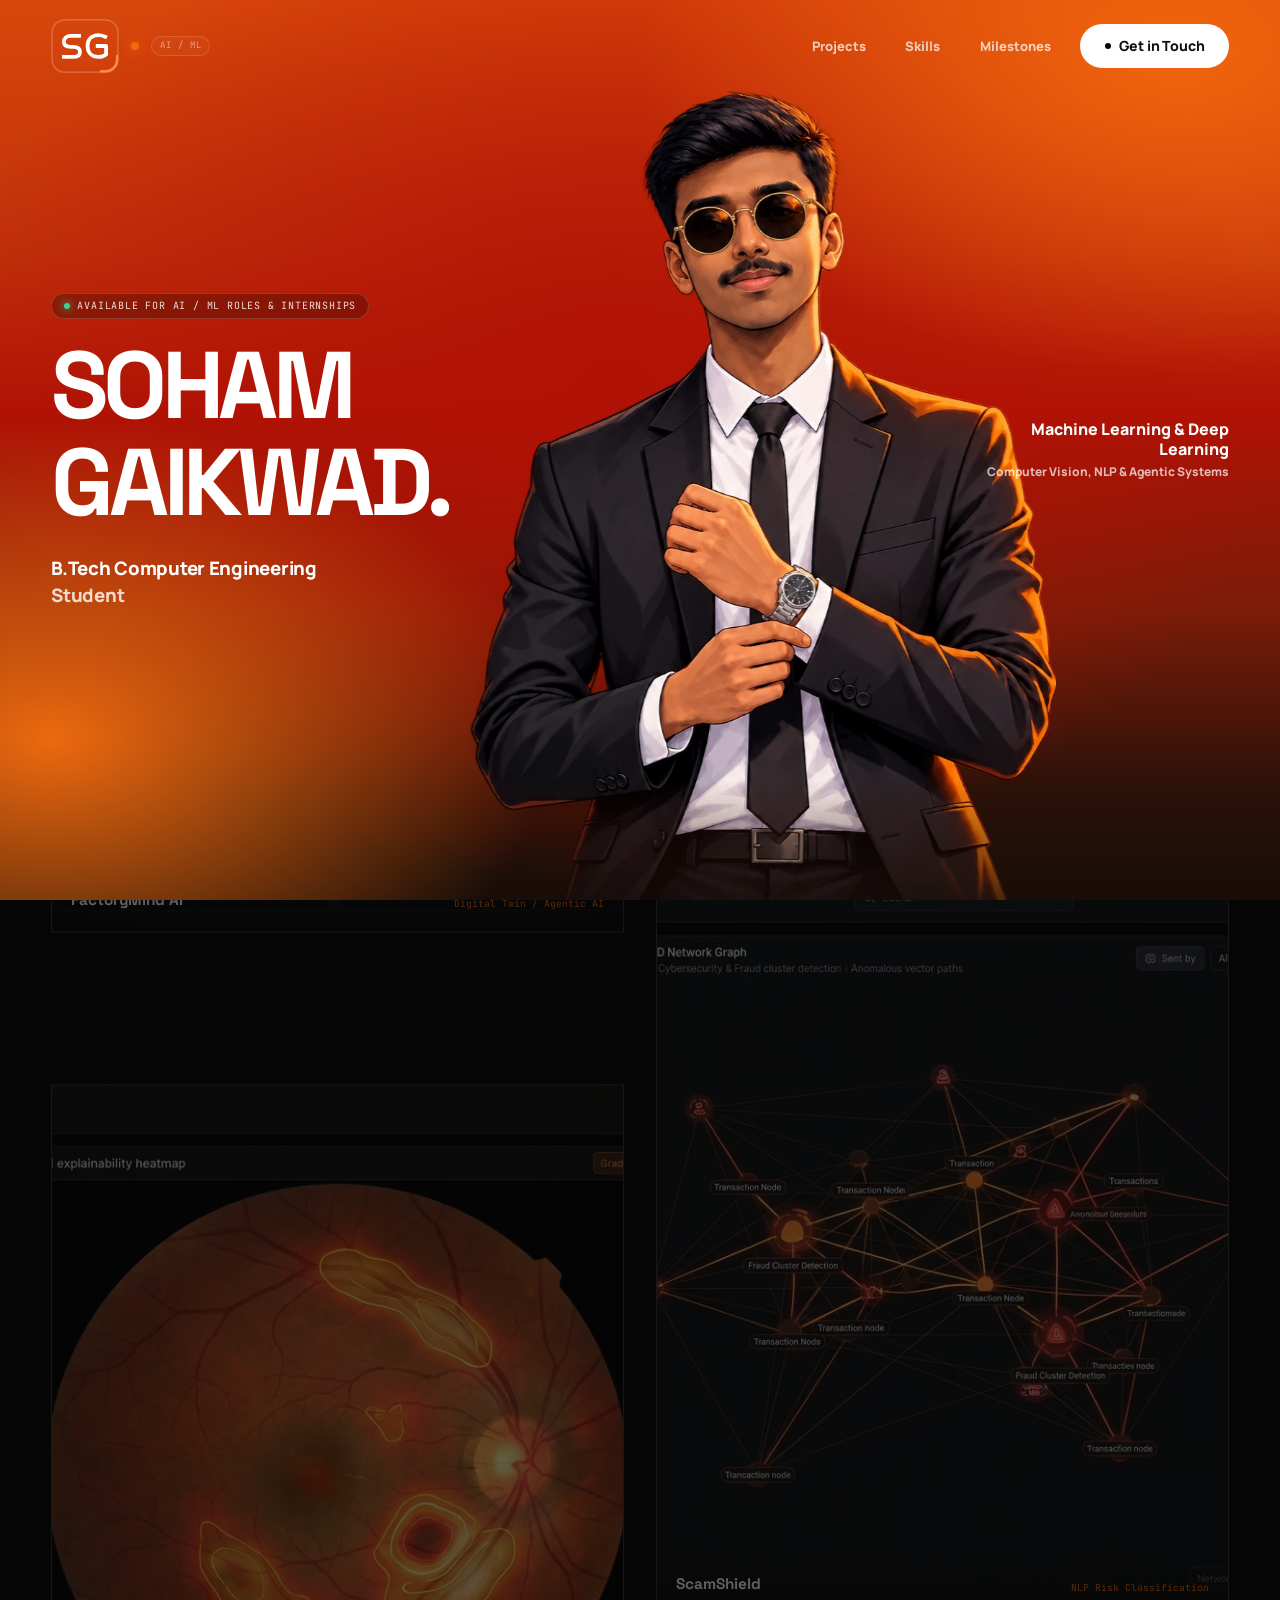
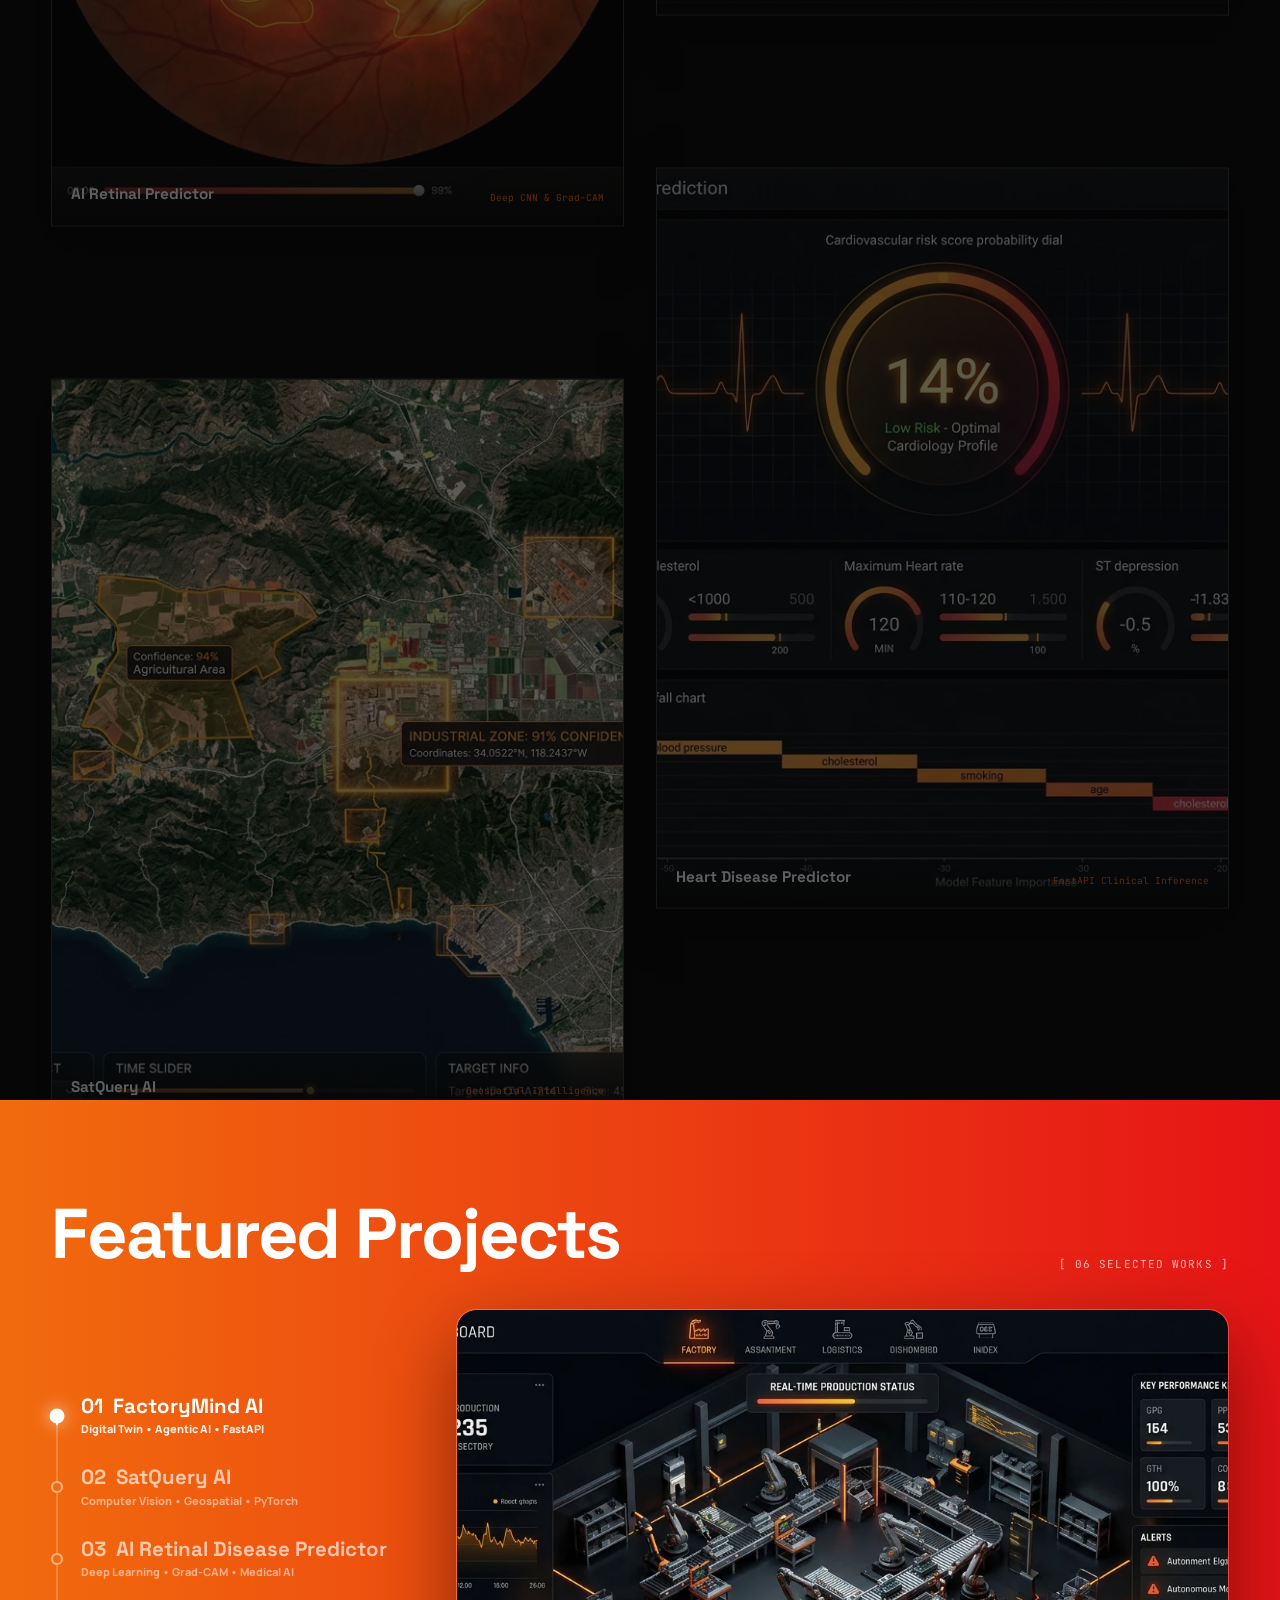
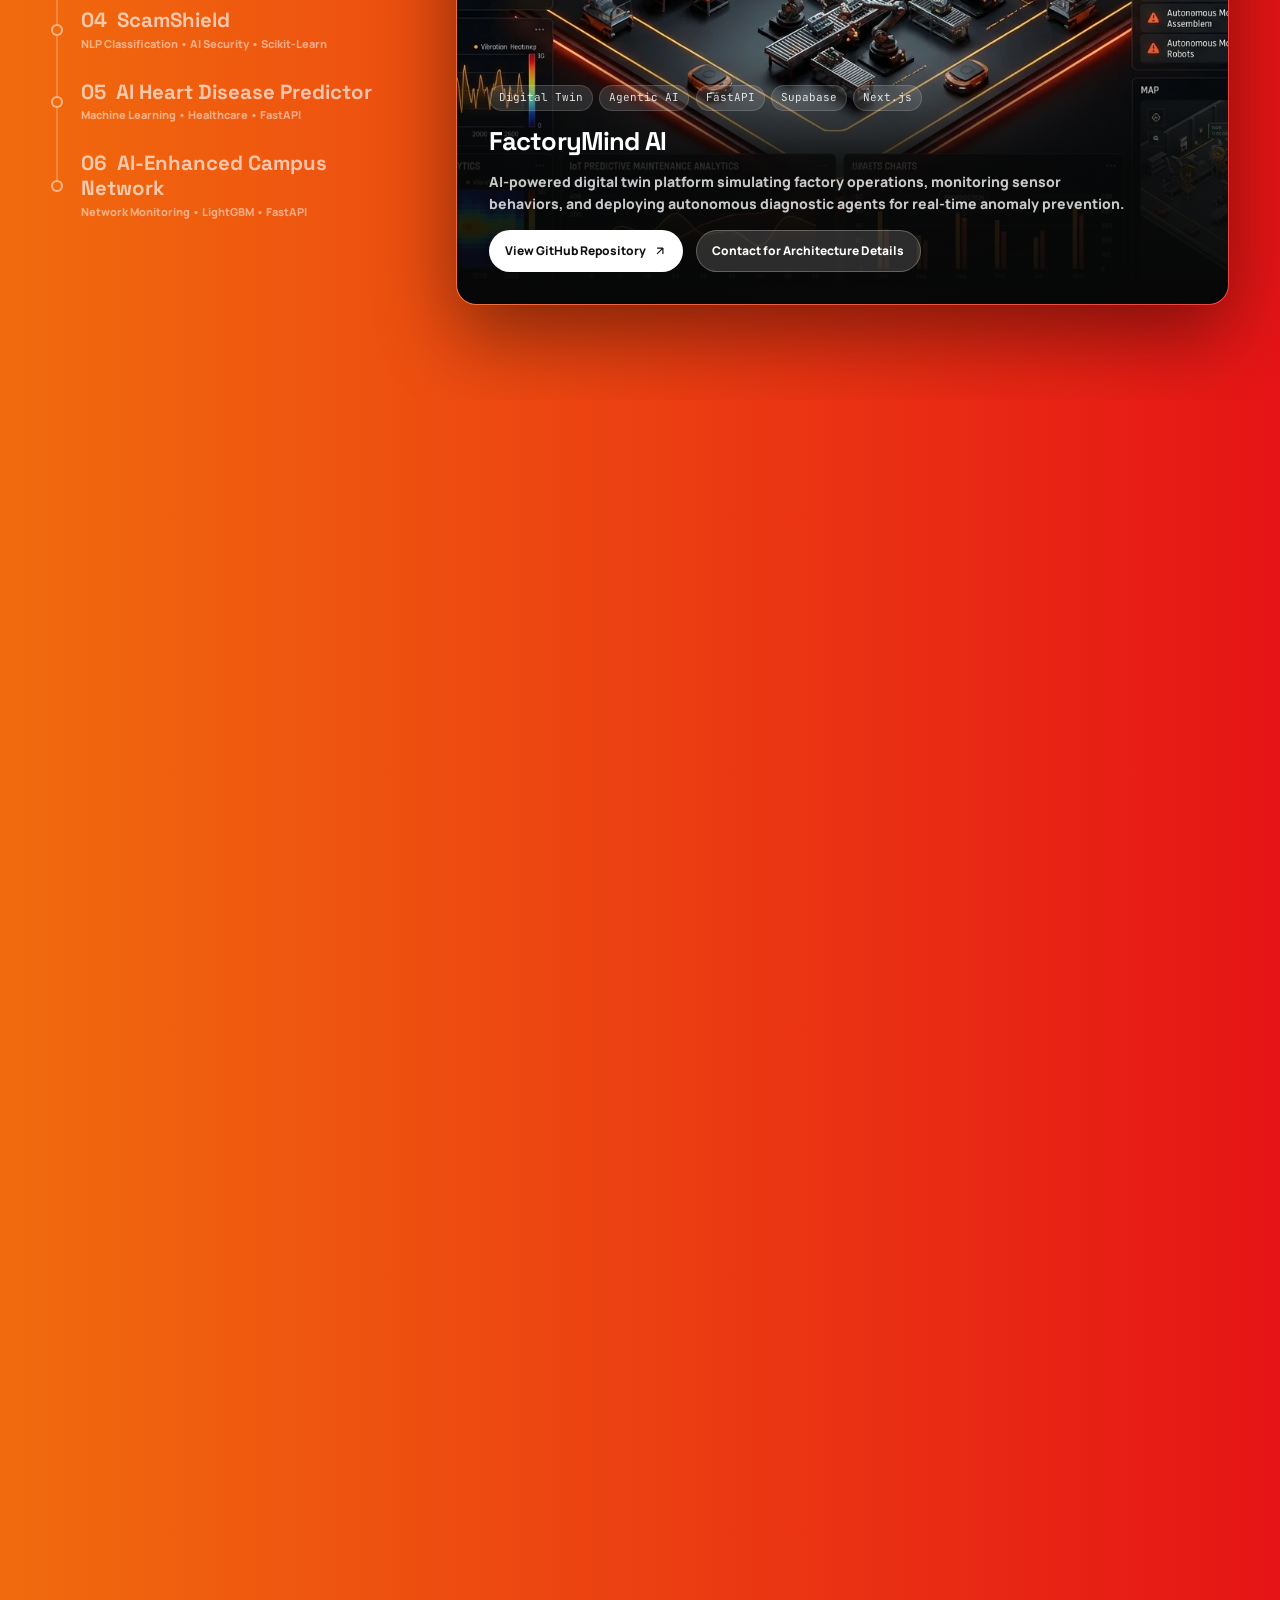
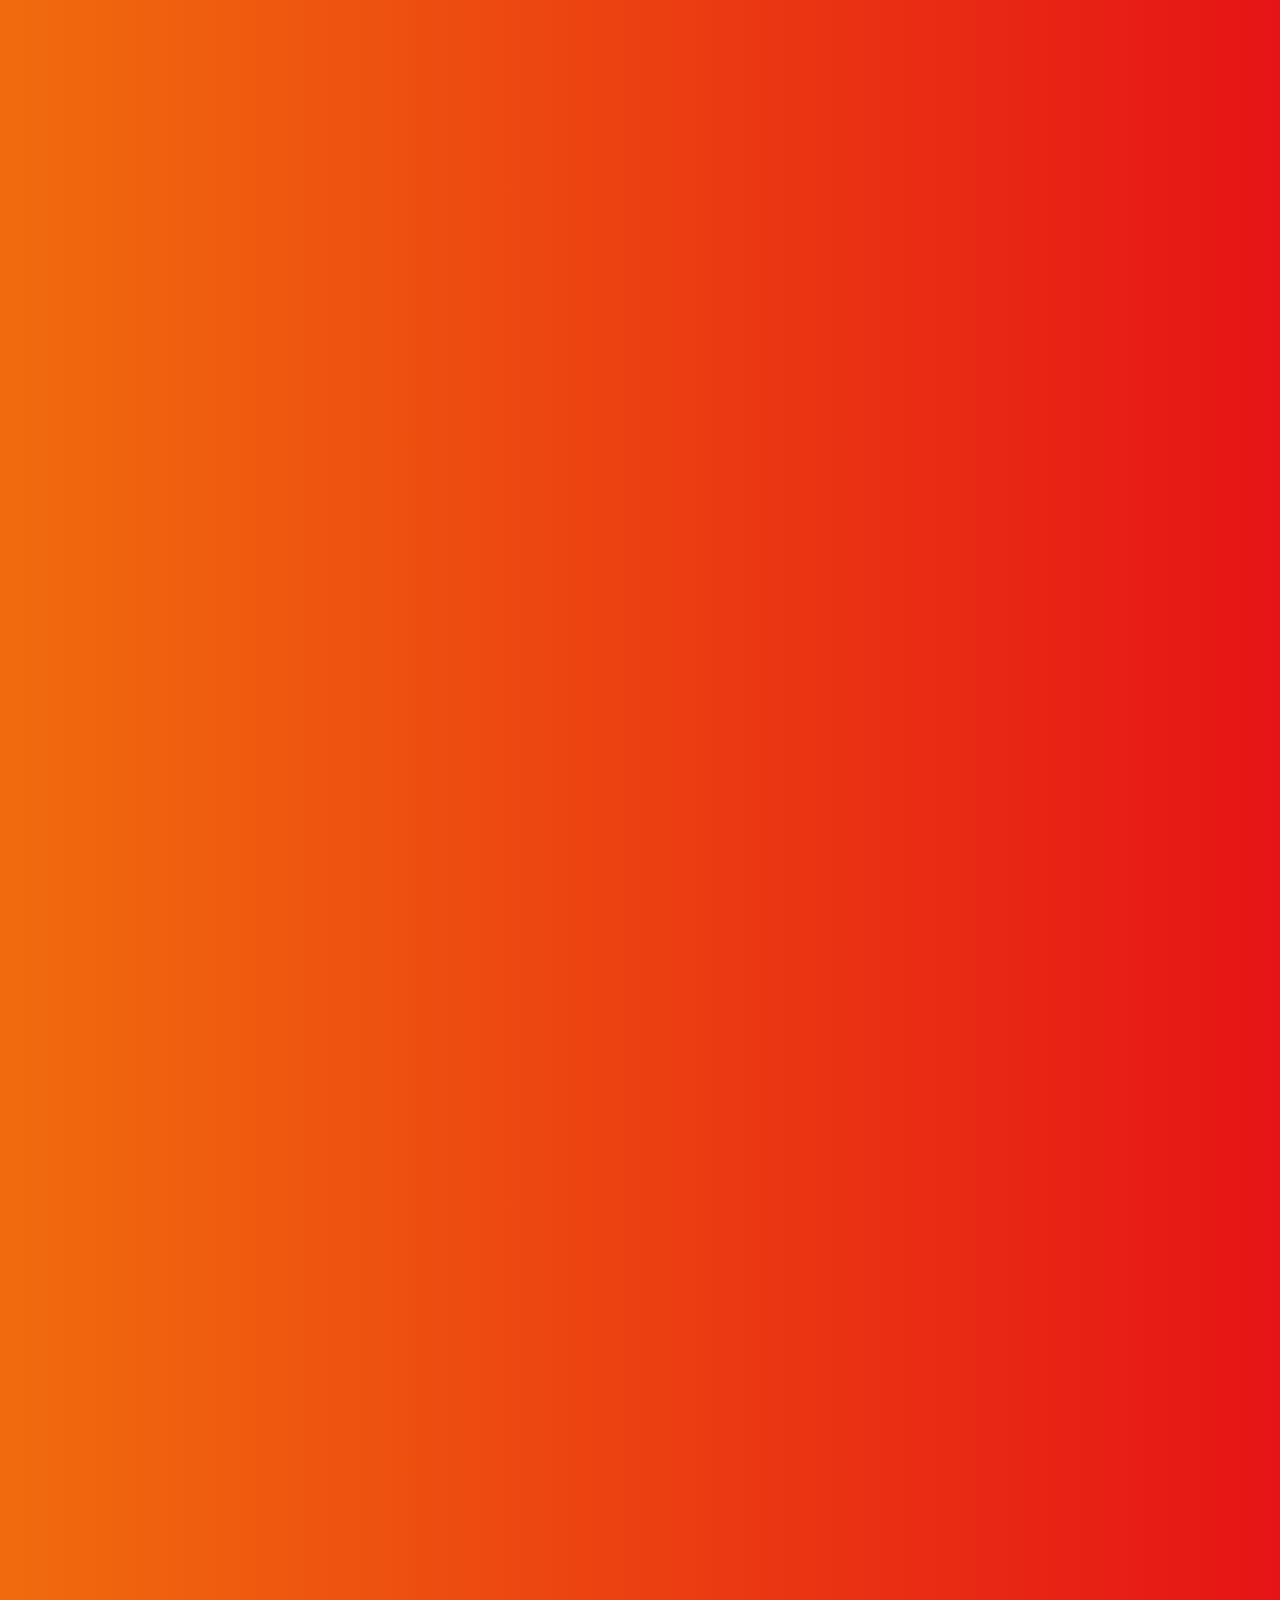
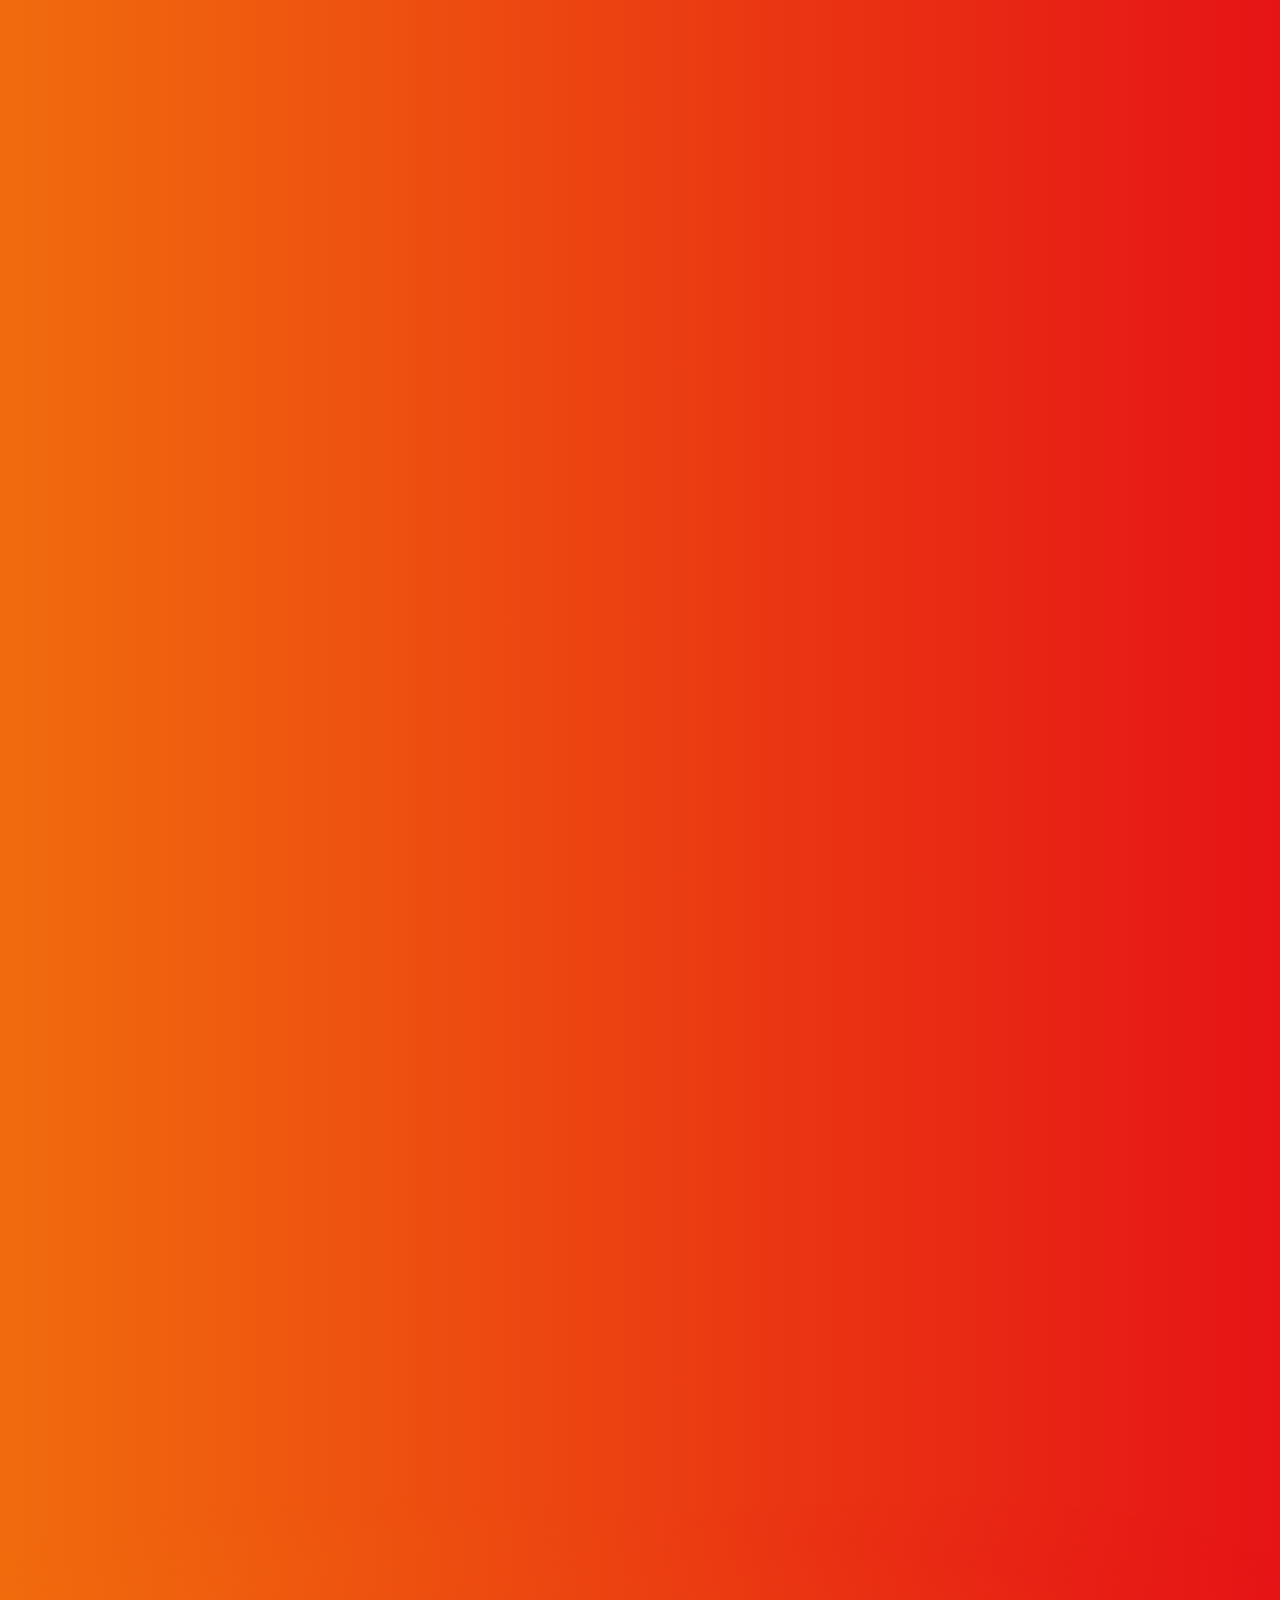
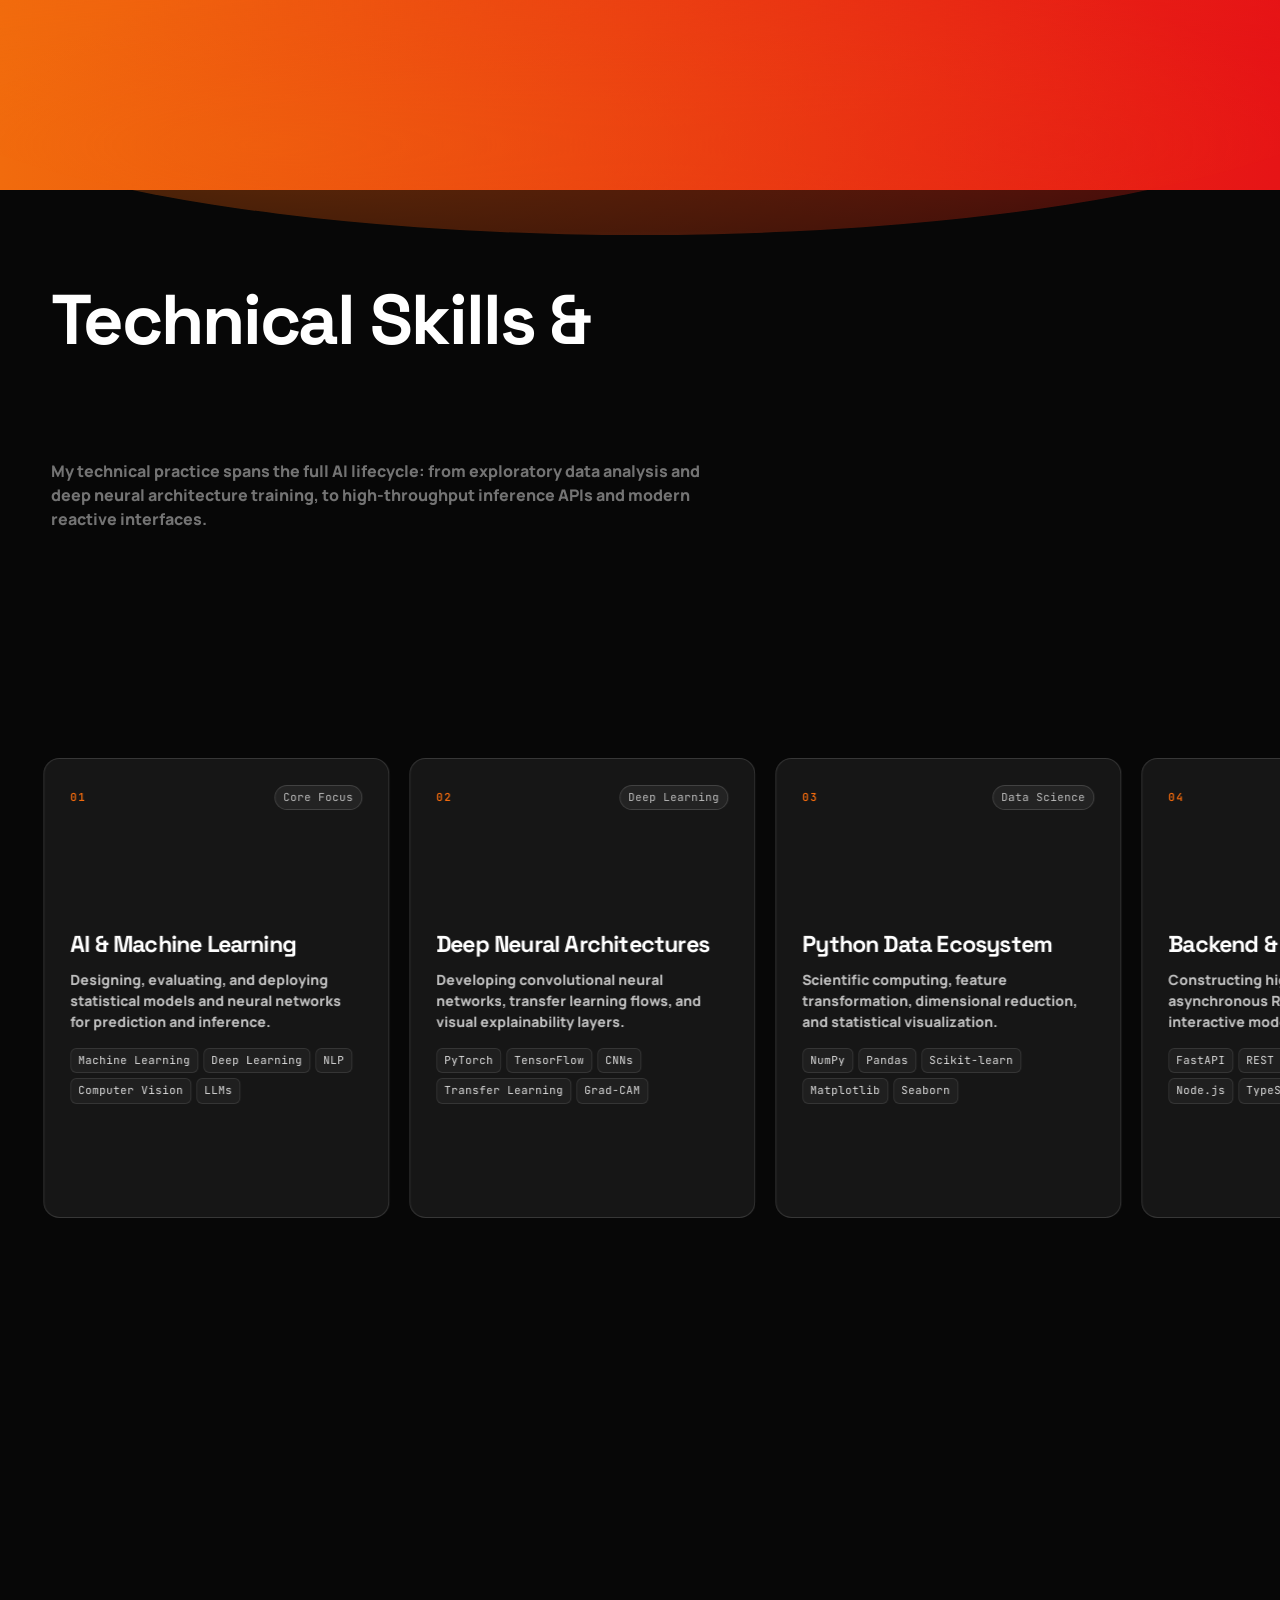
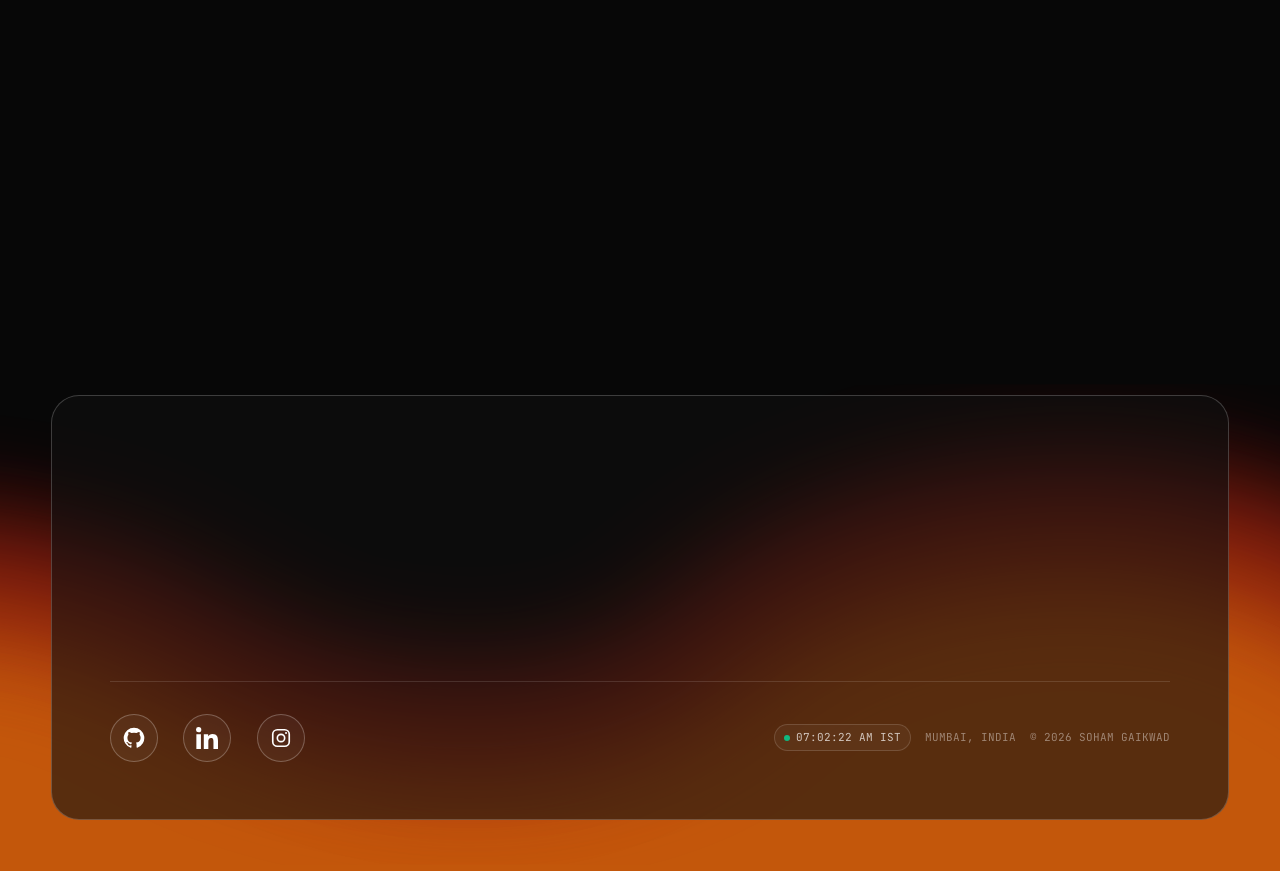
==== commit 34831efc: "feat: add local fonts, branding assets, and update portfolio styling and documentation" ====
--- a/index.html
+++ b/index.html
@@ -10,10 +10,10 @@
   <link rel="icon" type="image/svg+xml" href="favicon.svg" />
 
   <!-- Locally hosted fonts keep the page independent of external font servers. -->
-  <link rel="preload" href="assets/fonts/host-grotesk-latin.woff2" as="font" type="font/woff2" crossorigin />
+  <link rel="preload" href="assets/fonts/manrope-latin.woff2" as="font" type="font/woff2" crossorigin />
 
   <!-- Stylesheet -->
-  <link rel="stylesheet" href="style.css?v=20261029-1" />
+  <link rel="stylesheet" href="style.css?v=20261030-6" />
 </head>
 <body class="elenavoss-body">
 
@@ -22,7 +22,7 @@
        ========================================================================== -->
   <header id="header">
     <a href="#hero" class="header-logo" aria-label="Soham Gaikwad Home">
-      <span>Soham</span>
+      <img class="sg-monogram" src="assets/sg-logo.svg" width="80" height="64" alt="SG" />
       <span class="logo-dot" aria-hidden="true"></span>
       <span class="logo-tag">AI / ML</span>
     </a>
@@ -109,8 +109,8 @@
               </div>
 
               <h1 class="hero-title" id="hero-title">
-                <span class="word"><span class="word-inner">Soham</span></span><br />
-                <span class="word"><span class="word-inner">Gaikwad.</span></span>
+                <span class="word"><span class="word-inner">SOHAM</span></span><br />
+                <span class="word"><span class="word-inner">GAIKWAD.</span></span>
               </h1>
               <p class="hero-subtitle"><strong>B.Tech Computer Engineering</strong><br /><span>Student</span></p>
             </div>
@@ -126,7 +126,7 @@
 
           <!-- Central Layered Artwork Mask Reveal -->
           <div class="hero-av-img hero-mask-reveal" id="hero-av-img">
-            <img src="assets/soham-portrait.webp" alt="Soham Gaikwad" width="1024" height="1536" fetchpriority="high" />
+            <img src="assets/soham-anime-round.webp" alt="Anime-style Soham Gaikwad in a black suit and round gold-frame sunglasses" width="1024" height="1536" fetchpriority="high" />
           </div>
         </div>
       </div>
@@ -332,13 +332,6 @@
                 </div>
                 <h4>AI-Enhanced Campus Network</h4>
                 <p>A unified network operations center combining live packet telemetry, LightGBM intrusion detection, and automated primary/backup failover for a distributed campus network.</p>
-                <div class="portfolio-card-actions">
-                  <a href="mailto:spgaikwad2696@gmail.com?subject=AI-Enhanced%20Campus%20Network%20Walkthrough" class="portfolio-btn portfolio-btn-primary">
-                    <span>Request a Walkthrough</span>
-                    <svg width="14" height="14" viewBox="0 0 24 24" fill="none" stroke="currentColor" stroke-width="2" aria-hidden="true"><path d="M7 17L17 7M17 7H7M17 7V17"/></svg>
-                  </a>
-                  <a href="#footer" class="portfolio-btn" data-action="copy-email">Discuss the Architecture</a>
-                </div>
               </div>
             </div>
           </div>
@@ -594,6 +587,6 @@
   <script defer src="vendor/ScrollTrigger.min.js"></script>
 
   <!-- Portfolio interactions -->
-  <script defer src="script.js?v=20261029-1"></script>
+  <script defer src="script.js?v=20261030-6"></script>
 </body>
 </html>
--- a/style.css
+++ b/style.css
@@ -1,8 +1,13 @@
 /* Soham Gaikwad — portfolio styles, responsive layouts, and scroll scenes. */
 
 @font-face {
-  font-family: 'Host Grotesk'; font-style: normal; font-weight: 300 800; font-display: swap;
-  src: url('assets/fonts/host-grotesk-latin.woff2') format('woff2');
+  font-family: 'Manrope'; font-style: normal; font-weight: 400 800; font-display: swap;
+  src: url('assets/fonts/manrope-latin.woff2') format('woff2');
+}
+
+@font-face {
+  font-family: 'Space Grotesk'; font-style: normal; font-weight: 400 700; font-display: swap;
+  src: url('assets/fonts/space-grotesk-latin.woff2') format('woff2');
 }
 
 @font-face {
@@ -19,7 +24,8 @@
   --text-white: #ffffff;
   --text-muted: rgba(255, 255, 255, 0.72);
   --text-dim: rgba(255, 255, 255, 0.42);
-  --font-sans: 'Host Grotesk', -apple-system, BlinkMacSystemFont, 'Segoe UI', Roboto, sans-serif;
+  --font-heading: 'Space Grotesk', 'Manrope', sans-serif;
+  --font-sans: 'Manrope', -apple-system, BlinkMacSystemFont, 'Segoe UI', Roboto, sans-serif;
   --font-mono: 'JetBrains Mono', monospace;
   --default-ease: cubic-bezier(0.16, 1, 0.3, 1);
 }
@@ -405,12 +411,7 @@
 
 .hero-av-img {
   position: absolute;
-  bottom: -16%;
-  left: 50%;
   transform: translateX(-50%);
-  width: 58vw;
-  max-width: 620px;
-  height: 95vh;
   z-index: 2;
   pointer-events: none;
   will-change: opacity, transform;
@@ -424,8 +425,6 @@
 .hero-av-img img {
   width: 100%;
   height: 100%;
-  object-fit: contain;
-  object-position: bottom center;
 }
 
 #portfolio {
@@ -498,19 +497,19 @@
 
 .portfolio-nav-track {
   position: absolute;
-  left: 5px;
-  top: 2.2vw;
+  left: var(--project-track-left, 5px);
+  top: var(--project-track-top, 0px);
   width: 2px;
-  height: 22vw;
+  height: var(--project-track-height, 100%);
   background: rgba(255, 255, 255, 0.2);
 }
 
 .portfolio-nav-progress {
   position: absolute;
-  left: 5px;
-  top: 2.2vw;
+  left: var(--project-track-left, 5px);
+  top: var(--project-track-top, 0px);
   width: 2px;
-  height: 22vw;
+  height: var(--project-track-height, 100%);
   background: #ffffff;
   transform-origin: top;
   transform: scaleY(0);
@@ -1161,12 +1160,6 @@
     font-size: 1.8vw;
   }
 
-  .hero-av-img {
-    width: 120vw;
-    height: 90vh;
-    bottom: -30%;
-  }
-
   #portfolio {
     height: 320vh;
   }
@@ -1352,12 +1345,6 @@
 
   .hero-supporting-item p.label-desc {
     font-size: 2.8vw;
-  }
-
-  .hero-av-img {
-    width: 160vw;
-    height: 80vh;
-    bottom: -20%;
   }
 
   .portfolio-header h2 {
@@ -1504,14 +1491,6 @@
   min-width: 6px; min-height: 6px;
 }
 
-.hero-av-img {
-  width: 65vw; max-width: 920px; height: 110%; bottom: -12%; left: 55%;
-}
-
-.hero-av-img img {
-  object-fit: cover; object-position: center 25%;
-}
-
 .hero-left {
   width: 65%;
 }
@@ -1689,7 +1668,7 @@
   }
 
   .hero-av-img {
-    width: 120vw; height: 100%; left: 65%; bottom: -8%; opacity: .75;
+    opacity: .75;
   }
 
   .hero-collage-item {
@@ -1769,10 +1748,6 @@
 
   .hero-right {
     flex-direction: column; gap: 16px;
-  }
-
-  .hero-av-img {
-    left: 72%; width: 150vw;
   }
 
   .hero-collage-caption span {
@@ -1982,7 +1957,7 @@
 }
 
 .scroll-scenes .portfolio-card-overlay {
-  max-height: 100%; overflow-y: auto; overscroll-behavior: contain;
+  max-height: 100%; overflow-y: auto; overscroll-behavior: auto;
 }
 
 .scroll-scenes .services-sticky {
@@ -2193,26 +2168,6 @@
 
 .scroll-scenes #portfolio {
   z-index: 3;
-}
-
-.hero-av-img {
-  width: 54vw; max-width: 840px; height: 110%; left: 57%; bottom: -10%;
-}
-
-.hero-av-img img {
-  object-fit: cover; object-position: center top;
-}
-
-@media (max-width: 1025px) {
-  .hero-av-img {
-    width: 100%; max-width: none; height: 100%; left: 66%; bottom: -8%;
-  }
-}
-
-@media (max-width: 640px) {
-  .hero-av-img {
-    width: 110vw; left: 68%; bottom: -8%;
-  }
 }
 
 .hero-subtitle {
@@ -2309,7 +2264,12 @@
 .hero-av-img {
   width: min(47vw, 720px); max-width: none; height: 96%; left: 59%; bottom: -4%;
 }
-.hero-av-img img { object-fit: contain; object-position: center bottom; }
+.hero-av-img img {
+  object-fit: contain;
+  object-position: center bottom;
+  transform: scale(1.28);
+  transform-origin: center top;
+}
 @media (max-width: 1025px) {
   .hero-av-img { width: 65vw; height: 88%; left: 68%; bottom: -4%; }
 }
@@ -2319,3 +2279,17 @@
   .hero-left { align-self: flex-start; }
   .hero-right { align-self: flex-end; }
 }
+
+/* Geometric display type paired with a quieter, readable body face. */
+h1, h2, h3, h4, .footer-headline { font-family: var(--font-heading); }
+body { line-height: 1.55; }
+.hero-title { font-weight: 500; letter-spacing: -.055em; line-height: 1.02; }
+.hero-title .word-inner { white-space: nowrap; }
+.header-logo { gap: 12px; }
+.header-logo .sg-monogram { width: 68px; height: 54px; flex-shrink: 0; }
+.header-nav-link { font-weight: 500; }
+.portfolio-card-overlay h4, .services-card-mid h3, .award-left h3 { letter-spacing: -.035em; }
+@media (max-width: 640px) {
+  .header-logo .sg-monogram { width: 54px; height: 44px; }
+  .scroll-scenes .hero-title, .hero-title { font-size: clamp(34px, 10.5vw, 60px); }
+}
